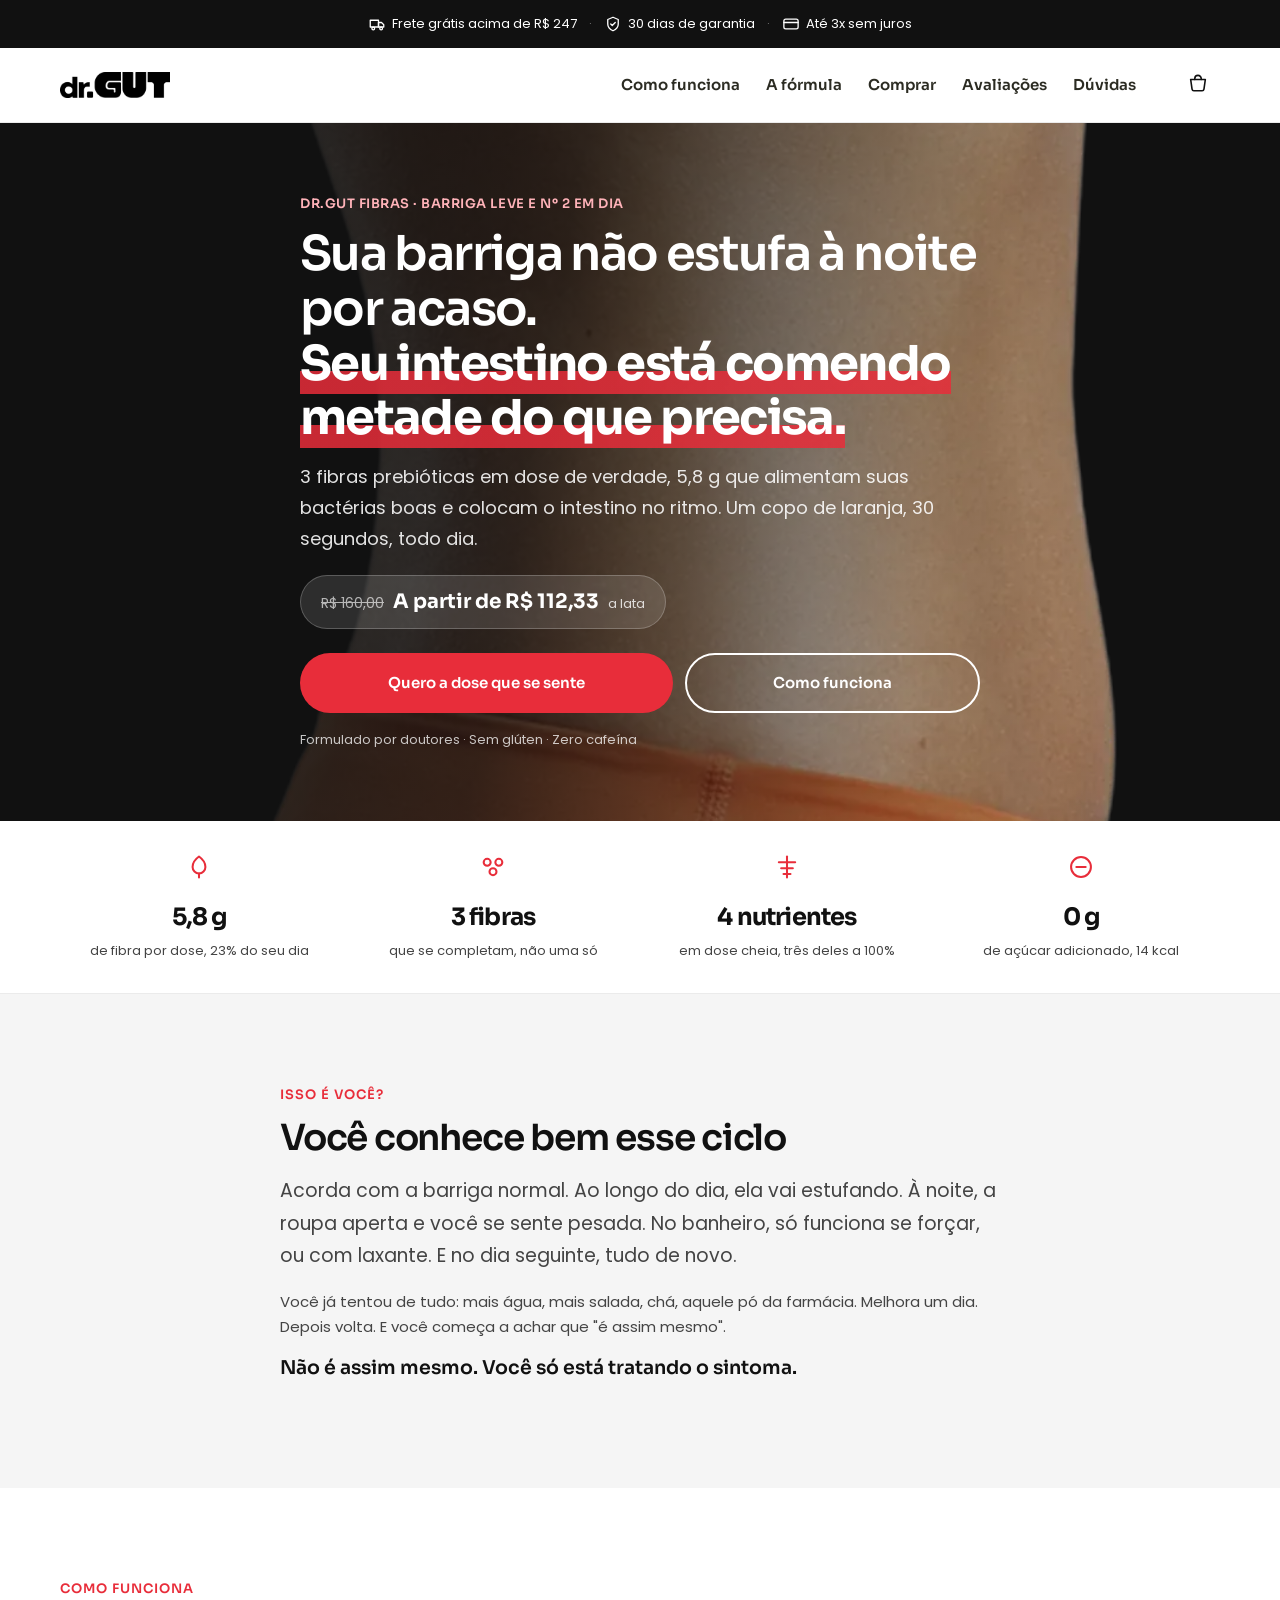
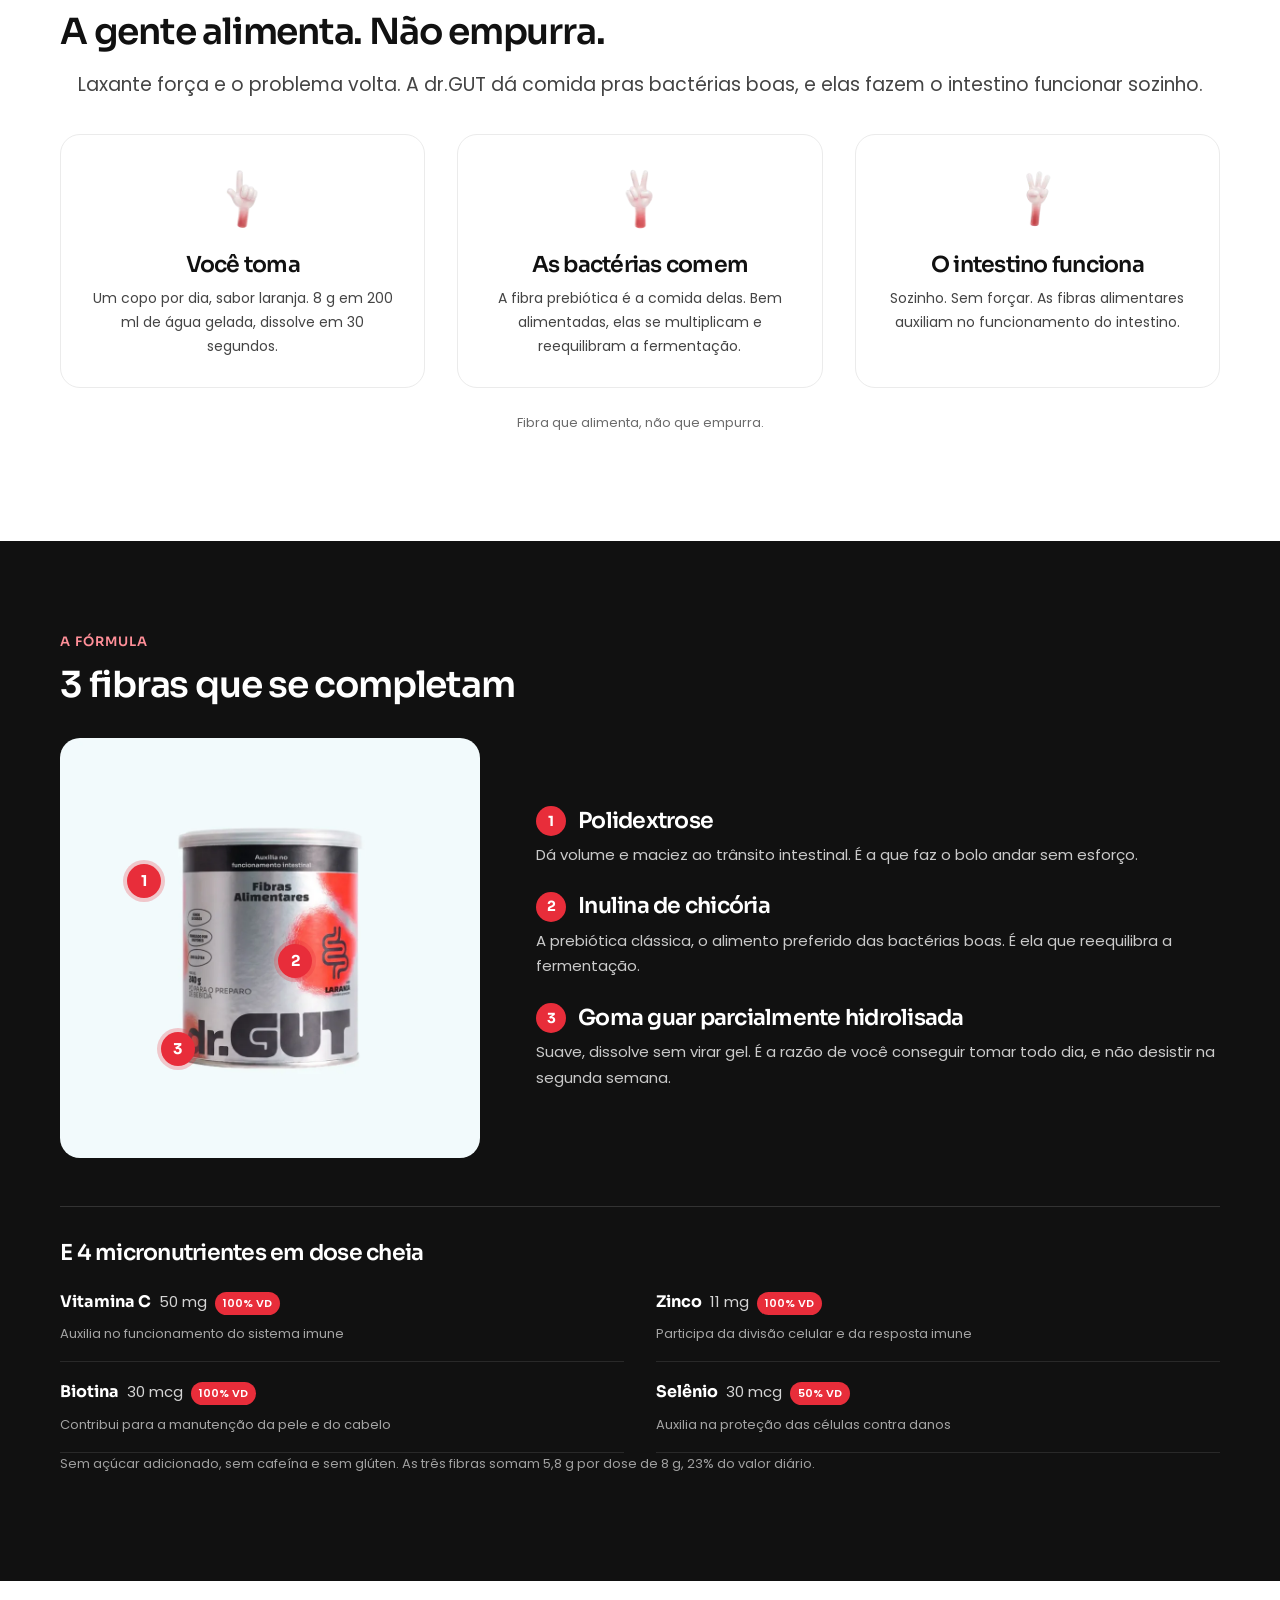
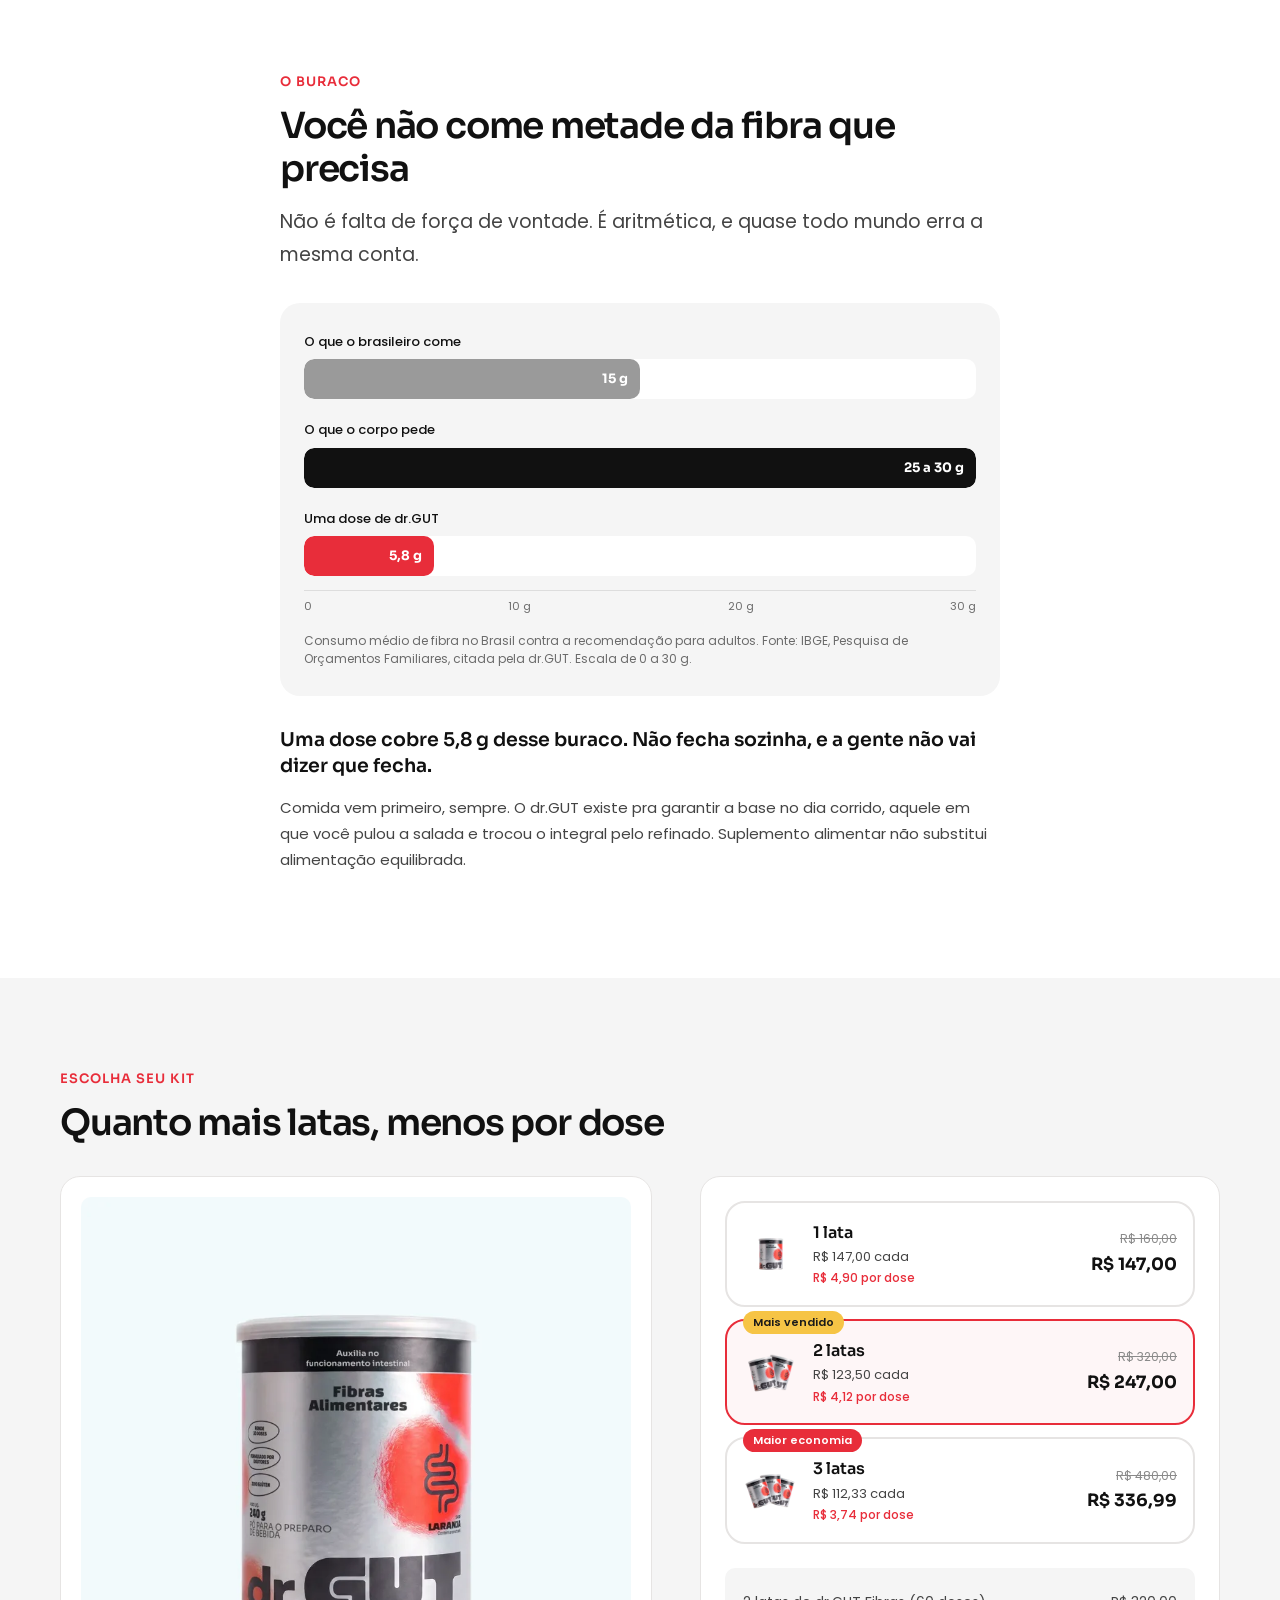
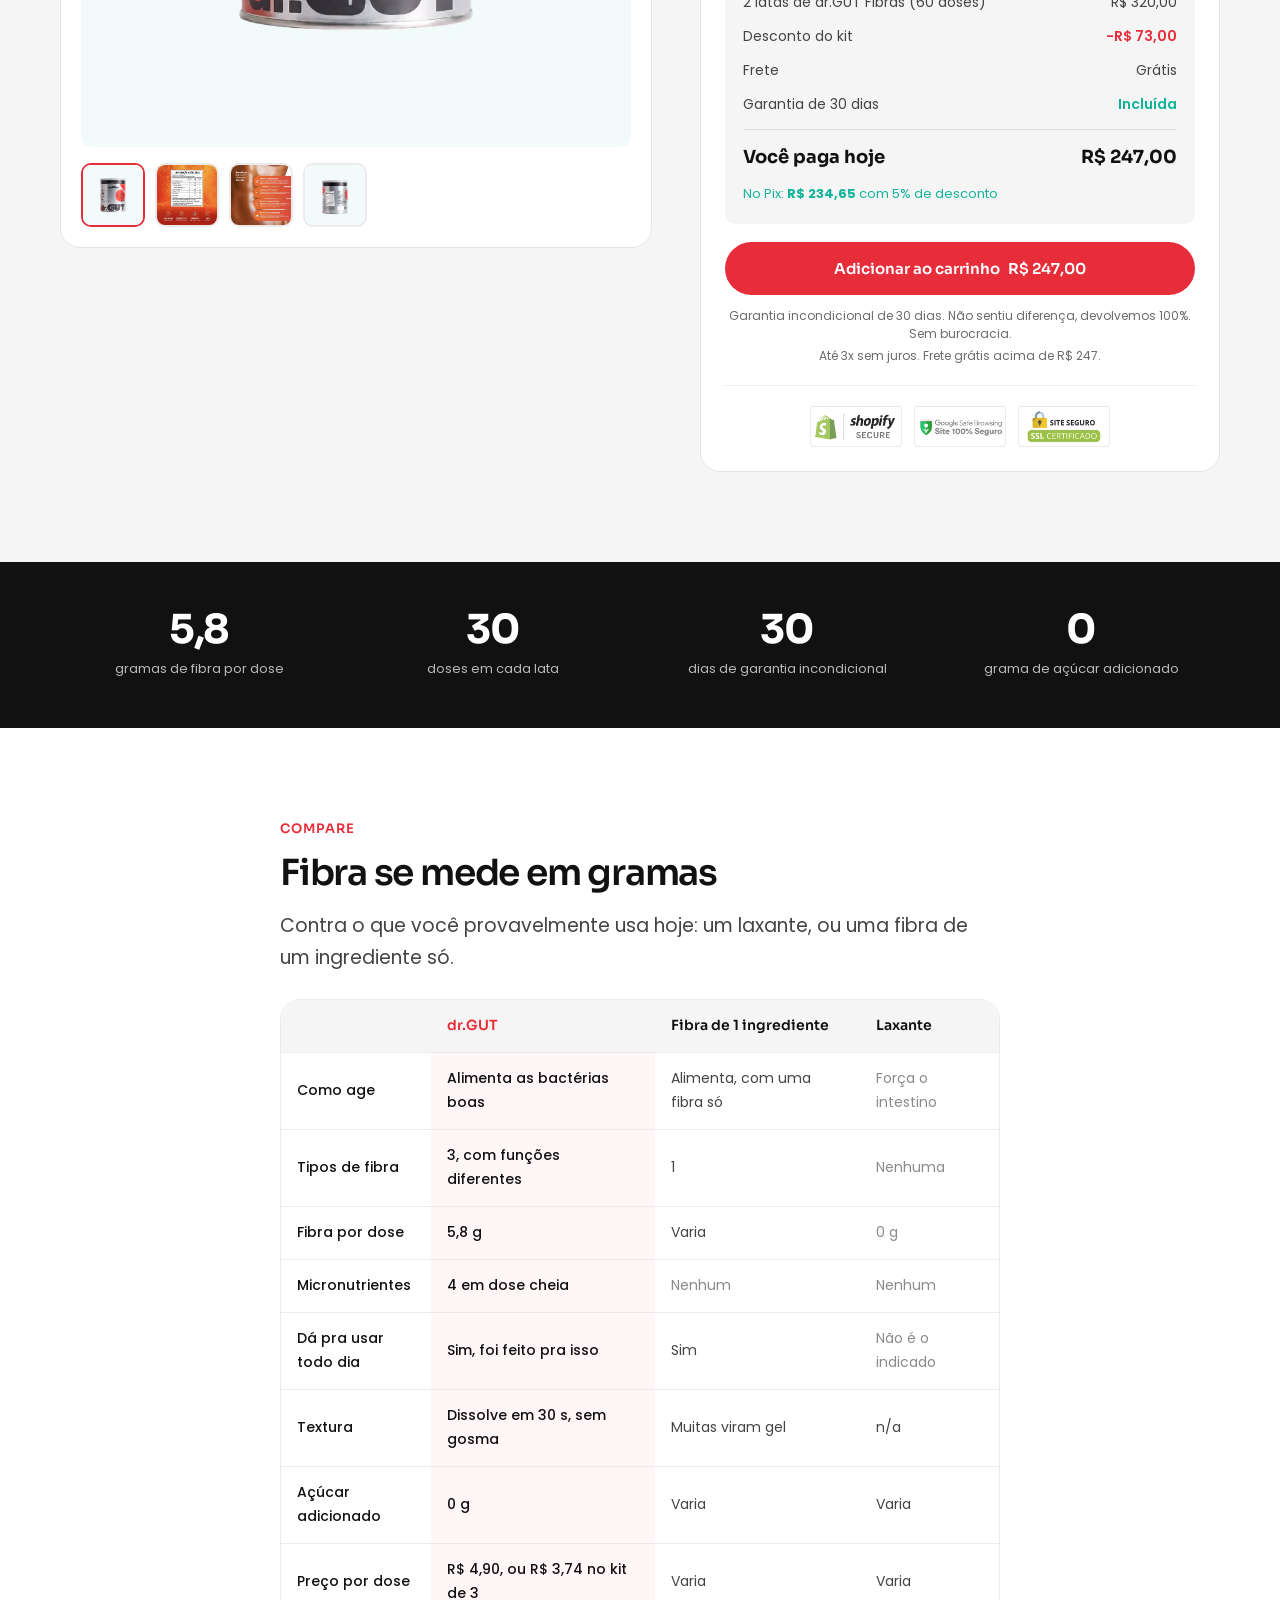
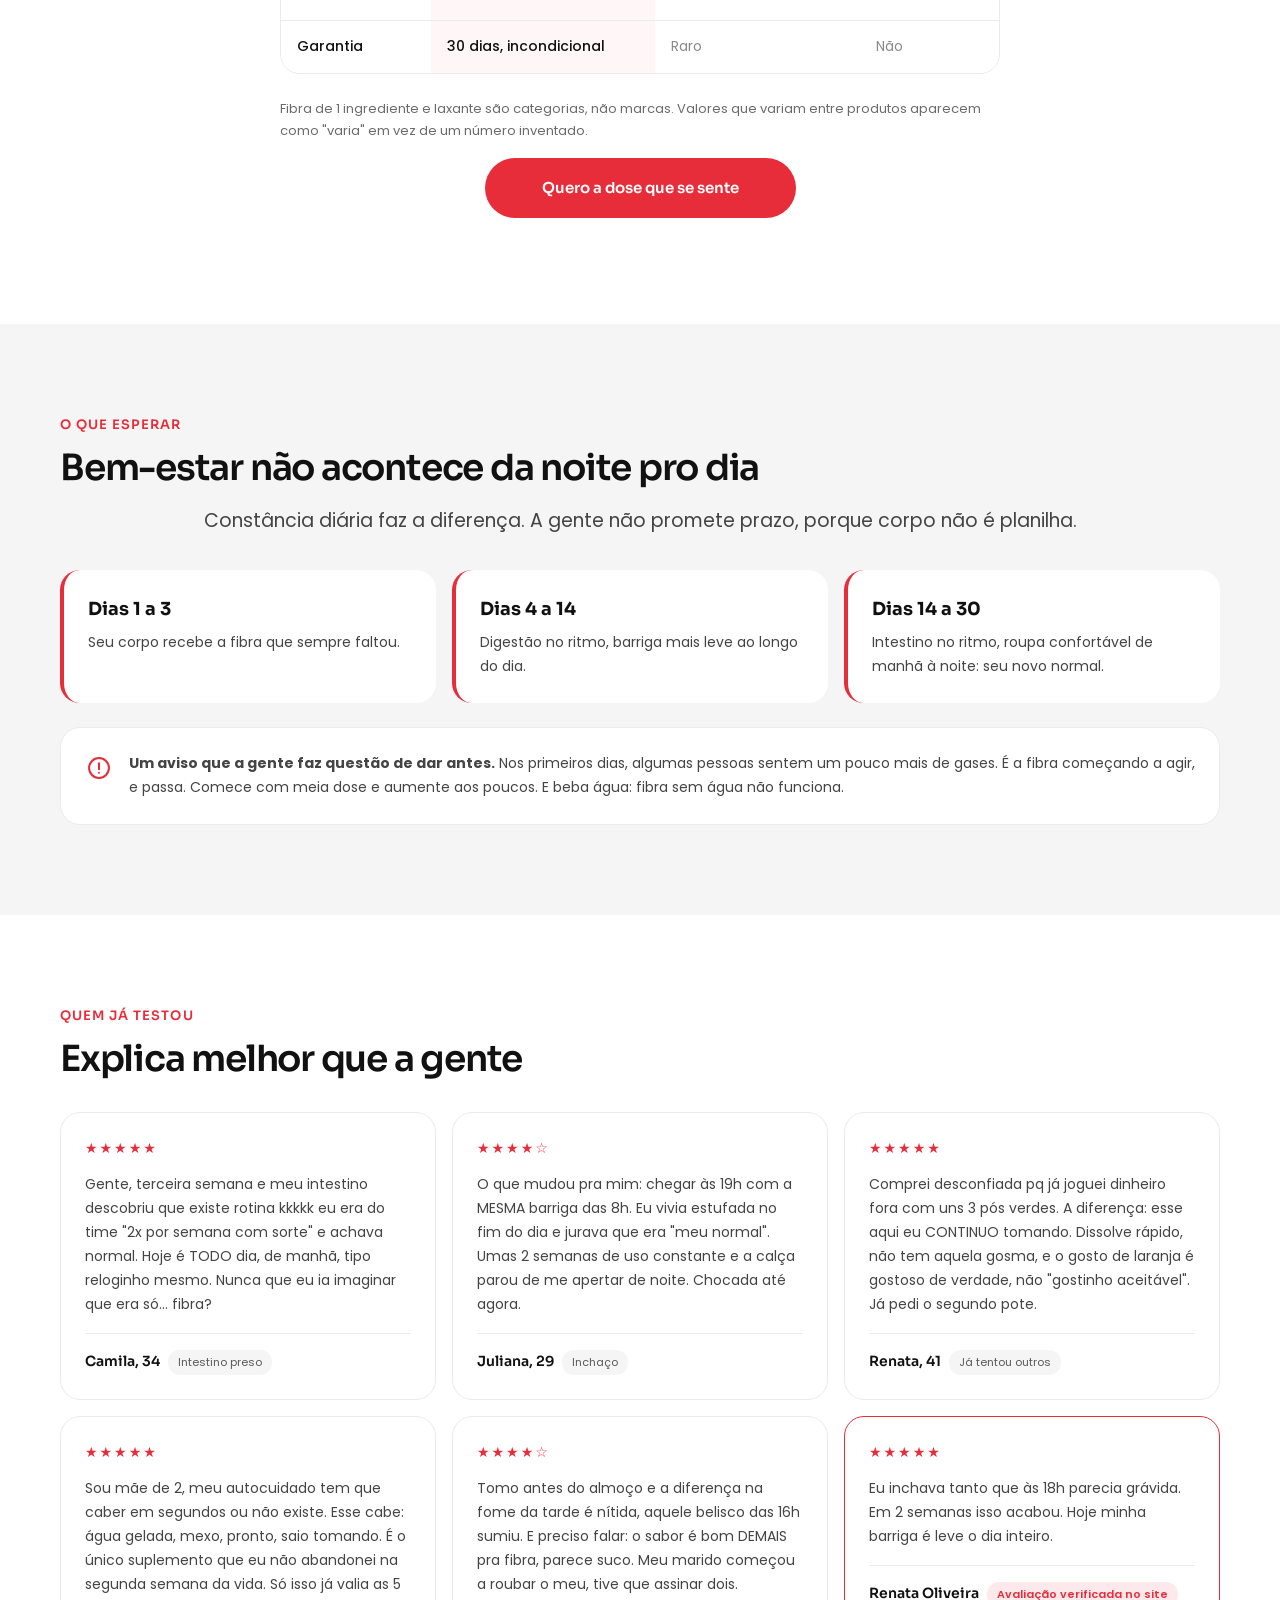
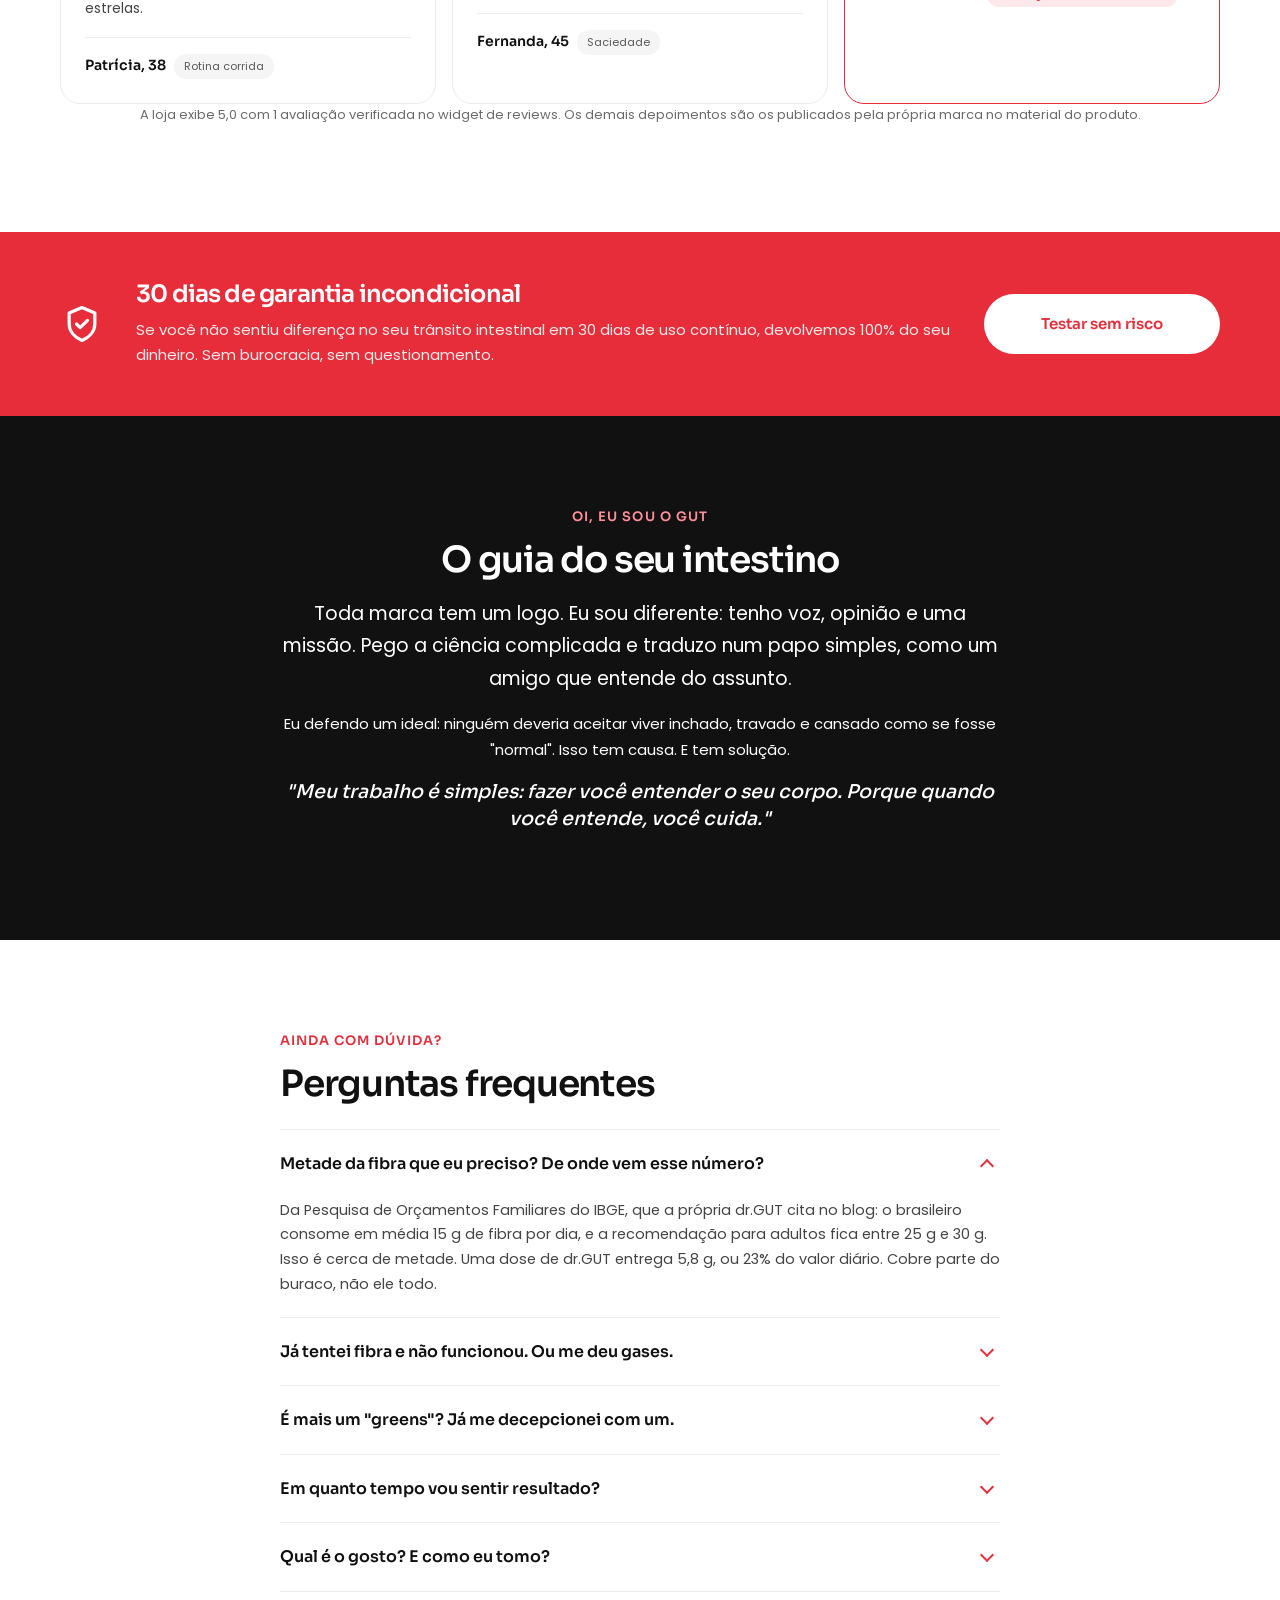
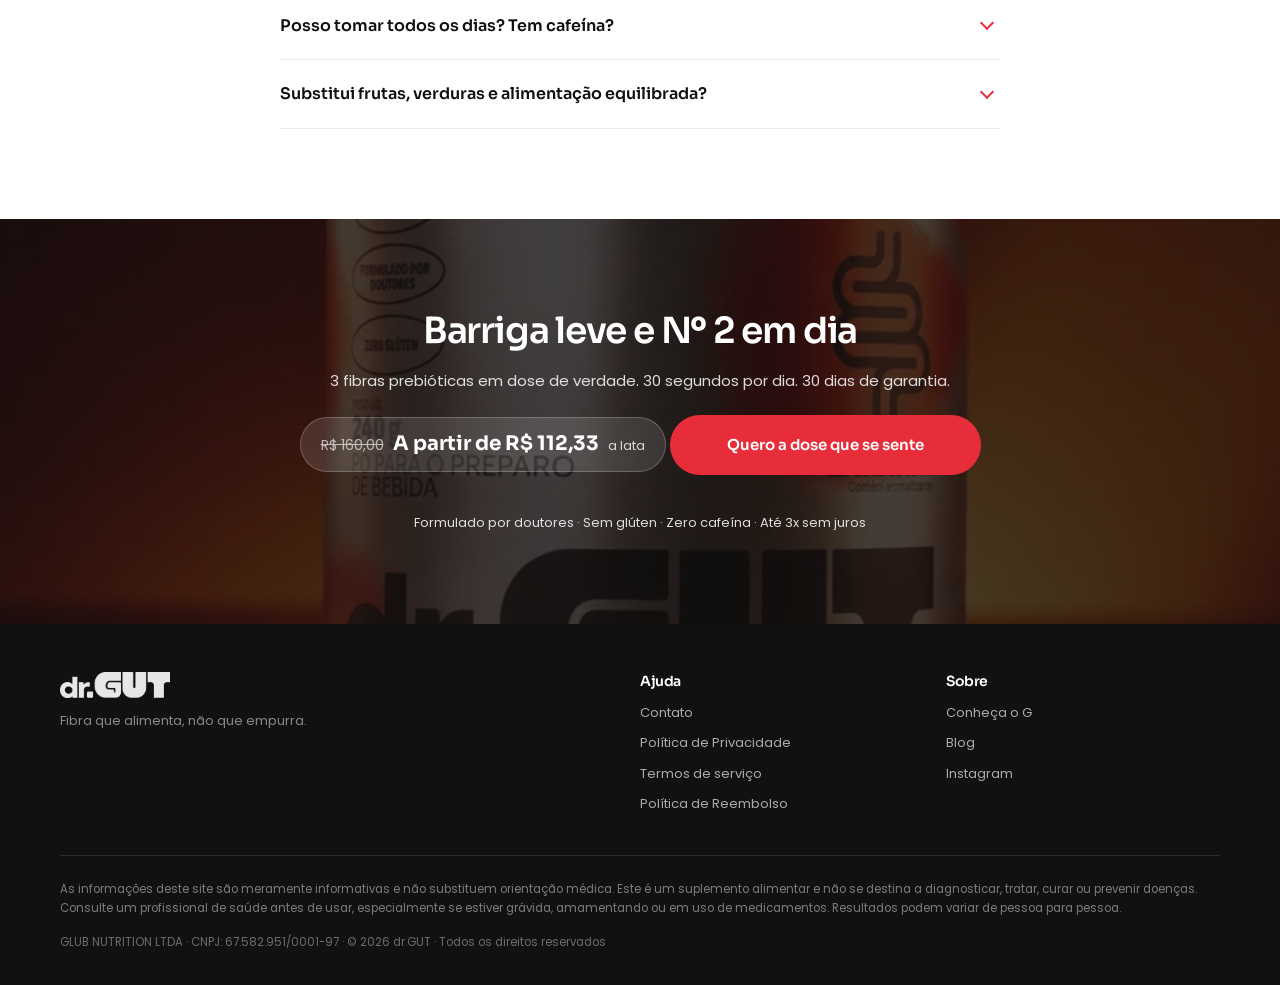
==== index.html @ 93374ade "Liga o carrinho ao checkout Yampi com os kits por quantidade A loja tem um produto com uma variante;" ====
<!doctype html>
<html lang="pt-BR">
<head>
<meta charset="utf-8">
<meta name="viewport" content="width=device-width, initial-scale=1">
<!-- noindex fica ligado até o cliente liberar tráfego (Parte C, regra 15) -->
<meta name="robots" content="noindex, nofollow">
<title>dr.GUT Fibras | Barriga leve e Nº 2 em dia</title>
<meta name="description" content="3 fibras prebióticas em dose de verdade, 5,8 g por dose. Alimenta as bactérias boas em vez de forçar o intestino. Garantia de 30 dias.">
<link rel="preconnect" href="https://fonts.googleapis.com">
<link rel="preconnect" href="https://fonts.gstatic.com" crossorigin>
<link rel="stylesheet" href="https://fonts.googleapis.com/css2?family=Poppins:wght@400;500;600&family=Sora:wght@500;600;700&display=swap">
<link rel="stylesheet" href="assets/styles.css?v=20261027">
<link rel="preload" as="image" href="assets/img/torso.webp" fetchpriority="high">
</head>
<body>

<a class="skip" href="#main">Pular para o conteúdo</a>

<!-- ============ BARRA PROMO ============ -->
<div class="promo" role="region" aria-label="Avisos da loja">
  <div class="wrap promo__in">
    <span><svg class="ic" aria-hidden="true" viewBox="0 0 24 24"><path d="M3 7h11v9H3z"/><path d="M14 10h4l3 3v3h-7z"/><circle cx="7" cy="18" r="1.8"/><circle cx="17.5" cy="18" r="1.8"/></svg> Frete grátis acima de R$ 247</span>
    <span class="promo__sep" aria-hidden="true">·</span>
    <span><svg class="ic" aria-hidden="true" viewBox="0 0 24 24"><path d="M12 3l7 3v6c0 4-3 7.3-7 9-4-1.7-7-5-7-9V6z"/><path d="M9 12l2 2 4-4"/></svg> 30 dias de garantia</span>
    <span class="promo__sep" aria-hidden="true">·</span>
    <span><svg class="ic" aria-hidden="true" viewBox="0 0 24 24"><rect x="2.5" y="5.5" width="19" height="13" rx="2.5"/><path d="M2.5 10h19"/></svg> Até 3x sem juros</span>
  </div>
</div>

<!-- ============ HEADER ============ -->
<header class="hdr" id="hdr">
  <div class="wrap hdr__in">
    <a class="hdr__logo" href="#top" aria-label="dr.GUT, início">
      <img src="assets/img/logo.png" alt="dr.GUT" width="600" height="141" decoding="async">
    </a>
    <nav class="hdr__nav" aria-label="Seções da página">
      <a href="#como-funciona">Como funciona</a>
      <a href="#formula">A fórmula</a>
      <a href="#comprar">Comprar</a>
      <a href="#avaliacoes">Avaliações</a>
      <a href="#faq">Dúvidas</a>
    </nav>
    <button class="hdr__cart" type="button" data-cart-open aria-label="Abrir carrinho">
      <svg class="ic" aria-hidden="true" viewBox="0 0 24 24"><path d="M4 6h16l-1.5 10.5a2 2 0 0 1-2 1.7H7.5a2 2 0 0 1-2-1.7z"/><path d="M8.5 6V5a3.5 3.5 0 0 1 7 0v1"/></svg>
      <span class="hdr__count" data-cart-count hidden>0</span>
    </button>
  </div>
</header>

<main id="main">
<span id="top"></span>

<!-- ============ HERO ============ -->
<section class="hero">
  <img class="hero__bg" src="assets/img/torso.webp" alt="" width="1080" height="1350" fetchpriority="high" decoding="async">
  <div class="hero__scrim" aria-hidden="true"></div>
  <div class="wrap hero__in">
    <p class="hero__eyebrow">dr.GUT Fibras · Barriga leve e Nº 2 em dia</p>
    <h1 class="hero__h1">
      Sua barriga não estufa à noite por acaso.
      <br class="brk"><strong>Seu intestino está comendo metade do que precisa.</strong>
    </h1>
    <p class="hero__lede">3 fibras prebióticas em dose de verdade, 5,8 g que alimentam suas bactérias boas e colocam o intestino no ritmo. Um copo de laranja, 30 segundos, todo dia.</p>

    <p class="chip">
      <span class="chip__was"><span class="sr">Preço original:</span> R$ 160,00</span>
      <span class="chip__now">A partir de R$ 112,33</span>
      <span class="chip__frame">a lata</span>
    </p>

    <div class="hero__cta">
      <a class="btn btn--primary" href="#comprar">Quero a dose que se sente</a>
      <a class="btn btn--ghost" href="#como-funciona">Como funciona</a>
    </div>

    <p class="hero__trust">Formulado por doutores · Sem glúten · Zero cafeína</p>
  </div>
</section>

<!-- ============ FAIXA DE 4 FATOS ============ -->
<section class="facts" aria-label="Fatos do produto">
  <div class="wrap facts__grid">
    <div class="fact">
      <svg class="ic ic--lg" aria-hidden="true" viewBox="0 0 24 24"><path d="M12 3c3.5 2.5 5.5 5.5 5.5 9A5.5 5.5 0 0 1 12 17.5 5.5 5.5 0 0 1 6.5 12c0-3.5 2-6.5 5.5-9z"/><path d="M12 21v-3.5"/></svg>
      <p class="fact__n">5,8 g</p>
      <p class="fact__l">de fibra por dose, 23% do seu dia</p>
    </div>
    <div class="fact">
      <svg class="ic ic--lg" aria-hidden="true" viewBox="0 0 24 24"><circle cx="7" cy="8" r="3"/><circle cx="17" cy="8" r="3"/><circle cx="12" cy="16" r="3"/></svg>
      <p class="fact__n">3 fibras</p>
      <p class="fact__l">que se completam, não uma só</p>
    </div>
    <div class="fact">
      <svg class="ic ic--lg" aria-hidden="true" viewBox="0 0 24 24"><path d="M12 3v18"/><path d="M5 8h14"/><path d="M7 13h10"/><path d="M9 18h6"/></svg>
      <p class="fact__n">4 nutrientes</p>
      <p class="fact__l">em dose cheia, três deles a 100%</p>
    </div>
    <div class="fact">
      <svg class="ic ic--lg" aria-hidden="true" viewBox="0 0 24 24"><circle cx="12" cy="12" r="8.5"/><path d="M8 12h8"/></svg>
      <p class="fact__n">0 g</p>
      <p class="fact__l">de açúcar adicionado, 14 kcal</p>
    </div>
  </div>
</section>

<!-- ============ ISSO É VOCÊ ============ -->
<section class="sec sec--tint" id="isso-e-voce">
  <div class="wrap narrow">
    <p class="kicker">Isso é você?</p>
    <h2>Você conhece bem esse ciclo</h2>
    <p class="lead">Acorda com a barriga normal. Ao longo do dia, ela vai estufando. À noite, a roupa aperta e você se sente pesada. No banheiro, só funciona se forçar, ou com laxante. E no dia seguinte, tudo de novo.</p>
    <p>Você já tentou de tudo: mais água, mais salada, chá, aquele pó da farmácia. Melhora um dia. Depois volta. E você começa a achar que "é assim mesmo".</p>
    <p class="punch">Não é assim mesmo. Você só está tratando o sintoma.</p>
  </div>
</section>

<!-- ============ COMO FUNCIONA ============ -->
<section class="sec" id="como-funciona">
  <div class="wrap">
    <p class="kicker">Como funciona</p>
    <h2>A gente alimenta. Não empurra.</h2>
    <p class="lead center">Laxante força e o problema volta. A dr.GUT dá comida pras bactérias boas, e elas fazem o intestino funcionar sozinho.</p>
    <ol class="steps">
      <li class="step">
        <img src="assets/img/step1.webp" alt="" width="160" height="160" loading="lazy" decoding="async">
        <h3>Você toma</h3>
        <p>Um copo por dia, sabor laranja. 8 g em 200 ml de água gelada, dissolve em 30 segundos.</p>
      </li>
      <li class="step">
        <img src="assets/img/step2.webp" alt="" width="160" height="160" loading="lazy" decoding="async">
        <h3>As bactérias comem</h3>
        <p>A fibra prebiótica é a comida delas. Bem alimentadas, elas se multiplicam e reequilibram a fermentação.</p>
      </li>
      <li class="step">
        <img src="assets/img/step3.webp" alt="" width="160" height="160" loading="lazy" decoding="async">
        <h3>O intestino funciona</h3>
        <p>Sozinho. Sem forçar. As fibras alimentares auxiliam no funcionamento do intestino.</p>
      </li>
    </ol>
    <p class="note center">Fibra que alimenta, não que empurra.</p>
  </div>
</section>

<!-- ============ FAIXA ASSINATURA: A FÓRMULA ============ -->
<section class="sec sec--dark" id="formula">
  <div class="wrap">
    <p class="kicker kicker--on-dark">A fórmula</p>
    <h2 class="on-dark">3 fibras que se completam</h2>
    <div class="sig">
      <figure class="sig__fig">
        <img src="assets/img/pack.webp" alt="Lata de dr.GUT Fibras Alimentares, 240 g, sabor laranja" width="900" height="900" loading="lazy" decoding="async">
        <span class="hot hot--1" aria-hidden="true">1</span>
        <span class="hot hot--2" aria-hidden="true">2</span>
        <span class="hot hot--3" aria-hidden="true">3</span>
      </figure>
      <ol class="sig__list">
        <li>
          <h3><span class="sig__n">1</span> Polidextrose</h3>
          <p>Dá volume e maciez ao trânsito intestinal. É a que faz o bolo andar sem esforço.</p>
        </li>
        <li>
          <h3><span class="sig__n">2</span> Inulina de chicória</h3>
          <p>A prebiótica clássica, o alimento preferido das bactérias boas. É ela que reequilibra a fermentação.</p>
        </li>
        <li>
          <h3><span class="sig__n">3</span> Goma guar parcialmente hidrolisada</h3>
          <p>Suave, dissolve sem virar gel. É a razão de você conseguir tomar todo dia, e não desistir na segunda semana.</p>
        </li>
      </ol>
    </div>
    <div class="micros">
      <h3 class="micros__h">E 4 micronutrientes em dose cheia</h3>
      <ul class="micros__list">
        <li><strong>Vitamina C</strong> 50 mg <span>100% VD</span><em>Auxilia no funcionamento do sistema imune</em></li>
        <li><strong>Zinco</strong> 11 mg <span>100% VD</span><em>Participa da divisão celular e da resposta imune</em></li>
        <li><strong>Biotina</strong> 30 mcg <span>100% VD</span><em>Contribui para a manutenção da pele e do cabelo</em></li>
        <li><strong>Selênio</strong> 30 mcg <span>50% VD</span><em>Auxilia na proteção das células contra danos</em></li>
      </ul>
      <p class="note note--on-dark">Sem açúcar adicionado, sem cafeína e sem glúten. As três fibras somam 5,8 g por dose de 8 g, 23% do valor diário.</p>
    </div>
  </div>
</section>

<!-- ============ O GRÁFICO ============ -->
<section class="sec" id="grafico">
  <div class="wrap narrow">
    <p class="kicker">O buraco</p>
    <h2>Você não come metade da fibra que precisa</h2>
    <p class="lead">Não é falta de força de vontade. É aritmética, e quase todo mundo erra a mesma conta.</p>

    <figure class="chart">
      <div class="chart__row">
        <p class="chart__lab">O que o brasileiro come</p>
        <div class="chart__track"><div class="chart__bar chart__bar--low" style="width:50%"><span>15 g</span></div></div>
      </div>
      <div class="chart__row">
        <p class="chart__lab">O que o corpo pede</p>
        <div class="chart__track"><div class="chart__bar chart__bar--goal" style="width:100%"><span>25 a 30 g</span></div></div>
      </div>
      <div class="chart__row">
        <p class="chart__lab">Uma dose de dr.GUT</p>
        <div class="chart__track"><div class="chart__bar chart__bar--us" style="width:19.3%"><span>5,8 g</span></div></div>
      </div>
      <div class="chart__axis" aria-hidden="true"><span>0</span><span>10 g</span><span>20 g</span><span>30 g</span></div>
      <figcaption>Consumo médio de fibra no Brasil contra a recomendação para adultos. Fonte: IBGE, Pesquisa de Orçamentos Familiares, citada pela dr.GUT. Escala de 0 a 30 g.</figcaption>
    </figure>

    <p class="punch">Uma dose cobre 5,8 g desse buraco. Não fecha sozinha, e a gente não vai dizer que fecha.</p>
    <p>Comida vem primeiro, sempre. O dr.GUT existe pra garantir a base no dia corrido, aquele em que você pulou a salada e trocou o integral pelo refinado. Suplemento alimentar não substitui alimentação equilibrada.</p>
  </div>
</section>

<!-- ============ BUY BLOCK ============ -->
<section class="sec sec--tint" id="comprar">
  <div class="wrap">
    <p class="kicker">Escolha seu kit</p>
    <h2>Quanto mais latas, menos por dose</h2>

    <div class="buy">
      <div class="buy__gal">
        <img id="galMain" src="assets/img/pack.webp" alt="Lata de dr.GUT Fibras Alimentares, 240 g" width="900" height="900" loading="lazy" decoding="async">
        <div class="buy__thumbs" role="group" aria-label="Fotos do produto">
          <button type="button" class="thumb is-on" data-src="assets/img/pack.webp" aria-label="Ver a lata"><img src="assets/img/pack.webp" alt="" width="900" height="900" loading="lazy" decoding="async"></button>
          <button type="button" class="thumb" data-src="assets/img/nutrition.webp" aria-label="Ver a tabela nutricional"><img src="assets/img/nutrition.webp" alt="" width="900" height="900" loading="lazy" decoding="async"></button>
          <button type="button" class="thumb" data-src="assets/img/benefits.webp" aria-label="Ver os benefícios"><img src="assets/img/benefits.webp" alt="" width="900" height="900" loading="lazy" decoding="async"></button>
          <button type="button" class="thumb" data-src="assets/img/pack-label.webp" aria-label="Ver o rótulo"><img src="assets/img/pack-label.webp" alt="" width="900" height="900" loading="lazy" decoding="async"></button>
        </div>
      </div>

      <div class="buy__panel">
        <!-- Um produto, uma variante: os kits são a mesma lata em quantidade 1, 2 ou 3.
             Preços e descontos por quantidade conferidos no checkout Yampi (ver assets/app.js). -->
        <div class="plans" role="radiogroup" aria-label="Escolha a quantidade" id="plans">
          <div class="plan" role="radio" aria-checked="false" tabindex="-1"
               data-qty="1"                data-total="147.00" data-compare="160.00" data-save="13.00" data-perdose="4.90" data-ship="0">
            <img src="assets/img/kit1.webp" alt="" width="320" height="320" loading="lazy" decoding="async">
            <div class="plan__txt">
              <p class="plan__name">1 lata</p>
              <p class="plan__unit">R$ 147,00 cada</p>
              <p class="plan__dose">R$ 4,90 por dose</p>
            </div>
            <div class="plan__price"><span class="plan__was"><span class="sr">Preço original:</span> R$ 160,00</span><span class="plan__now">R$ 147,00</span></div>
          </div>

          <div class="plan" role="radio" aria-checked="true" tabindex="0"
               data-qty="2"                data-total="247.00" data-compare="320.00" data-save="73.00" data-perdose="4.12" data-ship="0">
            <span class="plan__tag">Mais vendido</span>
            <img src="assets/img/kit2.webp" alt="" width="320" height="320" loading="lazy" decoding="async">
            <div class="plan__txt">
              <p class="plan__name">2 latas</p>
              <p class="plan__unit">R$ 123,50 cada</p>
              <p class="plan__dose">R$ 4,12 por dose</p>
            </div>
            <div class="plan__price"><span class="plan__was"><span class="sr">Preço original:</span> R$ 320,00</span><span class="plan__now">R$ 247,00</span></div>
          </div>

          <div class="plan" role="radio" aria-checked="false" tabindex="-1"
               data-qty="3"                data-total="336.99" data-compare="480.00" data-save="143.01" data-perdose="3.74" data-ship="1">
            <span class="plan__tag plan__tag--alt">Maior economia</span>
            <img src="assets/img/kit3.webp" alt="" width="320" height="320" loading="lazy" decoding="async">
            <div class="plan__txt">
              <p class="plan__name">3 latas</p>
              <p class="plan__unit">R$ 112,33 cada</p>
              <p class="plan__dose">R$ 3,74 por dose</p>
            </div>
            <div class="plan__price"><span class="plan__was"><span class="sr">Preço original:</span> R$ 480,00</span><span class="plan__now">R$ 336,99</span></div>
          </div>
        </div>

        <div class="receipt" aria-live="polite">
          <div class="receipt__line"><span data-r-label>2 latas de dr.GUT Fibras (60 doses)</span><span data-r-compare>R$ 320,00</span></div>
          <div class="receipt__line"><span>Desconto do kit</span><span class="neg" data-r-save>-R$ 73,00</span></div>
          <div class="receipt__line"><span>Frete</span><span data-r-ship>Calculado no checkout</span></div>
          <div class="receipt__line"><span>Garantia de 30 dias</span><span class="inc">Incluída</span></div>
          <div class="receipt__total"><span>Você paga hoje</span><span data-r-total>R$ 247,00</span></div>
          <p class="receipt__pix">No Pix: <strong data-r-pix>R$ 234,65</strong> com 5% de desconto</p>
        </div>

        <button class="btn btn--primary btn--full" type="button" data-add>
          Adicionar ao carrinho <span data-add-price>R$ 247,00</span>
        </button>
        <p class="micro">Garantia incondicional de 30 dias. Não sentiu diferença, devolvemos 100%. Sem burocracia.</p>
        <p class="micro micro--alt">Até 3x sem juros. Frete grátis acima de R$ 247.</p>

        <div class="selos">
          <img src="assets/img/selo-shopify.png" alt="Shopify Secure" width="345" height="155" loading="lazy" decoding="async">
          <img src="assets/img/selo2.png" alt="" width="345" height="155" loading="lazy" decoding="async">
          <img src="assets/img/selo3.png" alt="" width="345" height="155" loading="lazy" decoding="async">
        </div>
      </div>
    </div>
  </div>
</section>

<!-- ============ CONSTANTES ============ -->
<section class="stats" aria-label="Números do produto">
  <div class="wrap stats__grid">
    <div class="stat"><p class="stat__n" data-count="5.8" data-dec="1">5,8</p><p class="stat__l">gramas de fibra por dose</p></div>
    <div class="stat"><p class="stat__n" data-count="30">30</p><p class="stat__l">doses em cada lata</p></div>
    <div class="stat"><p class="stat__n" data-count="30">30</p><p class="stat__l">dias de garantia incondicional</p></div>
    <div class="stat"><p class="stat__n">0</p><p class="stat__l">grama de açúcar adicionado</p></div>
  </div>
</section>

<!-- ============ COMPARATIVO ============ -->
<section class="sec" id="compare">
  <div class="wrap narrow">
    <p class="kicker">Compare</p>
    <h2>Fibra se mede em gramas</h2>
    <p class="lead">Contra o que você provavelmente usa hoje: um laxante, ou uma fibra de um ingrediente só.</p>
    <div class="tbl-scroll">
      <table class="tbl">
        <caption class="sr">Comparativo entre dr.GUT, fibra de ingrediente único e laxante</caption>
        <thead>
          <tr><th scope="col">&nbsp;</th><th scope="col">dr.GUT</th><th scope="col">Fibra de 1 ingrediente</th><th scope="col">Laxante</th></tr>
        </thead>
        <tbody>
          <tr><th scope="row">Como age</th><td class="yes">Alimenta as bactérias boas</td><td>Alimenta, com uma fibra só</td><td class="no">Força o intestino</td></tr>
          <tr><th scope="row">Tipos de fibra</th><td class="yes">3, com funções diferentes</td><td>1</td><td class="no">Nenhuma</td></tr>
          <tr><th scope="row">Fibra por dose</th><td class="yes">5,8 g</td><td>Varia</td><td class="no">0 g</td></tr>
          <tr><th scope="row">Micronutrientes</th><td class="yes">4 em dose cheia</td><td class="no">Nenhum</td><td class="no">Nenhum</td></tr>
          <tr><th scope="row">Dá pra usar todo dia</th><td class="yes">Sim, foi feito pra isso</td><td>Sim</td><td class="no">Não é o indicado</td></tr>
          <tr><th scope="row">Textura</th><td class="yes">Dissolve em 30 s, sem gosma</td><td>Muitas viram gel</td><td>n/a</td></tr>
          <tr><th scope="row">Açúcar adicionado</th><td class="yes">0 g</td><td>Varia</td><td>Varia</td></tr>
          <tr><th scope="row">Preço por dose</th><td class="yes">R$ 4,90, ou R$ 3,74 no kit de 3</td><td>Varia</td><td>Varia</td></tr>
          <tr><th scope="row">Garantia</th><td class="yes">30 dias, incondicional</td><td class="no">Raro</td><td class="no">Não</td></tr>
        </tbody>
      </table>
    </div>
    <p class="note">Fibra de 1 ingrediente e laxante são categorias, não marcas. Valores que variam entre produtos aparecem como "varia" em vez de um número inventado.</p>
    <p class="center"><a class="btn btn--primary" href="#comprar">Quero a dose que se sente</a></p>
  </div>
</section>

<!-- ============ SEMANA A SEMANA ============ -->
<section class="sec sec--tint" id="esperar">
  <div class="wrap">
    <p class="kicker">O que esperar</p>
    <h2>Bem-estar não acontece da noite pro dia</h2>
    <p class="lead center">Constância diária faz a diferença. A gente não promete prazo, porque corpo não é planilha.</p>
    <ol class="tl">
      <li><p class="tl__k">Dias 1 a 3</p><p>Seu corpo recebe a fibra que sempre faltou.</p></li>
      <li><p class="tl__k">Dias 4 a 14</p><p>Digestão no ritmo, barriga mais leve ao longo do dia.</p></li>
      <li><p class="tl__k">Dias 14 a 30</p><p>Intestino no ritmo, roupa confortável de manhã à noite: seu novo normal.</p></li>
    </ol>
    <div class="warn">
      <svg class="ic ic--lg" aria-hidden="true" viewBox="0 0 24 24"><circle cx="12" cy="12" r="8.5"/><path d="M12 8v5"/><path d="M12 16h.01"/></svg>
      <p><strong>Um aviso que a gente faz questão de dar antes.</strong> Nos primeiros dias, algumas pessoas sentem um pouco mais de gases. É a fibra começando a agir, e passa. Comece com meia dose e aumente aos poucos. E beba água: fibra sem água não funciona.</p>
    </div>
  </div>
</section>

<!-- ============ AVALIAÇÕES ============ -->
<section class="sec" id="avaliacoes">
  <div class="wrap">
    <p class="kicker">Quem já testou</p>
    <h2>Explica melhor que a gente</h2>
    <div class="revs">
      <blockquote class="rev">
        <p class="rev__stars" aria-label="5 de 5 estrelas"><span aria-hidden="true">★★★★★</span></p>
        <p>Gente, terceira semana e meu intestino descobriu que existe rotina kkkkk eu era do time "2x por semana com sorte" e achava normal. Hoje é TODO dia, de manhã, tipo reloginho mesmo. Nunca que eu ia imaginar que era só... fibra?</p>
        <footer><cite>Camila, 34</cite> <span class="rev__tag">Intestino preso</span></footer>
      </blockquote>
      <blockquote class="rev">
        <p class="rev__stars" aria-label="4 de 5 estrelas"><span aria-hidden="true">★★★★☆</span></p>
        <p>O que mudou pra mim: chegar às 19h com a MESMA barriga das 8h. Eu vivia estufada no fim do dia e jurava que era "meu normal". Umas 2 semanas de uso constante e a calça parou de me apertar de noite. Chocada até agora.</p>
        <footer><cite>Juliana, 29</cite> <span class="rev__tag">Inchaço</span></footer>
      </blockquote>
      <blockquote class="rev">
        <p class="rev__stars" aria-label="5 de 5 estrelas"><span aria-hidden="true">★★★★★</span></p>
        <p>Comprei desconfiada pq já joguei dinheiro fora com uns 3 pós verdes. A diferença: esse aqui eu CONTINUO tomando. Dissolve rápido, não tem aquela gosma, e o gosto de laranja é gostoso de verdade, não "gostinho aceitável". Já pedi o segundo pote.</p>
        <footer><cite>Renata, 41</cite> <span class="rev__tag">Já tentou outros</span></footer>
      </blockquote>
      <blockquote class="rev">
        <p class="rev__stars" aria-label="5 de 5 estrelas"><span aria-hidden="true">★★★★★</span></p>
        <p>Sou mãe de 2, meu autocuidado tem que caber em segundos ou não existe. Esse cabe: água gelada, mexo, pronto, saio tomando. É o único suplemento que eu não abandonei na segunda semana da vida. Só isso já valia as 5 estrelas.</p>
        <footer><cite>Patrícia, 38</cite> <span class="rev__tag">Rotina corrida</span></footer>
      </blockquote>
      <blockquote class="rev">
        <p class="rev__stars" aria-label="4 de 5 estrelas"><span aria-hidden="true">★★★★☆</span></p>
        <p>Tomo antes do almoço e a diferença na fome da tarde é nítida, aquele belisco das 16h sumiu. E preciso falar: o sabor é bom DEMAIS pra fibra, parece suco. Meu marido começou a roubar o meu, tive que assinar dois.</p>
        <footer><cite>Fernanda, 45</cite> <span class="rev__tag">Saciedade</span></footer>
      </blockquote>
      <blockquote class="rev rev--verified">
        <p class="rev__stars" aria-label="5 de 5 estrelas"><span aria-hidden="true">★★★★★</span></p>
        <p>Eu inchava tanto que às 18h parecia grávida. Em 2 semanas isso acabou. Hoje minha barriga é leve o dia inteiro.</p>
        <footer><cite>Renata Oliveira</cite> <span class="rev__tag rev__tag--v">Avaliação verificada no site</span></footer>
      </blockquote>
    </div>
    <p class="note center">A loja exibe 5,0 com 1 avaliação verificada no widget de reviews. Os demais depoimentos são os publicados pela própria marca no material do produto.</p>
  </div>
</section>

<!-- ============ GARANTIA ============ -->
<section class="guar">
  <div class="wrap guar__in">
    <svg class="ic ic--xl" aria-hidden="true" viewBox="0 0 24 24"><path d="M12 3l7 3v6c0 4-3 7.3-7 9-4-1.7-7-5-7-9V6z"/><path d="M9 12l2 2 4-4"/></svg>
    <div>
      <h2>30 dias de garantia incondicional</h2>
      <p>Se você não sentiu diferença no seu trânsito intestinal em 30 dias de uso contínuo, devolvemos 100% do seu dinheiro. Sem burocracia, sem questionamento.</p>
    </div>
    <a class="btn btn--primary" href="#comprar">Testar sem risco</a>
  </div>
</section>

<!-- ============ O GUT ============ -->
<section class="sec sec--dark" id="gut">
  <div class="wrap narrow center">
    <p class="kicker kicker--on-dark">Oi, eu sou o GUT</p>
    <h2 class="on-dark">O guia do seu intestino</h2>
    <p class="lead on-dark">Toda marca tem um logo. Eu sou diferente: tenho voz, opinião e uma missão. Pego a ciência complicada e traduzo num papo simples, como um amigo que entende do assunto.</p>
    <p class="on-dark">Eu defendo um ideal: ninguém deveria aceitar viver inchado, travado e cansado como se fosse "normal". Isso tem causa. E tem solução.</p>
    <p class="quote on-dark">"Meu trabalho é simples: fazer você entender o seu corpo. Porque quando você entende, você cuida."</p>
  </div>
</section>

<!-- ============ FAQ ============ -->
<section class="sec" id="faq">
  <div class="wrap narrow">
    <p class="kicker">Ainda com dúvida?</p>
    <h2>Perguntas frequentes</h2>
    <div class="faq">
      <details open>
        <summary>Metade da fibra que eu preciso? De onde vem esse número?</summary>
        <div class="faq__a"><p>Da Pesquisa de Orçamentos Familiares do IBGE, que a própria dr.GUT cita no blog: o brasileiro consome em média 15 g de fibra por dia, e a recomendação para adultos fica entre 25 g e 30 g. Isso é cerca de metade. Uma dose de dr.GUT entrega 5,8 g, ou 23% do valor diário. Cobre parte do buraco, não ele todo.</p></div>
      </details>
      <details>
        <summary>Já tentei fibra e não funcionou. Ou me deu gases.</summary>
        <div class="faq__a"><p>As duas coisas acontecem, e a gente prefere avisar antes. Nos primeiros dias a fibra pode dar um pouco mais de gases: é sinal de que as bactérias boas voltaram a comer. Comece com meia dose, aumente aos poucos e beba água ao longo do dia. Sobre não funcionar: muita fibra do mercado vira gel e a pessoa desiste na segunda semana. A goma guar parcialmente hidrolisada foi escolhida justamente por dissolver sem engrossar.</p></div>
      </details>
      <details>
        <summary>É mais um "greens"? Já me decepcionei com um.</summary>
        <div class="faq__a"><p>Não, e a diferença é número, não discurso: em vez de dezenas de ingredientes em pitadas, concentramos 3 fibras em 5,8 g reais e 4 nutrientes em dose cheia. Menos nomes no rótulo, mais gramas no que você sente.</p></div>
      </details>
      <details>
        <summary>Em quanto tempo vou sentir resultado?</summary>
        <div class="faq__a"><p>A resposta que ninguém do mercado te dá: não prometemos prazo, porque corpo não é planilha. O que sabemos é que intestino responde a constância. Por isso o pote tem 30 doses e a garantia tem 30 dias. Teste um mês inteiro no seu corpo; não sentiu o intestino no ritmo, devolvemos tudo.</p></div>
      </details>
      <details>
        <summary>Qual é o gosto? E como eu tomo?</summary>
        <div class="faq__a"><p>Sabor laranja de verdade, sem gosto de remédio. 1 scoop e meio (8 g) em 200 ml de água bem gelada, mexeu, pronto, dissolve em 30 segundos sem engrossar. Pode ser a qualquer hora. A maioria prefere de manhã; se o foco é saciedade, 20 a 30 minutos antes do almoço ou jantar.</p></div>
      </details>
      <details>
        <summary>Posso tomar todos os dias? Tem cafeína?</summary>
        <div class="faq__a"><p>Todos os dias. O produto foi desenhado pra uso diário, e cada pote rende exatamente 30 doses. Zero cafeína: pode tomar inclusive à noite.</p></div>
      </details>
      <details>
        <summary>Substitui frutas, verduras e alimentação equilibrada?</summary>
        <div class="faq__a"><p>Não. E desconfie de quem disser que sim. Comida vem primeiro, sempre. O dr.GUT cobre o buraco de quem faz a conta e não fecha no prato. Suplemento alimentar não substitui alimentação equilibrada.</p></div>
      </details>
    </div>
  </div>
</section>

<!-- ============ CTA FINAL ============ -->
<section class="final">
  <img class="final__bg" src="assets/img/product-card.webp" alt="" width="900" height="900" loading="lazy" decoding="async">
  <div class="final__scrim" aria-hidden="true"></div>
  <div class="wrap final__in">
    <h2>Barriga leve e Nº 2 em dia</h2>
    <p>3 fibras prebióticas em dose de verdade. 30 segundos por dia. 30 dias de garantia.</p>
    <p class="chip">
      <span class="chip__was"><span class="sr">Preço original:</span> R$ 160,00</span>
      <span class="chip__now">A partir de R$ 112,33</span>
      <span class="chip__frame">a lata</span>
    </p>
    <a class="btn btn--primary" href="#comprar">Quero a dose que se sente</a>
    <p class="final__trust">Formulado por doutores · Sem glúten · Zero cafeína · Até 3x sem juros</p>
  </div>
</section>

</main>

<!-- ============ RODAPÉ ============ -->
<footer class="ft">
  <div class="wrap">
    <div class="ft__grid">
      <div>
        <img src="assets/img/logo.png" alt="dr.GUT" width="600" height="141" loading="lazy" decoding="async" class="ft__logo">
        <p class="ft__note">Fibra que alimenta, não que empurra.</p>
      </div>
      <div>
        <h3>Ajuda</h3>
        <ul>
          <li><a href="https://www.drgut.com.br/pages/contact">Contato</a></li>
          <li><a href="https://www.drgut.com.br/pages/politica-de-privacidade">Política de Privacidade</a></li>
          <li><a href="https://www.drgut.com.br/pages/termos-de-servico">Termos de serviço</a></li>
          <li><a href="https://www.drgut.com.br/pages/politica-de-reembolso">Política de Reembolso</a></li>
        </ul>
      </div>
      <div>
        <h3>Sobre</h3>
        <ul>
          <li><a href="https://www.drgut.com.br/pages/conheca-o-g">Conheça o G</a></li>
          <li><a href="https://www.drgut.com.br/blogs/news">Blog</a></li>
          <li><a href="https://www.instagram.com/drgut.com.br/">Instagram</a></li>
        </ul>
      </div>
    </div>
    <p class="ft__disc">As informações deste site são meramente informativas e não substituem orientação médica. Este é um suplemento alimentar e não se destina a diagnosticar, tratar, curar ou prevenir doenças. Consulte um profissional de saúde antes de usar, especialmente se estiver grávida, amamentando ou em uso de medicamentos. Resultados podem variar de pessoa para pessoa.</p>
    <p class="ft__cnpj">GLUB NUTRITION LTDA · CNPJ: 67.582.951/0001-97 · © 2026 dr.GUT · Todos os direitos reservados</p>
  </div>
</footer>

<!-- ============ CTA FIXO MOBILE ============ -->
<div class="sticky" id="sticky" hidden>
  <div class="sticky__txt">
    <p class="sticky__name">dr.GUT Fibras</p>
    <p class="sticky__price" data-sticky-price>R$ 247,00</p>
  </div>
  <button class="btn btn--primary" type="button" data-add>Adicionar</button>
</div>

<!-- ============ CART DRAWER ============ -->
<div class="ovl" data-cart-ovl hidden></div>
<aside class="cart" id="cart" role="dialog" aria-modal="true" aria-labelledby="cartTitle" hidden>
  <div class="cart__hd">
    <h2 id="cartTitle">Seu carrinho</h2>
    <button class="cart__x" type="button" data-cart-close aria-label="Fechar carrinho">
      <svg class="ic" aria-hidden="true" viewBox="0 0 24 24"><path d="M6 6l12 12"/><path d="M18 6L6 18"/></svg>
    </button>
  </div>
  <p class="cart__ship" data-cart-ship hidden>Você ganhou frete grátis</p>
  <div class="cart__body" data-cart-lines></div>
  <p class="cart__empty" data-cart-empty>Seu carrinho está vazio.</p>
  <div class="cart__ft">
    <div class="cart__row"><span>Subtotal</span><strong data-cart-total>R$ 0,00</strong></div>
    <p class="cart__pix">No Pix: <strong data-cart-pix>R$ 0,00</strong> com 5% de desconto</p>
    <a class="btn btn--primary btn--full" href="#" data-checkout>Finalizar a compra</a>
    <p class="micro center">Compra segura · Garantia 30 dias · 3x sem juros</p>
  </div>
</aside>

<script src="assets/app.js?v=20261027" defer></script>
</body>
</html>
---- assets/styles.css ----
/* dr.GUT Fibras LP
   Tokens extraídos do CSS ao vivo de drgut.com.br (client-assets/theme-tokens.css).
   Nenhuma cor, fonte ou raio aqui foi inventado. */

:root{
  --body-font:Poppins,system-ui,-apple-system,"Segoe UI",sans-serif;
  --heading-font:Sora,system-ui,-apple-system,"Segoe UI",sans-serif;

  --primary:#e82d3a;
  --primary-hover:#fe7900;
  --text:#444;
  --heading:#111;
  --border:#ebebeb;
  --grey:#f5f5f5;
  --dark:#111;
  --pix:#12b39a;
  --badge-bg:#f6c445;
  --badge-fg:#1a1a1a;

  --btn-radius:30px;
  --card-radius:20px;
  --radius:10px;
  --shadow:5px 0 30px 0 rgba(0,0,0,.08);
  --shadow-up:0 -4px 24px rgba(0,0,0,.12);
  --page:1200px;
  --gap:50px;
  --transition:.2s cubic-bezier(.4,0,.2,1);
  --hdr-h:74px;
}
@media(min-width:768px){:root{--gap:90px}}

*,*::before,*::after{box-sizing:border-box}
html{font-size:62.5%;scroll-behavior:smooth;scroll-padding-top:calc(var(--hdr-h) + 16px)}
body{
  margin:0;font-family:var(--body-font);font-size:1.5rem;line-height:1.714;
  color:var(--text);background:#fff;-webkit-font-smoothing:antialiased;
}
img{max-width:100%;height:auto;display:block}
h1,h2,h3{font-family:var(--heading-font);color:var(--heading);letter-spacing:-.034em;font-weight:600;margin:0 0 1.6rem}
h1{font-size:3.2rem;line-height:1.14}
h2{font-size:2.8rem;line-height:1.2}
h3{font-size:1.9rem;line-height:1.3}
@media(min-width:768px){h1{font-size:4.8rem}h2{font-size:3.6rem}h3{font-size:2.2rem}}
p{margin:0 0 1.6rem}
a{color:inherit}
ul,ol{margin:0;padding:0;list-style:none}

.wrap{width:100%;max-width:var(--page);margin:0 auto;padding:0 2rem}
.narrow{max-width:760px}
.center{text-align:center}
.sr{position:absolute;width:1px;height:1px;padding:0;margin:-1px;overflow:hidden;clip:rect(0,0,0,0);white-space:nowrap;border:0}
.skip{position:absolute;left:-9999px;top:0;background:var(--primary);color:#fff;padding:1.2rem 2rem;z-index:200}
.skip:focus{left:0}
:focus-visible{outline:3px solid var(--primary);outline-offset:3px;border-radius:4px}

/* ---- ícones: uma família só, viewBox 24, stroke 1.75, pontas redondas ---- */
.ic{width:18px;height:18px;flex:none;fill:none;stroke:currentColor;stroke-width:1.75;stroke-linecap:round;stroke-linejoin:round}
.ic--lg{width:28px;height:28px}
.ic--xl{width:44px;height:44px}

/* ---- botões ---- */
.btn{
  display:inline-flex;align-items:center;justify-content:center;gap:.8rem;
  font-family:var(--heading-font);font-size:1.5rem;font-weight:600;
  min-height:52px;padding:1.4rem 3rem;border-radius:var(--btn-radius);
  border:2px solid transparent;cursor:pointer;text-decoration:none;
  transition:background var(--transition),color var(--transition),border-color var(--transition);
}
@media(min-width:768px){.btn{padding:1.5rem 5.5rem}}
.btn--primary{background:var(--primary);color:#fff}
.btn--primary:hover{background:var(--primary-hover)}
.btn--ghost{background:transparent;color:#fff;border-color:#fff}
.btn--ghost:hover{background:#fff;color:var(--heading)}
.btn--full{width:100%}

/* ---- barra promo ---- */
.promo{background:var(--dark);color:#fff;font-size:1.3rem;min-height:48px;display:flex;align-items:center}
.promo__in{display:flex;align-items:center;justify-content:center;gap:1.2rem;flex-wrap:wrap;padding-top:.8rem;padding-bottom:.8rem}
.promo__in span{display:inline-flex;align-items:center;gap:.6rem}
.promo__sep{opacity:.45}
@media(max-width:559px){.promo__in>span:nth-child(n+3){display:none}}

/* ---- header ---- */
.hdr{position:sticky;top:0;z-index:90;background:#fff;border-bottom:1px solid var(--border)}
.hdr__in{display:flex;align-items:center;gap:2rem;height:var(--hdr-h)}
.hdr__logo img{width:85px;height:auto}
@media(min-width:768px){.hdr__logo img{width:110px}}
.hdr__nav{display:none;gap:26px;margin-left:auto;font-family:var(--heading-font);font-size:1.5rem;font-weight:600}
.hdr__nav a{color:#2b2b22;text-decoration:none}
.hdr__nav a:hover{color:var(--primary)}
@media(min-width:1000px){.hdr__nav{display:flex}}
.hdr__cart{
  margin-left:auto;position:relative;width:44px;height:44px;display:grid;place-items:center;
  background:none;border:0;cursor:pointer;color:var(--heading);border-radius:50%;
}
@media(min-width:1000px){.hdr__cart{margin-left:2rem}}
.hdr__cart:hover{background:var(--grey)}
.hdr__cart .ic{width:22px;height:22px}
.hdr__count{
  position:absolute;top:2px;right:2px;min-width:18px;height:18px;padding:0 4px;
  background:var(--primary);color:#fff;border-radius:9px;font-size:1.1rem;line-height:18px;font-weight:600;
}

/* ---- hero ---- */
.hero{position:relative;min-height:560px;display:flex;align-items:center;overflow:hidden;background:var(--dark)}
.hero__bg{position:absolute;inset:0;width:100%;height:100%;object-fit:cover;object-position:62% center}
.hero__scrim{position:absolute;inset:0;background:linear-gradient(100deg,rgba(17,17,17,.93) 0%,rgba(17,17,17,.82) 42%,rgba(17,17,17,.35) 72%,rgba(17,17,17,.15) 100%)}
.hero__in{position:relative;z-index:2;padding-top:4rem;padding-bottom:4rem;max-width:720px}
.hero__eyebrow{font-family:var(--heading-font);font-size:1.3rem;font-weight:600;letter-spacing:.04em;text-transform:uppercase;color:#ffb3b9;margin-bottom:1.2rem}
.hero__h1{color:#fff;margin-bottom:1.6rem}
.hero__h1 strong{display:inline;font-weight:700;color:#fff;background:linear-gradient(transparent 62%,rgba(232,45,58,.85) 62%)}
.hero__lede{color:rgba(255,255,255,.88);font-size:1.6rem;margin-bottom:2rem}
.hero__cta{display:flex;flex-wrap:wrap;gap:1.2rem;margin-bottom:1.6rem}
.hero__cta .btn{flex:1 1 auto;min-width:200px}
.hero__trust{font-size:1.3rem;color:rgba(255,255,255,.75);margin:0}
@media(min-width:768px){.hero{min-height:660px}.hero__in{padding-top:7rem;padding-bottom:7rem}.hero__lede{font-size:1.8rem}}

/* price chip */
.chip{display:inline-flex;align-items:baseline;flex-wrap:wrap;gap:.9rem;background:rgba(255,255,255,.12);border:1px solid rgba(255,255,255,.22);border-radius:var(--btn-radius);padding:.9rem 2rem;margin-bottom:2.4rem}
.chip__was{text-decoration:line-through;opacity:.65;color:#fff;font-size:1.4rem}
.chip__now{font-family:var(--heading-font);font-weight:700;font-size:2rem;color:#fff}
.chip__frame{font-size:1.3rem;color:rgba(255,255,255,.8)}

/* ---- seções base ---- */
.sec{padding:var(--gap) 0}
.sec--tint{background:var(--grey)}
.sec--dark{background:var(--dark);color:rgba(255,255,255,.82)}
.on-dark{color:#fff}
.kicker{font-family:var(--heading-font);font-size:1.3rem;font-weight:600;letter-spacing:.08em;text-transform:uppercase;color:var(--primary);margin-bottom:1rem}
.kicker--on-dark{color:#ff8f98}
.lead{font-size:1.7rem}
@media(min-width:768px){.lead{font-size:1.9rem}}
.punch{font-family:var(--heading-font);font-size:1.9rem;font-weight:600;color:var(--heading);line-height:1.35}
.sec--dark .punch,.punch.on-dark{color:#fff}
.note{font-size:1.3rem;color:#6b6b6b}
.note--on-dark{color:rgba(255,255,255,.6)}
.quote{font-family:var(--heading-font);font-size:1.9rem;font-weight:500;font-style:italic;line-height:1.45}

/* ---- faixa de fatos ---- */
.facts{background:#fff;border-bottom:1px solid var(--border);padding:3.2rem 0}
.facts__grid{display:grid;grid-template-columns:repeat(2,1fr);gap:2.4rem 1.6rem}
@media(min-width:860px){.facts__grid{grid-template-columns:repeat(4,1fr)}}
.fact{text-align:center;color:var(--primary)}
.fact .ic{margin:0 auto .8rem}
.fact__n{font-family:var(--heading-font);font-size:2.4rem;font-weight:700;color:var(--heading);margin:0 0 .4rem;letter-spacing:-.034em}
.fact__l{font-size:1.3rem;color:var(--text);margin:0;line-height:1.45}

/* ---- passos ---- */
.steps{display:grid;gap:2.4rem;margin:3.2rem 0 2.4rem}
@media(min-width:768px){.steps{grid-template-columns:repeat(3,1fr);gap:3.2rem}}
.step{background:#fff;border:1px solid var(--border);border-radius:var(--card-radius);padding:2.8rem 2.4rem;text-align:center}
.step img{width:72px;height:72px;margin:0 auto 1.6rem}
.step h3{margin-bottom:.8rem}
.step p{margin:0;font-size:1.4rem}

/* ---- faixa assinatura ---- */
.sig{display:grid;gap:3.2rem;align-items:center;margin-top:3.2rem}
@media(min-width:900px){.sig{grid-template-columns:minmax(0,420px) 1fr;gap:5.6rem}}
.sig__fig{position:relative;margin:0;background:#fff;border-radius:var(--card-radius);overflow:hidden}
.sig__fig img{width:100%;height:auto}
.hot{
  position:absolute;width:34px;height:34px;border-radius:50%;background:var(--primary);color:#fff;
  font-family:var(--heading-font);font-weight:700;font-size:1.5rem;display:grid;place-items:center;
  box-shadow:0 0 0 4px rgba(232,45,58,.25);
}
.hot--1{top:30%;left:16%}
.hot--2{top:49%;left:52%}
.hot--3{top:70%;left:24%}
.sig__list{display:grid;gap:2.4rem}
.sig__list h3{display:flex;align-items:center;gap:1.2rem;color:#fff;margin-bottom:.6rem}
.sig__n{width:30px;height:30px;flex:none;border-radius:50%;background:var(--primary);color:#fff;display:grid;place-items:center;font-size:1.4rem;font-weight:700}
.sig__list p{margin:0;font-size:1.5rem;color:rgba(255,255,255,.78)}

.micros{margin-top:4.8rem;border-top:1px solid rgba(255,255,255,.14);padding-top:3.2rem}
.micros__h{color:#fff;margin-bottom:2rem}
.micros__list{display:grid;gap:1.6rem}
@media(min-width:768px){.micros__list{grid-template-columns:repeat(2,1fr);gap:1.6rem 3.2rem}}
.micros__list li{display:flex;flex-wrap:wrap;align-items:baseline;gap:.8rem;padding-bottom:1.6rem;border-bottom:1px solid rgba(255,255,255,.1)}
.micros__list strong{font-family:var(--heading-font);color:#fff;font-size:1.6rem}
.micros__list span{background:var(--primary);color:#fff;font-size:1.1rem;font-weight:600;padding:.2rem .8rem;border-radius:12px}
.micros__list em{flex:1 1 100%;font-style:normal;font-size:1.3rem;color:rgba(255,255,255,.62)}

/* ---- gráfico ---- */
.chart{margin:3.2rem 0;padding:2.8rem 2.4rem;background:var(--grey);border-radius:var(--card-radius)}
.chart__row{margin-bottom:2rem}
.chart__lab{font-size:1.3rem;font-weight:500;color:var(--heading);margin:0 0 .6rem}
.chart__track{position:relative;height:40px;background:#fff;border-radius:var(--radius);overflow:hidden}
.chart__bar{height:100%;display:flex;align-items:center;justify-content:flex-end;padding-right:1.2rem;border-radius:var(--radius);min-width:62px}
.chart__bar span{font-family:var(--heading-font);font-size:1.3rem;font-weight:700;color:#fff;white-space:nowrap}
.chart__bar--low{background:#9a9a9a}
.chart__bar--goal{background:var(--heading)}
.chart__bar--us{background:var(--primary)}
.chart__axis{display:flex;justify-content:space-between;font-size:1.1rem;color:#6b6b6b;border-top:1px solid #ddd;padding-top:.6rem;margin-top:-.6rem}
.chart figcaption{font-size:1.2rem;color:#6b6b6b;margin-top:1.6rem;line-height:1.5}

/* ---- buy block ---- */
.buy{display:grid;gap:3.2rem;margin-top:3.2rem}
@media(min-width:960px){.buy{grid-template-columns:minmax(0,1fr) minmax(0,520px);gap:4.8rem;align-items:start}}
.buy__gal{background:#fff;border-radius:var(--card-radius);padding:2rem;border:1px solid var(--dg-card-border,#e6e4e3)}
@media(min-width:960px){.buy__gal{position:sticky;top:calc(var(--hdr-h) + 20px)}}
.buy__gal>img{width:100%;border-radius:var(--radius)}
.buy__thumbs{display:flex;gap:1rem;margin-top:1.6rem}
.thumb{width:64px;height:64px;padding:0;border:2px solid var(--border);border-radius:var(--radius);background:#fff;cursor:pointer;overflow:hidden}
.thumb img{width:100%;height:100%;object-fit:cover}
.thumb.is-on{border-color:var(--primary)}

.buy__panel{background:#fff;border-radius:var(--card-radius);padding:2.4rem;border:1px solid #e6e4e3}
.plans{display:grid;gap:1.2rem;margin-bottom:2.4rem}
.plan{
  position:relative;display:flex;align-items:center;gap:1.4rem;
  padding:1.6rem;border:2px solid #e6e4e3;border-radius:var(--card-radius);
  cursor:pointer;transition:border-color var(--transition),background var(--transition);min-height:44px;
}
.plan:hover{border-color:#dcd9d8}
.plan[aria-checked="true"]{border-color:var(--primary);background:rgba(232,45,58,.04)}
.plan img{width:56px;height:56px;flex:none;object-fit:contain}
.plan__txt{flex:1;min-width:0}
.plan__name{font-family:var(--heading-font);font-weight:600;font-size:1.6rem;color:var(--heading);margin:0}
.plan__unit{font-size:1.3rem;margin:0}
.plan__dose{font-size:1.2rem;color:var(--primary);font-weight:500;margin:0}
.plan__price{text-align:right;flex:none}
.plan__was{display:block;font-size:1.2rem;text-decoration:line-through;color:#8a8a8a}
.plan__now{font-family:var(--heading-font);font-weight:700;font-size:1.7rem;color:var(--heading)}
.plan__tag{
  position:absolute;top:-10px;left:16px;background:var(--badge-bg);color:var(--badge-fg);
  font-size:1.1rem;font-weight:600;padding:.2rem 1rem;border-radius:15px;
}
.plan__tag--alt{background:var(--primary);color:#fff}

.receipt{background:var(--grey);border-radius:var(--radius);padding:1.8rem;margin-bottom:1.8rem;font-size:1.4rem}
.receipt__line{display:flex;justify-content:space-between;gap:1.6rem;padding:.5rem 0}
.receipt__line .neg{color:var(--primary);font-weight:600}
.receipt__line .inc{color:var(--pix);font-weight:600}
.receipt__total{display:flex;justify-content:space-between;gap:1.6rem;border-top:1px solid #ddd;margin-top:.8rem;padding-top:1.2rem;font-family:var(--heading-font);font-weight:700;font-size:1.8rem;color:var(--heading)}
.receipt__pix{margin:1rem 0 0;font-size:1.3rem;color:var(--pix)}
.receipt__pix strong{font-weight:700}

.micro{font-size:1.2rem;color:#6b6b6b;margin:1.2rem 0 0;text-align:center;line-height:1.5}
.micro--alt{margin-top:.4rem}
.selos{display:flex;flex-wrap:wrap;justify-content:center;gap:1.2rem;margin-top:2rem;padding-top:2rem;border-top:1px solid var(--border)}
.selos img{width:92px;height:auto;opacity:.85}

/* ---- stats ---- */
.stats{background:var(--dark);padding:4.8rem 0}
.stats__grid{display:grid;grid-template-columns:repeat(2,1fr);gap:3.2rem 1.6rem;text-align:center}
@media(min-width:860px){.stats__grid{grid-template-columns:repeat(4,1fr)}}
.stat__n{font-family:var(--heading-font);font-size:4rem;font-weight:700;color:#fff;margin:0;letter-spacing:-.034em;line-height:1}
.stat__l{font-size:1.3rem;color:rgba(255,255,255,.7);margin:.8rem 0 0}

/* ---- tabela ---- */
.tbl-scroll{overflow-x:auto;margin:2.4rem 0;border-radius:var(--card-radius);border:1px solid var(--border)}
.tbl{width:100%;border-collapse:collapse;font-size:1.4rem;min-width:620px;background:#fff}
.tbl th,.tbl td{padding:1.4rem 1.6rem;text-align:left;border-bottom:1px solid var(--border)}
.tbl thead th{font-family:var(--heading-font);font-size:1.4rem;font-weight:600;color:var(--heading);background:var(--grey)}
.tbl thead th:nth-child(2){color:var(--primary)}
.tbl tbody th{font-weight:500;color:var(--heading);width:150px}
.tbl td.yes{color:var(--heading);font-weight:500;background:rgba(232,45,58,.04)}
.tbl td.no{color:#8a8a8a}
.tbl tbody tr:last-child th,.tbl tbody tr:last-child td{border-bottom:0}

/* ---- timeline ---- */
.tl{display:grid;gap:1.6rem;margin:3.2rem 0 2.4rem}
@media(min-width:768px){.tl{grid-template-columns:repeat(3,1fr)}}
.tl li{background:#fff;border-radius:var(--card-radius);padding:2.4rem;border-left:4px solid var(--primary)}
.tl__k{font-family:var(--heading-font);font-weight:700;font-size:1.8rem;color:var(--heading);margin:0 0 .6rem}
.tl li p:last-child{margin:0;font-size:1.4rem}
.warn{display:flex;gap:1.6rem;align-items:flex-start;background:#fff;border:1px solid var(--border);border-radius:var(--card-radius);padding:2.4rem}
.warn .ic{color:var(--primary);margin-top:2px}
.warn p{margin:0;font-size:1.4rem}

/* ---- reviews ---- */
.revs{display:grid;gap:1.6rem;margin-top:3.2rem}
@media(min-width:720px){.revs{grid-template-columns:repeat(2,1fr)}}
@media(min-width:1040px){.revs{grid-template-columns:repeat(3,1fr)}}
.rev{margin:0;background:#fff;border:1px solid var(--border);border-radius:var(--card-radius);padding:2.4rem}
.rev--verified{border-color:var(--primary)}
.rev__stars{color:var(--primary);font-size:1.6rem;letter-spacing:2px;margin:0 0 1.2rem}
.rev p{font-size:1.4rem}
.rev footer{display:flex;flex-wrap:wrap;align-items:center;gap:.8rem;margin-top:1.6rem;padding-top:1.6rem;border-top:1px solid var(--border)}
.rev cite{font-family:var(--heading-font);font-style:normal;font-weight:600;font-size:1.4rem;color:var(--heading)}
.rev__tag{font-size:1.1rem;background:var(--grey);color:#5a5a5a;padding:.3rem 1rem;border-radius:12px}
.rev__tag--v{background:rgba(232,45,58,.1);color:var(--primary);font-weight:600}

/* ---- garantia ---- */
.guar{background:var(--primary);color:#fff;padding:4.8rem 0}
.guar__in{display:flex;flex-direction:column;align-items:center;text-align:center;gap:2rem}
@media(min-width:900px){.guar__in{flex-direction:row;text-align:left;gap:3.2rem}}
.guar h2{color:#fff;margin-bottom:.8rem;font-size:2.4rem}
.guar p{margin:0;color:rgba(255,255,255,.9);font-size:1.5rem}
.guar .btn--primary{background:#fff;color:var(--primary);flex:none}
.guar .btn--primary:hover{background:var(--dark);color:#fff}

/* ---- faq ---- */
.faq{margin-top:2.4rem;border-top:1px solid var(--border)}
.faq details{border-bottom:1px solid var(--border)}
.faq summary{
  font-family:var(--heading-font);font-weight:600;font-size:1.6rem;color:var(--heading);
  padding:2rem 4rem 2rem 0;cursor:pointer;position:relative;list-style:none;min-height:44px;
}
.faq summary::-webkit-details-marker{display:none}
.faq summary::after{
  content:"";position:absolute;right:8px;top:50%;width:10px;height:10px;margin-top:-7px;
  border-right:2px solid var(--primary);border-bottom:2px solid var(--primary);
  transform:rotate(45deg);transition:transform var(--transition);
}
.faq details[open] summary::after{transform:rotate(-135deg);margin-top:-3px}
.faq__a{padding:0 0 2rem}
.faq__a p{margin:0;font-size:1.45rem}

/* ---- cta final ---- */
.final{position:relative;overflow:hidden;background:var(--dark);text-align:center}
.final__bg{position:absolute;inset:0;width:100%;height:100%;object-fit:cover}
.final__scrim{position:absolute;inset:0;background:rgba(17,17,17,.78)}
.final__in{position:relative;z-index:2;padding:var(--gap) 2rem}
.final h2{color:#fff}
.final>.wrap>p{color:rgba(255,255,255,.85)}
.final .chip{margin-top:.8rem}
.final__trust{font-size:1.3rem;color:rgba(255,255,255,.7);margin:1.6rem 0 0}

/* ---- rodapé ---- */
.ft{background:var(--dark);color:rgba(255,255,255,.6);padding:4.8rem 0 3.2rem;font-size:1.3rem}
.ft__grid{display:grid;gap:3.2rem;margin-bottom:3.2rem}
@media(min-width:768px){.ft__grid{grid-template-columns:2fr 1fr 1fr}}
.ft__logo{width:110px;filter:brightness(0) invert(1);opacity:.9;margin-bottom:1.2rem}
.ft__note{margin:0;color:rgba(255,255,255,.5)}
.ft h3{color:#fff;font-size:1.4rem;margin-bottom:1.2rem}
.ft li{margin-bottom:.8rem}
.ft a{color:rgba(255,255,255,.65);text-decoration:none}
.ft a:hover{color:#fff}
.ft__disc{border-top:1px solid rgba(255,255,255,.12);padding-top:2.4rem;font-size:1.15rem;line-height:1.6;color:rgba(255,255,255,.45)}
.ft__cnpj{font-size:1.15rem;color:rgba(255,255,255,.38);margin:0}

/* ---- sticky mobile ---- */
.sticky{
  position:fixed;left:0;right:0;bottom:0;z-index:95;display:flex;align-items:center;gap:1.6rem;
  background:#fff;border-top:1px solid var(--border);box-shadow:var(--shadow-up);padding:1rem 1.6rem;
  padding-bottom:calc(1rem + env(safe-area-inset-bottom));
}
.sticky[hidden]{display:none}
@media(min-width:960px){.sticky{display:none !important}}
.sticky__txt{flex:1;min-width:0}
.sticky__name{font-family:var(--heading-font);font-weight:600;font-size:1.4rem;color:var(--heading);margin:0;white-space:nowrap;overflow:hidden;text-overflow:ellipsis}
.sticky__price{font-size:1.3rem;color:var(--primary);font-weight:600;margin:0}
.sticky .btn{flex:none;padding:1.2rem 2.4rem;min-height:46px}

/* ---- carrinho ---- */
.ovl{position:fixed;inset:0;background:rgba(17,17,17,.5);z-index:100}
.cart{
  position:fixed;top:0;right:0;bottom:0;width:min(420px,100%);z-index:101;background:#fff;
  display:flex;flex-direction:column;box-shadow:var(--shadow);
}
.cart[hidden],.ovl[hidden]{display:none}
.cart__hd{display:flex;align-items:center;justify-content:space-between;padding:2rem;border-bottom:1px solid var(--border)}
.cart__hd h2{margin:0;font-size:1.9rem}
.cart__x{width:44px;height:44px;display:grid;place-items:center;background:none;border:0;cursor:pointer;color:var(--heading);border-radius:50%}
.cart__x:hover{background:var(--grey)}
.cart__ship{margin:0;padding:1.2rem 2rem;background:rgba(18,179,154,.1);color:var(--pix);font-size:1.3rem;font-weight:600;text-align:center}
.cart__body{flex:1;overflow-y:auto;padding:1.6rem 2rem}
.cart__empty{padding:3.2rem 2rem;text-align:center;color:#8a8a8a;font-size:1.4rem}
.line{display:flex;gap:1.4rem;align-items:center;padding:1.6rem 0;border-bottom:1px solid var(--border)}
.line img{width:56px;height:56px;flex:none;object-fit:contain}
.line__t{flex:1;min-width:0}
.line__n{font-family:var(--heading-font);font-weight:600;font-size:1.4rem;color:var(--heading);margin:0}
.line__p{font-size:1.3rem;margin:0}
.line__qty{display:flex;align-items:center;gap:.4rem}
.line__qty button{width:30px;height:30px;border:1px solid var(--border);background:#fff;border-radius:50%;cursor:pointer;font-size:1.6rem;line-height:1;color:var(--heading)}
.line__qty button:hover{border-color:var(--primary);color:var(--primary)}
.line__qty span{min-width:24px;text-align:center;font-size:1.4rem;font-weight:600}
.cart__ft{border-top:1px solid var(--border);padding:2rem}
.cart__row{display:flex;justify-content:space-between;font-family:var(--heading-font);font-size:1.8rem;font-weight:700;color:var(--heading);margin-bottom:.4rem}
.cart__pix{font-size:1.3rem;color:var(--pix);margin:0 0 1.6rem}

/* ---- animação ---- */
.fx{opacity:0;transform:translateY(18px);transition:opacity .6s ease,transform .6s ease}
.fx.is-in{opacity:1;transform:none}
@media(prefers-reduced-motion:reduce){
  html{scroll-behavior:auto}
  *,*::before,*::after{animation-duration:.001ms !important;transition-duration:.001ms !important}
  .fx{opacity:1;transform:none}
}
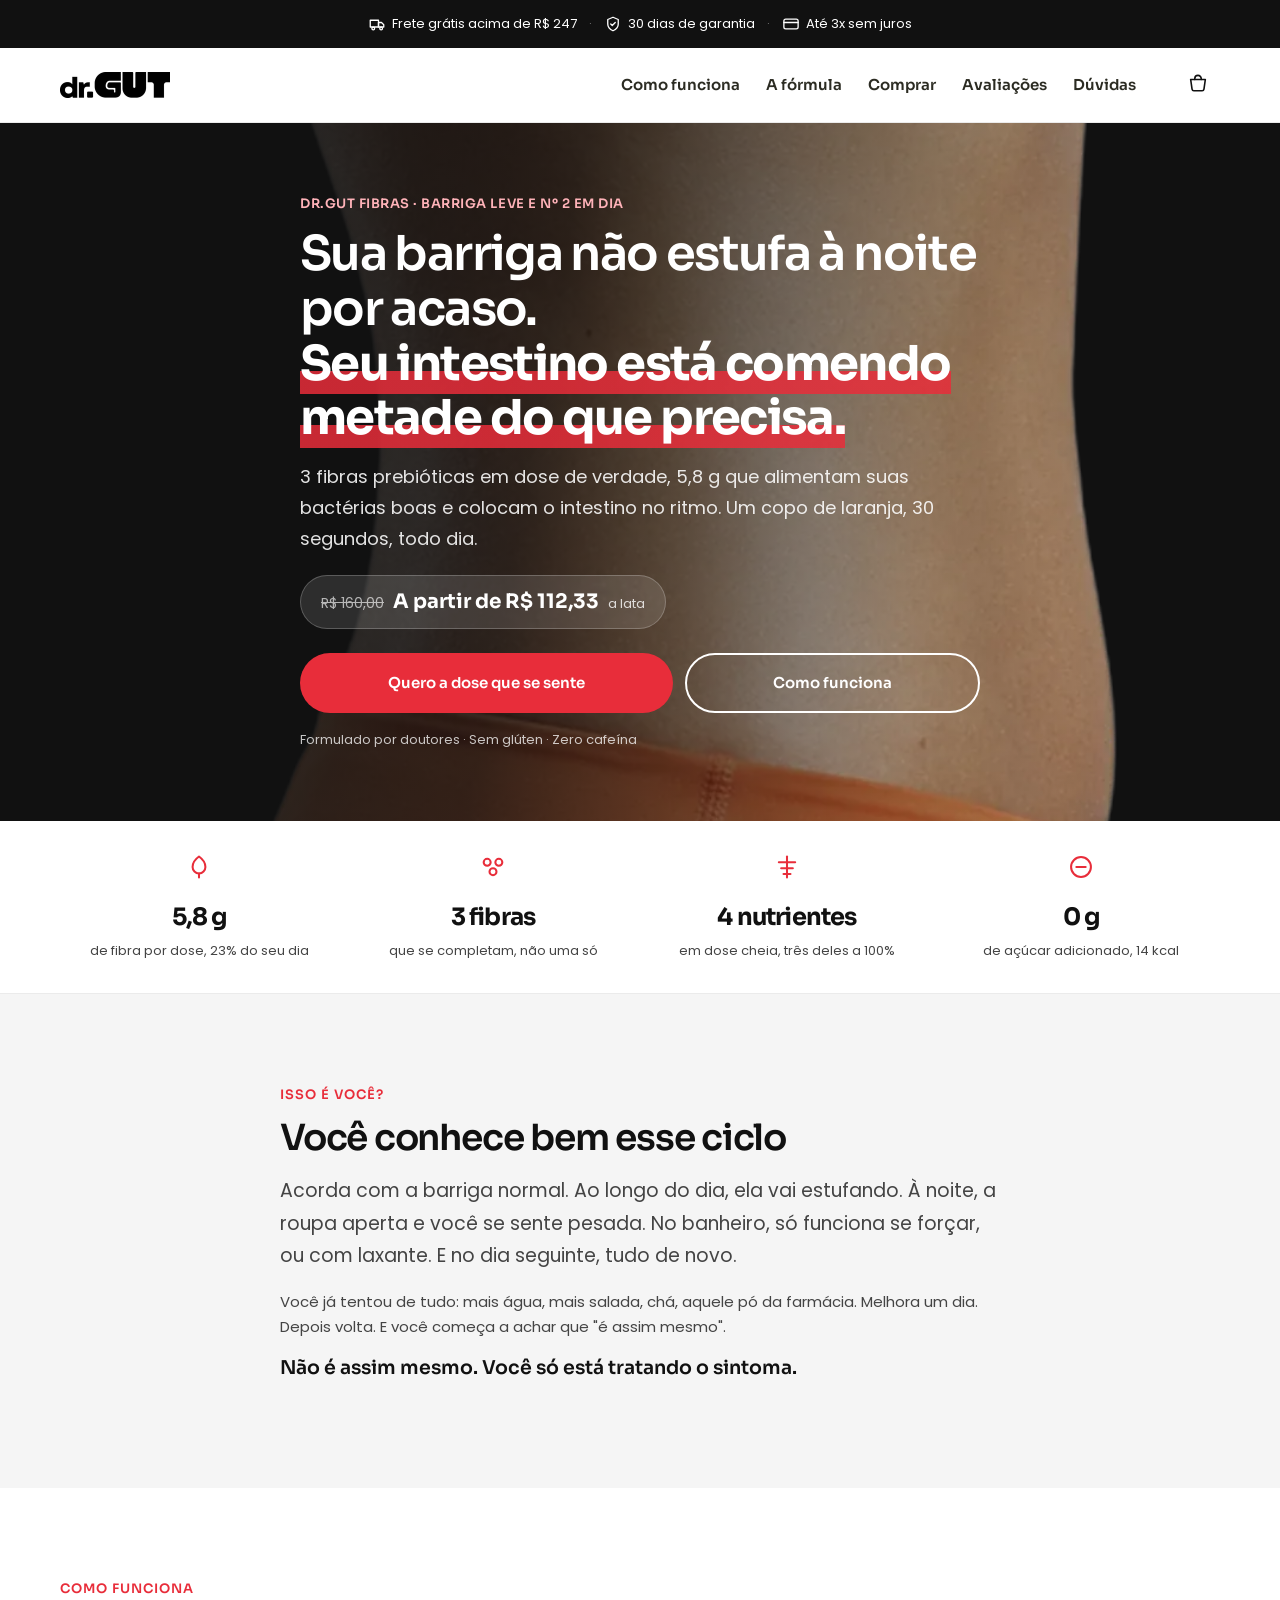
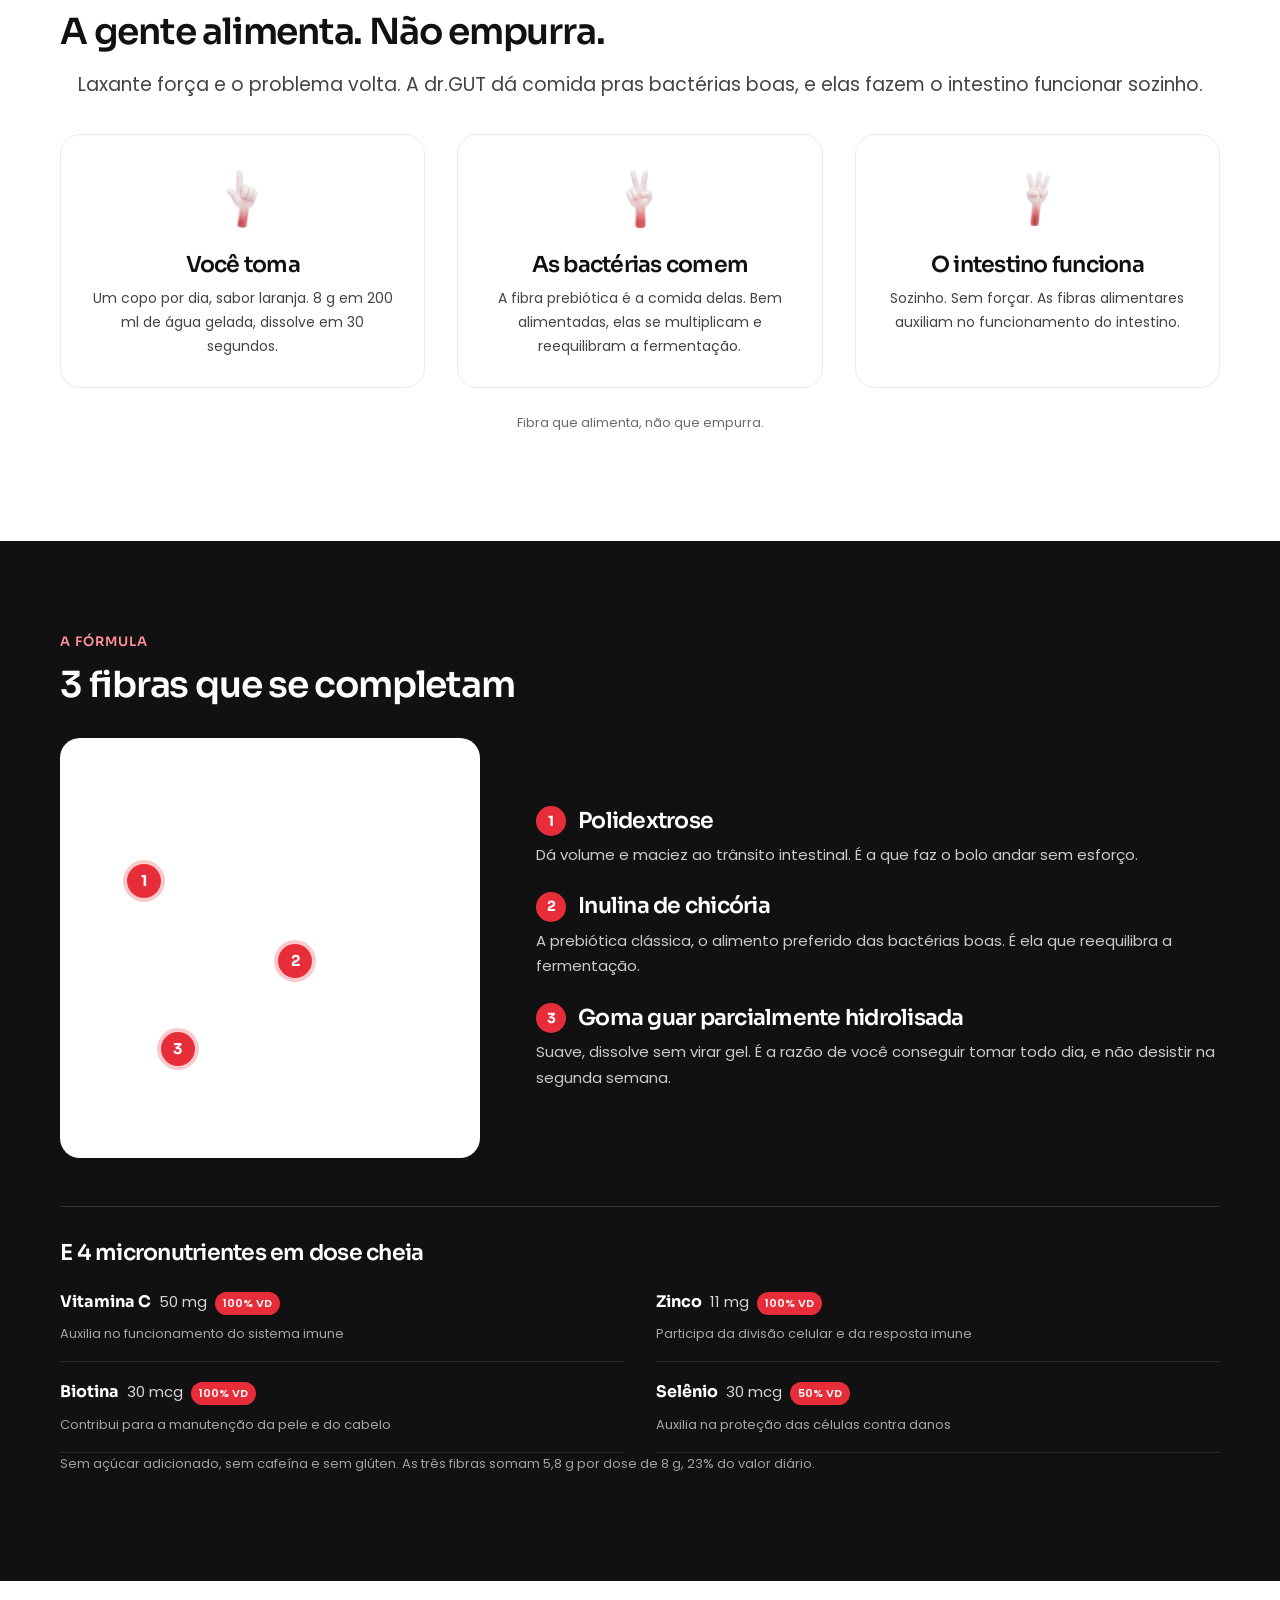
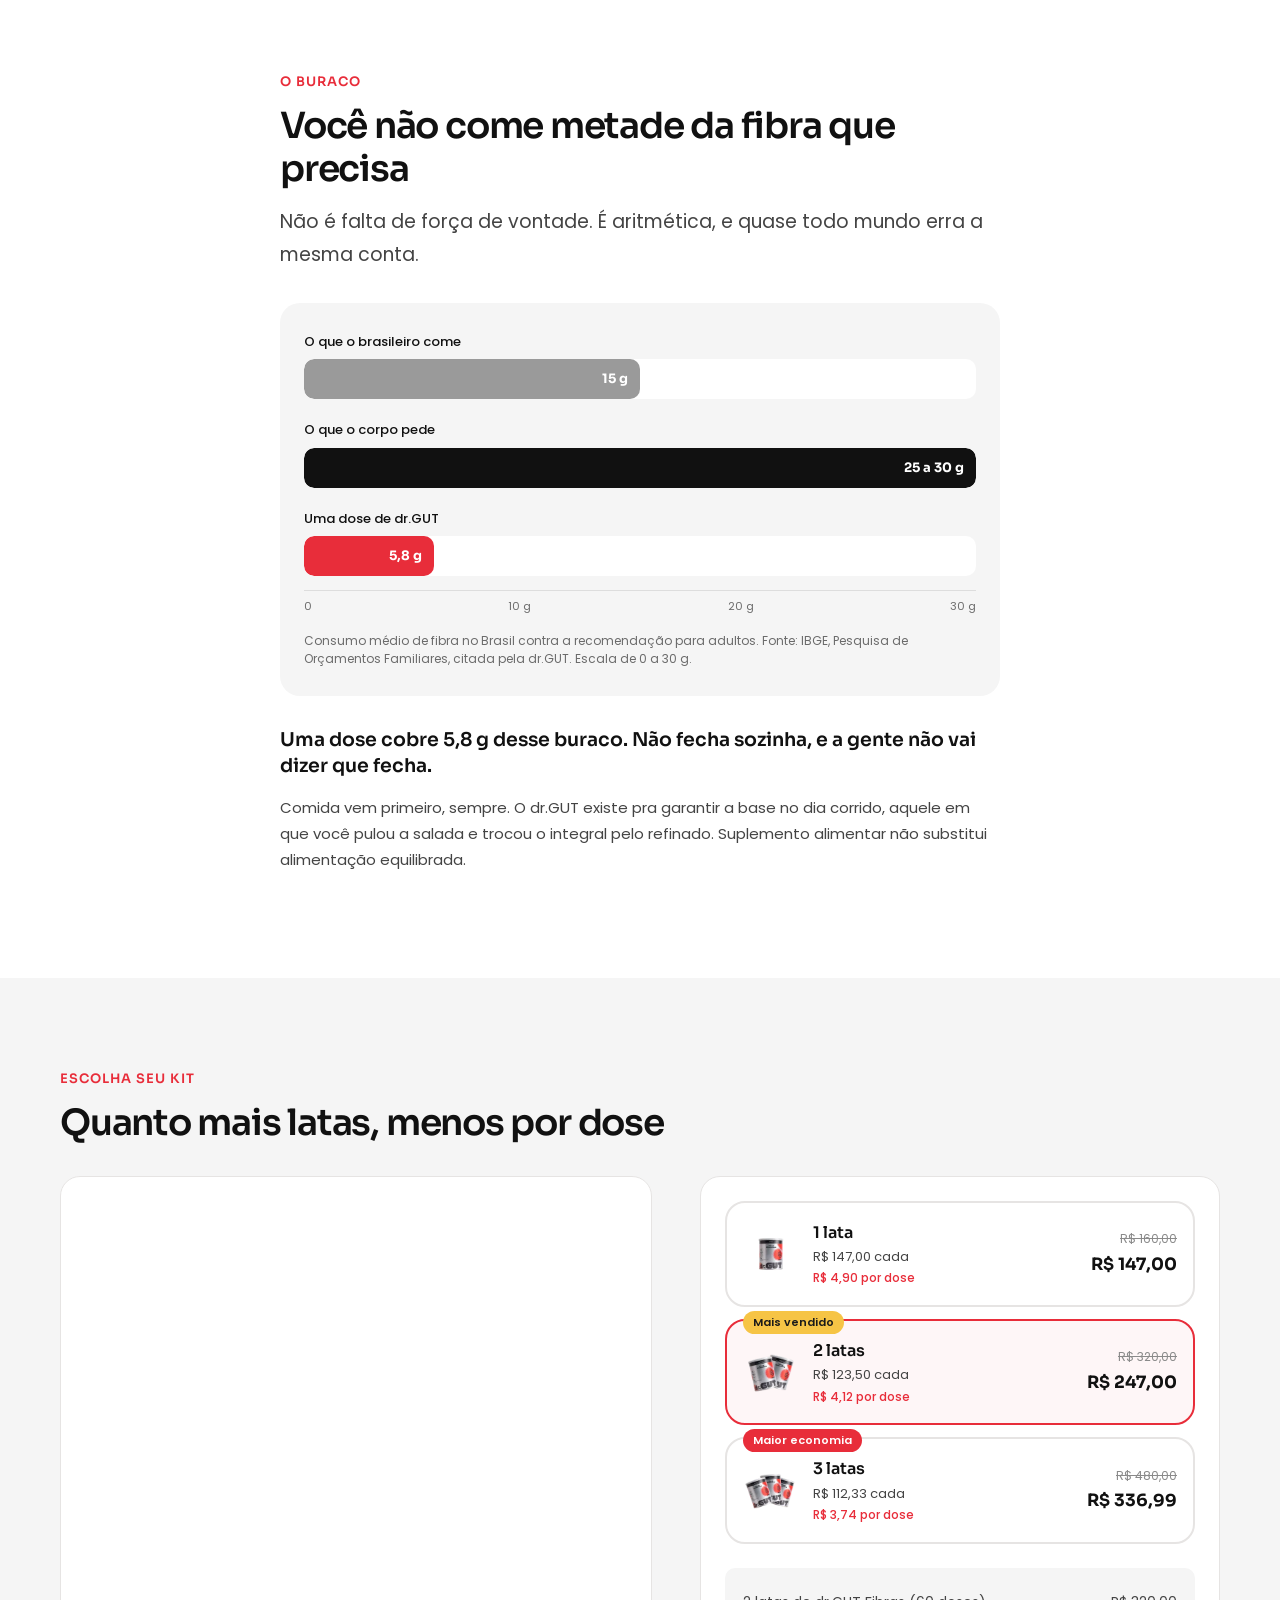
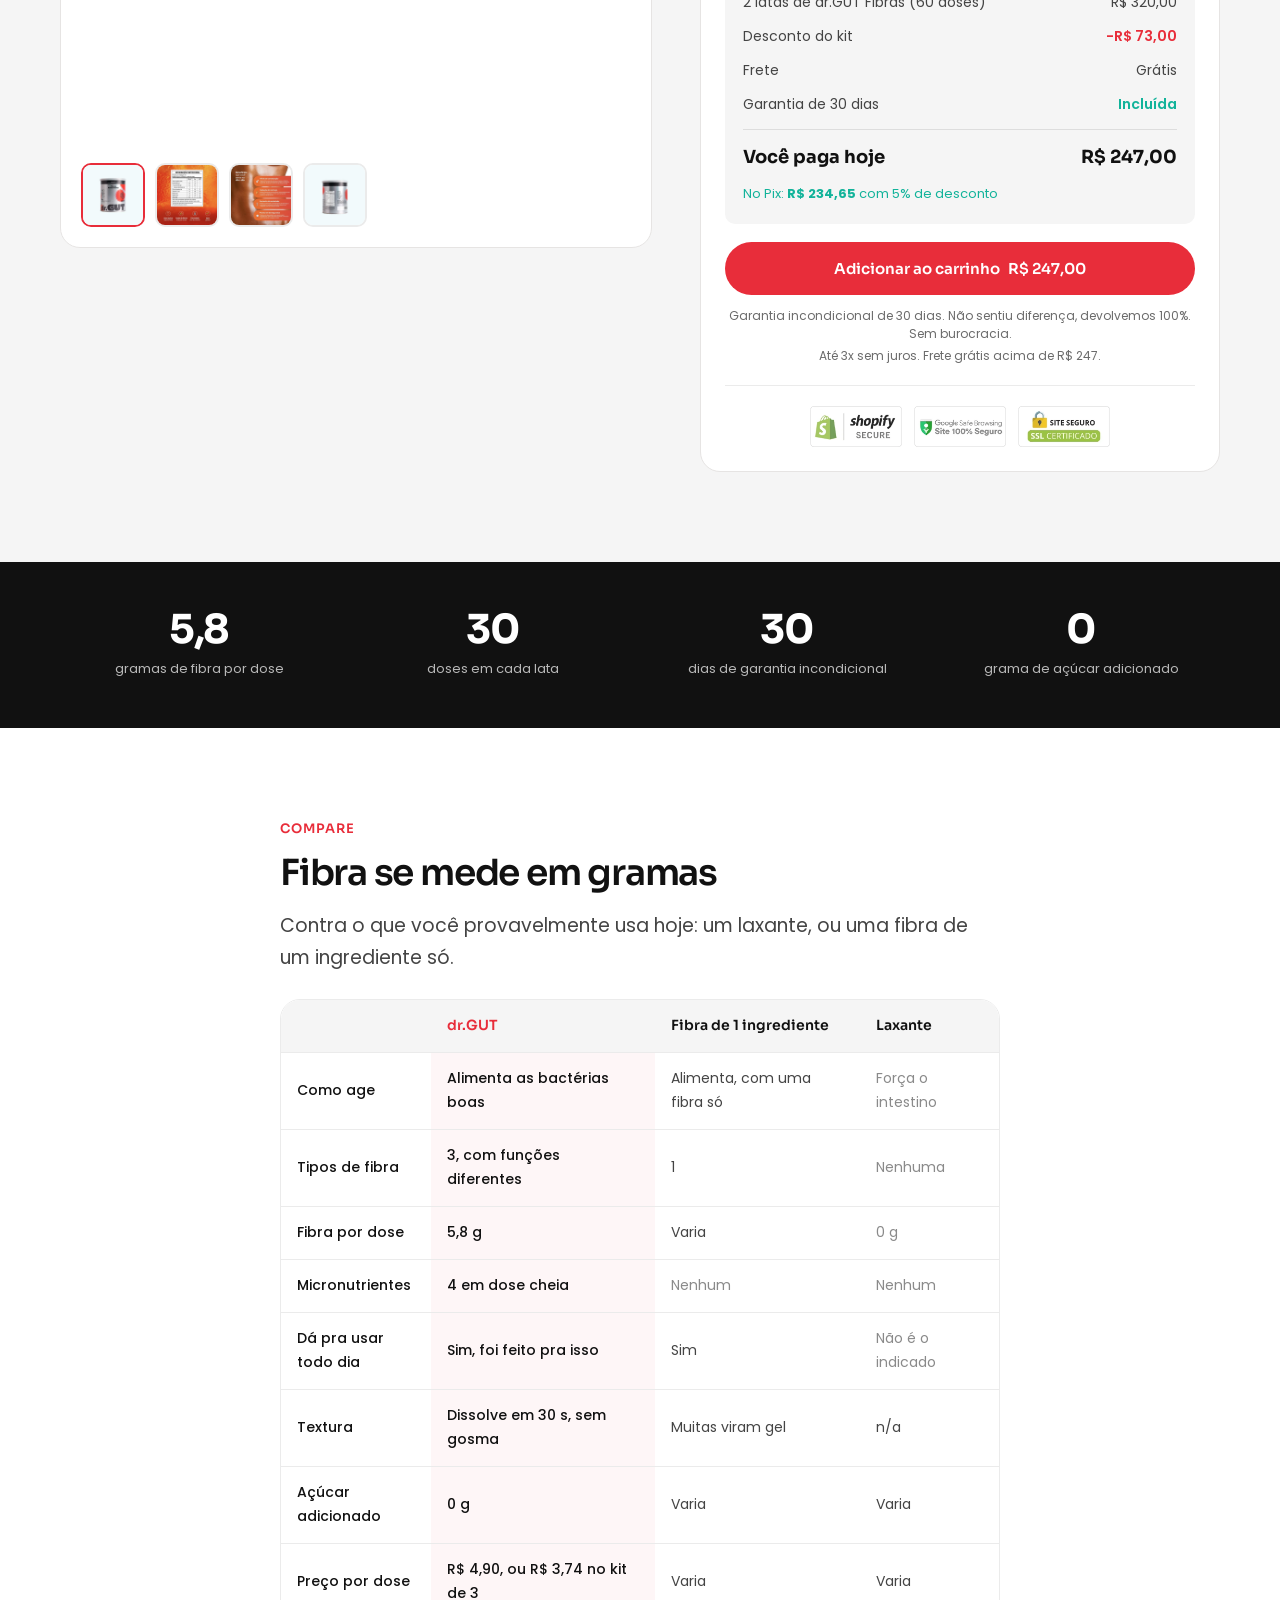
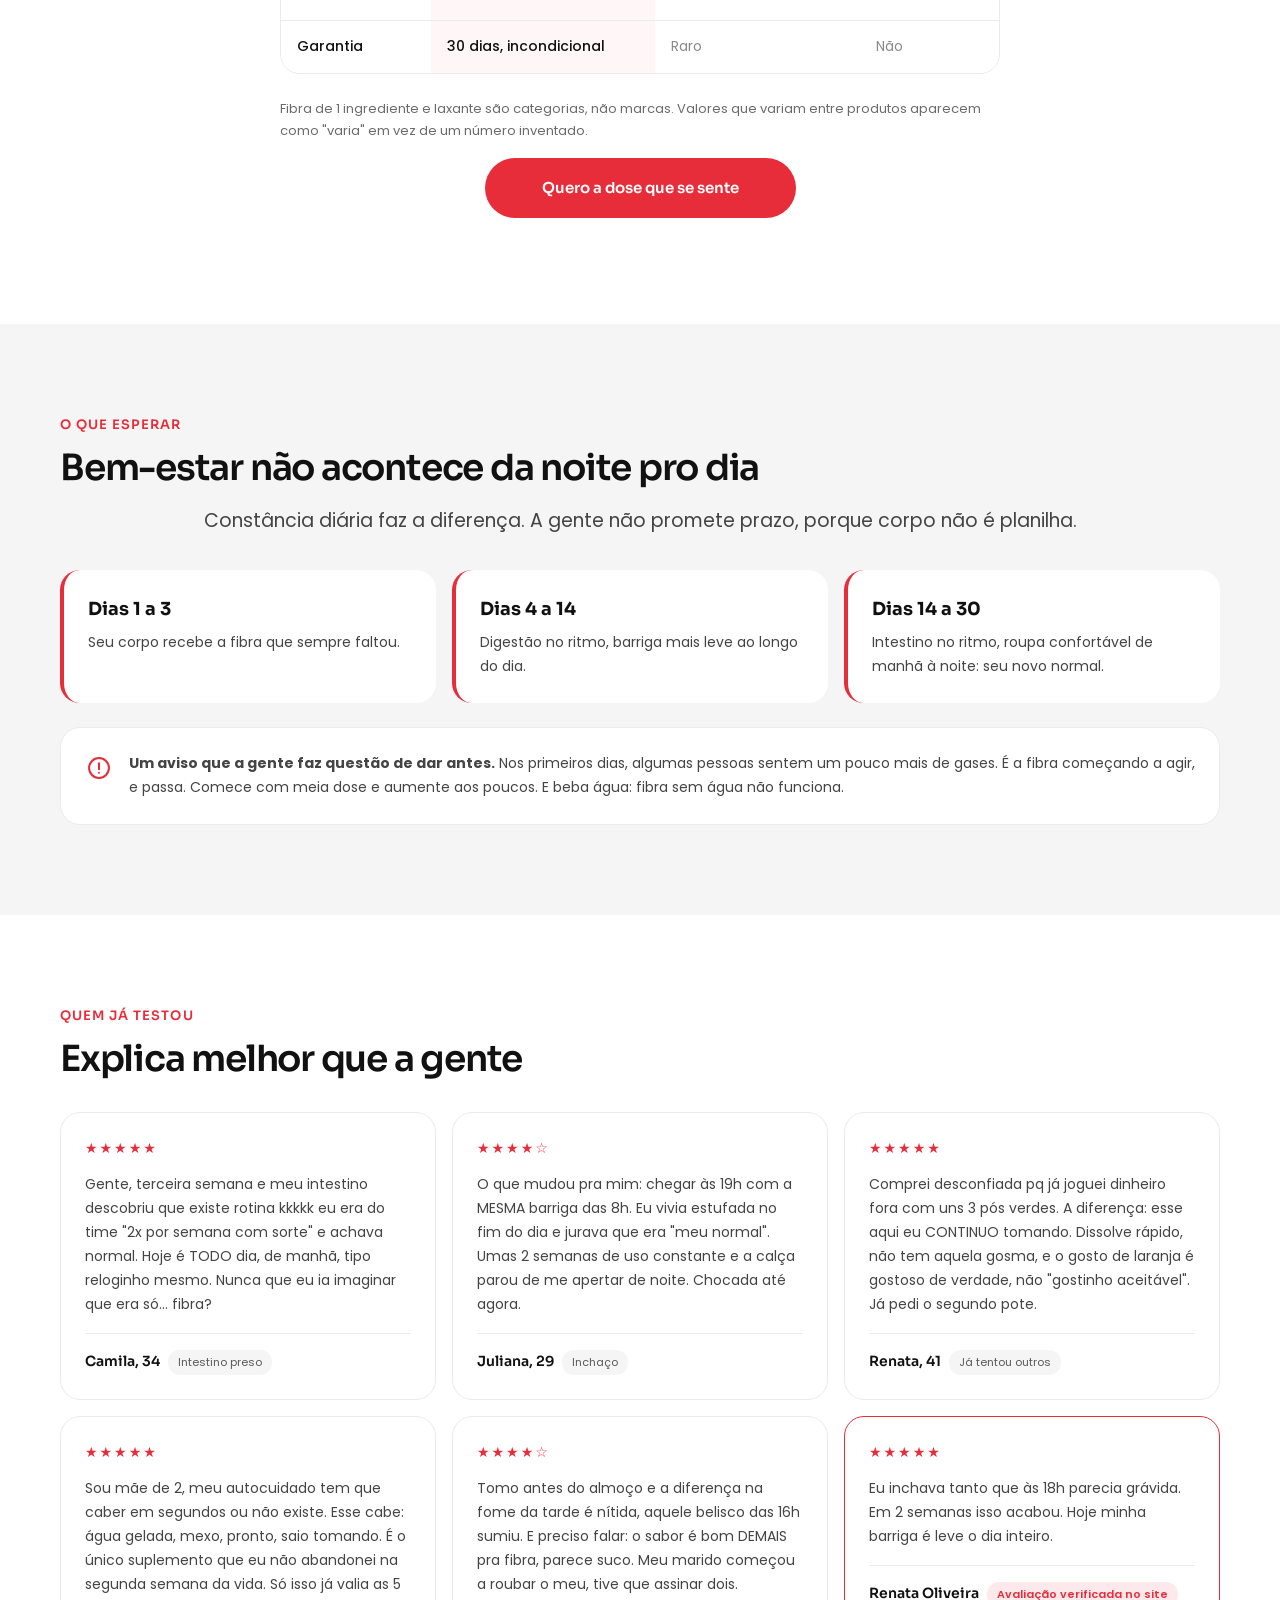
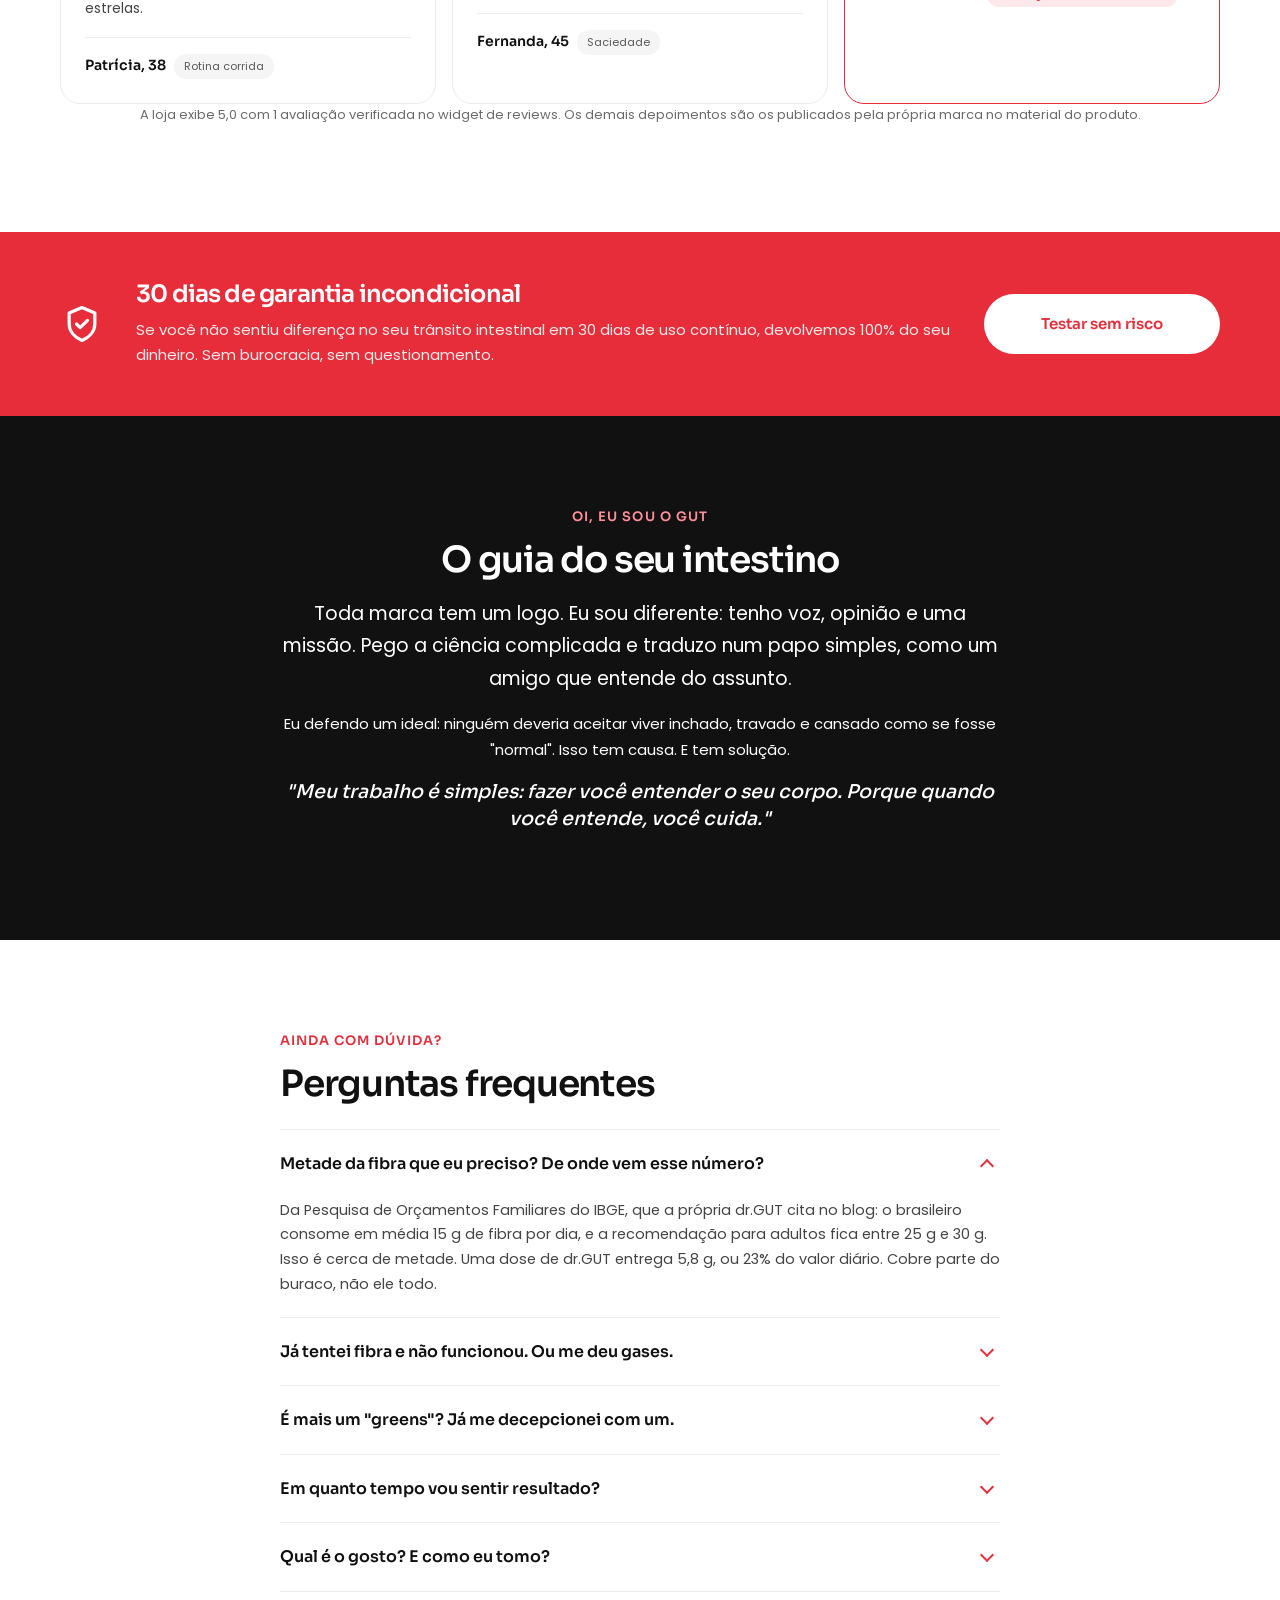
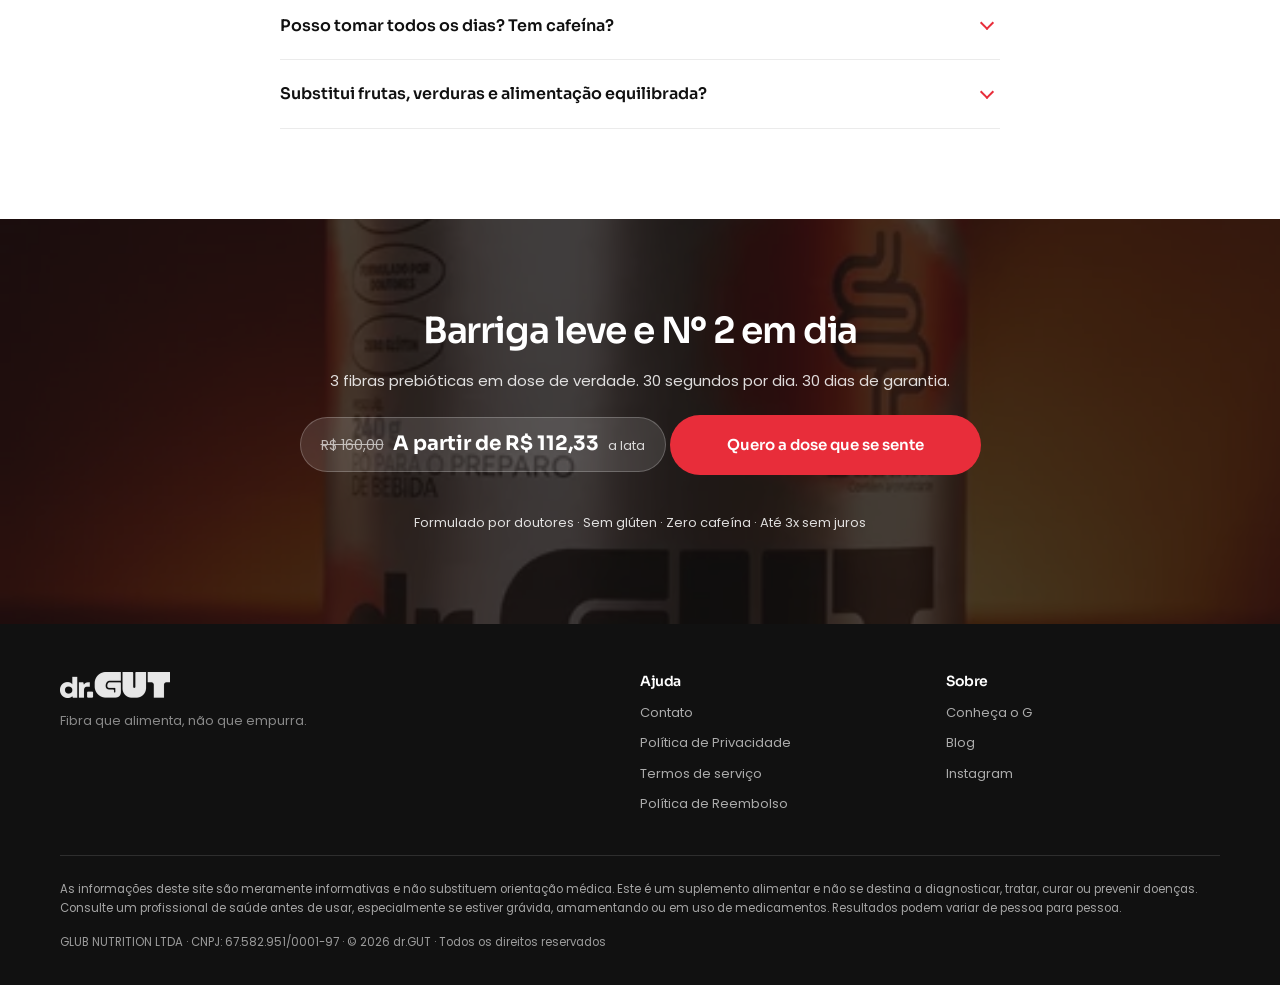
==== commit 9aff3d5c: "Ajustes de desktop, rodapé, imagens responsivas e performance Depoimentos em 3 colunas largas no des" ====
--- a/index.html
+++ b/index.html
@@ -9,9 +9,10 @@
 <meta name="description" content="3 fibras prebióticas em dose de verdade, 5,8 g por dose. Alimenta as bactérias boas em vez de forçar o intestino. Garantia de 30 dias.">
 <link rel="preconnect" href="https://fonts.googleapis.com">
 <link rel="preconnect" href="https://fonts.gstatic.com" crossorigin>
-<link rel="stylesheet" href="https://fonts.googleapis.com/css2?family=Poppins:wght@400;500;600&family=Sora:wght@500;600;700&display=swap">
-<link rel="stylesheet" href="assets/styles.css?v=20261027">
-<link rel="preload" as="image" href="assets/img/torso.webp" fetchpriority="high">
+<link rel="preload" as="style" href="https://fonts.googleapis.com/css2?family=Poppins:wght@400;500;600&family=Sora:wght@500;600;700&display=swap" onload="this.onload=null;this.rel='stylesheet'">
+<noscript><link rel="stylesheet" href="https://fonts.googleapis.com/css2?family=Poppins:wght@400;500;600&family=Sora:wght@500;600;700&display=swap"></noscript>
+<link rel="stylesheet" href="assets/styles.css?v=20261027b">
+<link rel="preload" as="image" href="assets/img/torso.webp" imagesrcset="assets/img/torso-540.webp 540w, assets/img/torso.webp 1080w" imagesizes="100vw" fetchpriority="high">
 </head>
 <body>
 
@@ -32,7 +33,7 @@
 <header class="hdr" id="hdr">
   <div class="wrap hdr__in">
     <a class="hdr__logo" href="#top" aria-label="dr.GUT, início">
-      <img src="assets/img/logo.png" alt="dr.GUT" width="600" height="141" decoding="async">
+      <img src="assets/img/logo-220.png" alt="dr.GUT" width="220" height="52" decoding="async">
     </a>
     <nav class="hdr__nav" aria-label="Seções da página">
       <a href="#como-funciona">Como funciona</a>
@@ -53,7 +54,7 @@
 
 <!-- ============ HERO ============ -->
 <section class="hero">
-  <img class="hero__bg" src="assets/img/torso.webp" alt="" width="1080" height="1350" fetchpriority="high" decoding="async">
+  <img class="hero__bg" src="assets/img/torso.webp" srcset="assets/img/torso-540.webp 540w, assets/img/torso.webp 1080w" sizes="100vw" alt="" width="1080" height="1350" fetchpriority="high" decoding="async">
   <div class="hero__scrim" aria-hidden="true"></div>
   <div class="wrap hero__in">
     <p class="hero__eyebrow">dr.GUT Fibras · Barriga leve e Nº 2 em dia</p>
@@ -149,7 +150,7 @@
     <h2 class="on-dark">3 fibras que se completam</h2>
     <div class="sig">
       <figure class="sig__fig">
-        <img src="assets/img/pack.webp" alt="Lata de dr.GUT Fibras Alimentares, 240 g, sabor laranja" width="900" height="900" loading="lazy" decoding="async">
+        <img src="assets/img/pack-520.webp" srcset="assets/img/pack-520.webp 520w, assets/img/pack.webp 900w" sizes="(min-width: 900px) 420px, calc(100vw - 32px)" alt="Lata de dr.GUT Fibras Alimentares, 240 g, sabor laranja" width="900" height="900" loading="lazy" decoding="async">
         <span class="hot hot--1" aria-hidden="true">1</span>
         <span class="hot hot--2" aria-hidden="true">2</span>
         <span class="hot hot--3" aria-hidden="true">3</span>
@@ -219,12 +220,12 @@
 
     <div class="buy">
       <div class="buy__gal">
-        <img id="galMain" src="assets/img/pack.webp" alt="Lata de dr.GUT Fibras Alimentares, 240 g" width="900" height="900" loading="lazy" decoding="async">
+        <img id="galMain" src="assets/img/pack-520.webp" srcset="assets/img/pack-520.webp 520w, assets/img/pack.webp 900w" sizes="(min-width: 960px) 600px, calc(100vw - 32px)" alt="Lata de dr.GUT Fibras Alimentares, 240 g" width="900" height="900" loading="lazy" decoding="async">
         <div class="buy__thumbs" role="group" aria-label="Fotos do produto">
-          <button type="button" class="thumb is-on" data-src="assets/img/pack.webp" aria-label="Ver a lata"><img src="assets/img/pack.webp" alt="" width="900" height="900" loading="lazy" decoding="async"></button>
-          <button type="button" class="thumb" data-src="assets/img/nutrition.webp" aria-label="Ver a tabela nutricional"><img src="assets/img/nutrition.webp" alt="" width="900" height="900" loading="lazy" decoding="async"></button>
-          <button type="button" class="thumb" data-src="assets/img/benefits.webp" aria-label="Ver os benefícios"><img src="assets/img/benefits.webp" alt="" width="900" height="900" loading="lazy" decoding="async"></button>
-          <button type="button" class="thumb" data-src="assets/img/pack-label.webp" aria-label="Ver o rótulo"><img src="assets/img/pack-label.webp" alt="" width="900" height="900" loading="lazy" decoding="async"></button>
+          <button type="button" class="thumb is-on" data-src="assets/img/pack.webp" data-srcset="assets/img/pack-520.webp 520w, assets/img/pack.webp 900w" aria-label="Ver a lata"><img src="assets/img/pack-520.webp" alt="" width="520" height="520" loading="lazy" decoding="async"></button>
+          <button type="button" class="thumb" data-src="assets/img/nutrition.webp" data-srcset="assets/img/nutrition-520.webp 520w, assets/img/nutrition.webp 900w" aria-label="Ver a tabela nutricional"><img src="assets/img/nutrition-520.webp" alt="" width="520" height="520" loading="lazy" decoding="async"></button>
+          <button type="button" class="thumb" data-src="assets/img/benefits.webp" data-srcset="assets/img/benefits-520.webp 520w, assets/img/benefits.webp 900w" aria-label="Ver os benefícios"><img src="assets/img/benefits-520.webp" alt="" width="520" height="520" loading="lazy" decoding="async"></button>
+          <button type="button" class="thumb" data-src="assets/img/pack-label.webp" data-srcset="assets/img/pack-label-520.webp 520w, assets/img/pack-label.webp 900w" aria-label="Ver o rótulo"><img src="assets/img/pack-label-520.webp" alt="" width="520" height="520" loading="lazy" decoding="async"></button>
         </div>
       </div>
 
@@ -234,7 +235,7 @@
         <div class="plans" role="radiogroup" aria-label="Escolha a quantidade" id="plans">
           <div class="plan" role="radio" aria-checked="false" tabindex="-1"
                data-qty="1"                data-total="147.00" data-compare="160.00" data-save="13.00" data-perdose="4.90" data-ship="0">
-            <img src="assets/img/kit1.webp" alt="" width="320" height="320" loading="lazy" decoding="async">
+            <img src="assets/img/kit1-160.webp" alt="" width="160" height="160" loading="lazy" decoding="async">
             <div class="plan__txt">
               <p class="plan__name">1 lata</p>
               <p class="plan__unit">R$ 147,00 cada</p>
@@ -246,7 +247,7 @@
           <div class="plan" role="radio" aria-checked="true" tabindex="0"
                data-qty="2"                data-total="247.00" data-compare="320.00" data-save="73.00" data-perdose="4.12" data-ship="0">
             <span class="plan__tag">Mais vendido</span>
-            <img src="assets/img/kit2.webp" alt="" width="320" height="320" loading="lazy" decoding="async">
+            <img src="assets/img/kit2-160.webp" alt="" width="160" height="160" loading="lazy" decoding="async">
             <div class="plan__txt">
               <p class="plan__name">2 latas</p>
               <p class="plan__unit">R$ 123,50 cada</p>
@@ -258,7 +259,7 @@
           <div class="plan" role="radio" aria-checked="false" tabindex="-1"
                data-qty="3"                data-total="336.99" data-compare="480.00" data-save="143.01" data-perdose="3.74" data-ship="1">
             <span class="plan__tag plan__tag--alt">Maior economia</span>
-            <img src="assets/img/kit3.webp" alt="" width="320" height="320" loading="lazy" decoding="async">
+            <img src="assets/img/kit3-160.webp" alt="" width="160" height="160" loading="lazy" decoding="async">
             <div class="plan__txt">
               <p class="plan__name">3 latas</p>
               <p class="plan__unit">R$ 112,33 cada</p>
@@ -284,9 +285,9 @@
         <p class="micro micro--alt">Até 3x sem juros. Frete grátis acima de R$ 247.</p>
 
         <div class="selos">
-          <img src="assets/img/selo-shopify.png" alt="Shopify Secure" width="345" height="155" loading="lazy" decoding="async">
-          <img src="assets/img/selo2.png" alt="" width="345" height="155" loading="lazy" decoding="async">
-          <img src="assets/img/selo3.png" alt="" width="345" height="155" loading="lazy" decoding="async">
+          <img src="assets/img/selo-shopify.webp" alt="Shopify Secure" width="345" height="155" loading="lazy" decoding="async">
+          <img src="assets/img/selo2.webp" alt="" width="345" height="155" loading="lazy" decoding="async">
+          <img src="assets/img/selo3.webp" alt="" width="345" height="155" loading="lazy" decoding="async">
         </div>
       </div>
     </div>
@@ -358,32 +359,32 @@
     <h2>Explica melhor que a gente</h2>
     <div class="revs">
       <blockquote class="rev">
-        <p class="rev__stars" aria-label="5 de 5 estrelas"><span aria-hidden="true">★★★★★</span></p>
+        <p class="rev__stars"><span role="img" aria-label="5 de 5 estrelas">★★★★★</span></p>
         <p>Gente, terceira semana e meu intestino descobriu que existe rotina kkkkk eu era do time "2x por semana com sorte" e achava normal. Hoje é TODO dia, de manhã, tipo reloginho mesmo. Nunca que eu ia imaginar que era só... fibra?</p>
         <footer><cite>Camila, 34</cite> <span class="rev__tag">Intestino preso</span></footer>
       </blockquote>
       <blockquote class="rev">
-        <p class="rev__stars" aria-label="4 de 5 estrelas"><span aria-hidden="true">★★★★☆</span></p>
+        <p class="rev__stars"><span role="img" aria-label="4 de 5 estrelas">★★★★☆</span></p>
         <p>O que mudou pra mim: chegar às 19h com a MESMA barriga das 8h. Eu vivia estufada no fim do dia e jurava que era "meu normal". Umas 2 semanas de uso constante e a calça parou de me apertar de noite. Chocada até agora.</p>
         <footer><cite>Juliana, 29</cite> <span class="rev__tag">Inchaço</span></footer>
       </blockquote>
       <blockquote class="rev">
-        <p class="rev__stars" aria-label="5 de 5 estrelas"><span aria-hidden="true">★★★★★</span></p>
+        <p class="rev__stars"><span role="img" aria-label="5 de 5 estrelas">★★★★★</span></p>
         <p>Comprei desconfiada pq já joguei dinheiro fora com uns 3 pós verdes. A diferença: esse aqui eu CONTINUO tomando. Dissolve rápido, não tem aquela gosma, e o gosto de laranja é gostoso de verdade, não "gostinho aceitável". Já pedi o segundo pote.</p>
         <footer><cite>Renata, 41</cite> <span class="rev__tag">Já tentou outros</span></footer>
       </blockquote>
       <blockquote class="rev">
-        <p class="rev__stars" aria-label="5 de 5 estrelas"><span aria-hidden="true">★★★★★</span></p>
+        <p class="rev__stars"><span role="img" aria-label="5 de 5 estrelas">★★★★★</span></p>
         <p>Sou mãe de 2, meu autocuidado tem que caber em segundos ou não existe. Esse cabe: água gelada, mexo, pronto, saio tomando. É o único suplemento que eu não abandonei na segunda semana da vida. Só isso já valia as 5 estrelas.</p>
         <footer><cite>Patrícia, 38</cite> <span class="rev__tag">Rotina corrida</span></footer>
       </blockquote>
       <blockquote class="rev">
-        <p class="rev__stars" aria-label="4 de 5 estrelas"><span aria-hidden="true">★★★★☆</span></p>
+        <p class="rev__stars"><span role="img" aria-label="4 de 5 estrelas">★★★★☆</span></p>
         <p>Tomo antes do almoço e a diferença na fome da tarde é nítida, aquele belisco das 16h sumiu. E preciso falar: o sabor é bom DEMAIS pra fibra, parece suco. Meu marido começou a roubar o meu, tive que assinar dois.</p>
         <footer><cite>Fernanda, 45</cite> <span class="rev__tag">Saciedade</span></footer>
       </blockquote>
       <blockquote class="rev rev--verified">
-        <p class="rev__stars" aria-label="5 de 5 estrelas"><span aria-hidden="true">★★★★★</span></p>
+        <p class="rev__stars"><span role="img" aria-label="5 de 5 estrelas">★★★★★</span></p>
         <p>Eu inchava tanto que às 18h parecia grávida. Em 2 semanas isso acabou. Hoje minha barriga é leve o dia inteiro.</p>
         <footer><cite>Renata Oliveira</cite> <span class="rev__tag rev__tag--v">Avaliação verificada no site</span></footer>
       </blockquote>
@@ -455,7 +456,7 @@
 
 <!-- ============ CTA FINAL ============ -->
 <section class="final">
-  <img class="final__bg" src="assets/img/product-card.webp" alt="" width="900" height="900" loading="lazy" decoding="async">
+  <img class="final__bg" src="assets/img/product-card-520.webp" alt="" width="520" height="520" loading="lazy" decoding="async">
   <div class="final__scrim" aria-hidden="true"></div>
   <div class="wrap final__in">
     <h2>Barriga leve e Nº 2 em dia</h2>
@@ -477,7 +478,7 @@
   <div class="wrap">
     <div class="ft__grid">
       <div>
-        <img src="assets/img/logo.png" alt="dr.GUT" width="600" height="141" loading="lazy" decoding="async" class="ft__logo">
+        <img src="assets/img/logo-220.png" alt="dr.GUT" width="220" height="52" loading="lazy" decoding="async" class="ft__logo">
         <p class="ft__note">Fibra que alimenta, não que empurra.</p>
       </div>
       <div>
@@ -532,6 +533,6 @@
   </div>
 </aside>
 
-<script src="assets/app.js?v=20261027" defer></script>
+<script src="assets/app.js?v=20261027b" defer></script>
 </body>
 </html>
--- a/assets/styles.css
+++ b/assets/styles.css
@@ -327,8 +327,8 @@
 .ft li{margin-bottom:.8rem}
 .ft a{color:rgba(255,255,255,.65);text-decoration:none}
 .ft a:hover{color:#fff}
-.ft__disc{border-top:1px solid rgba(255,255,255,.12);padding-top:2.4rem;font-size:1.15rem;line-height:1.6;color:rgba(255,255,255,.45)}
-.ft__cnpj{font-size:1.15rem;color:rgba(255,255,255,.38);margin:0}
+.ft__disc{border-top:1px solid rgba(255,255,255,.12);padding-top:2.4rem;font-size:1.15rem;line-height:1.6;color:rgba(255,255,255,.62)}
+.ft__cnpj{font-size:1.15rem;color:rgba(255,255,255,.58);margin:0}
 
 /* ---- sticky mobile ---- */
 .sticky{
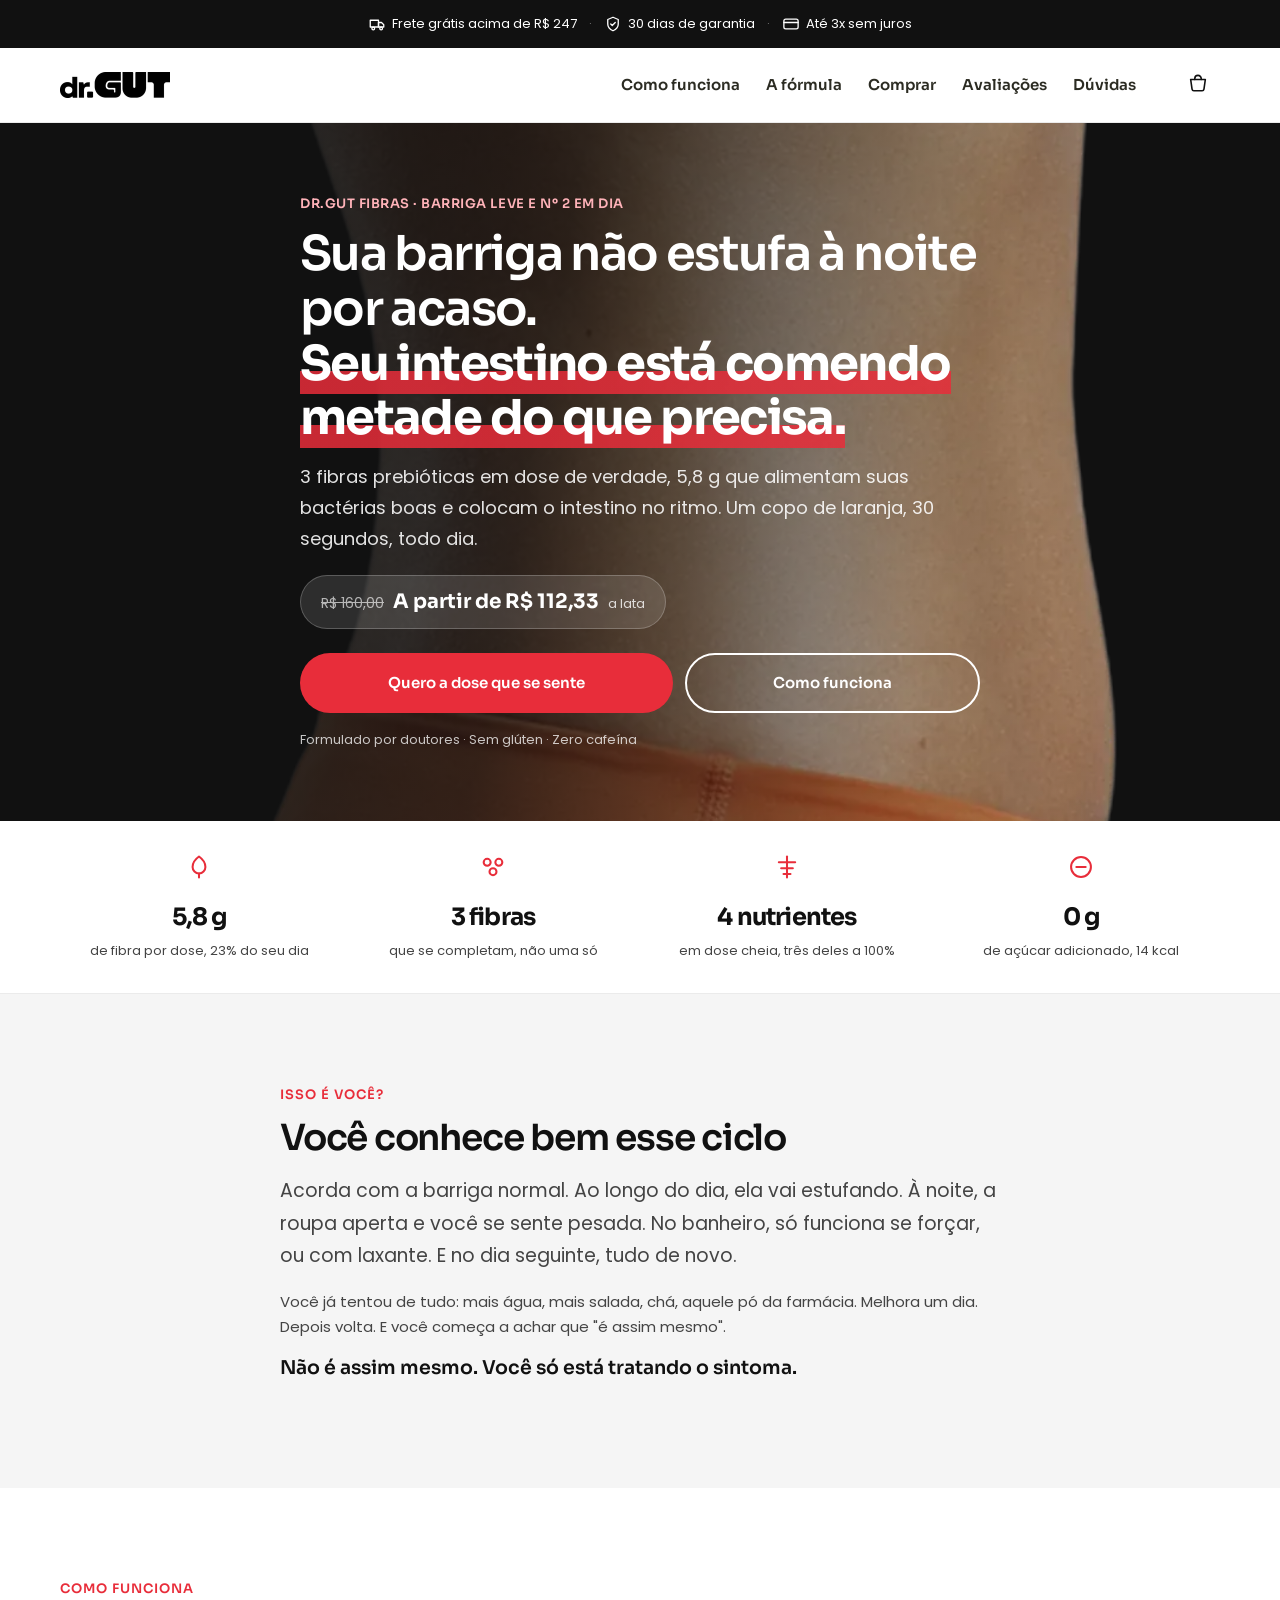
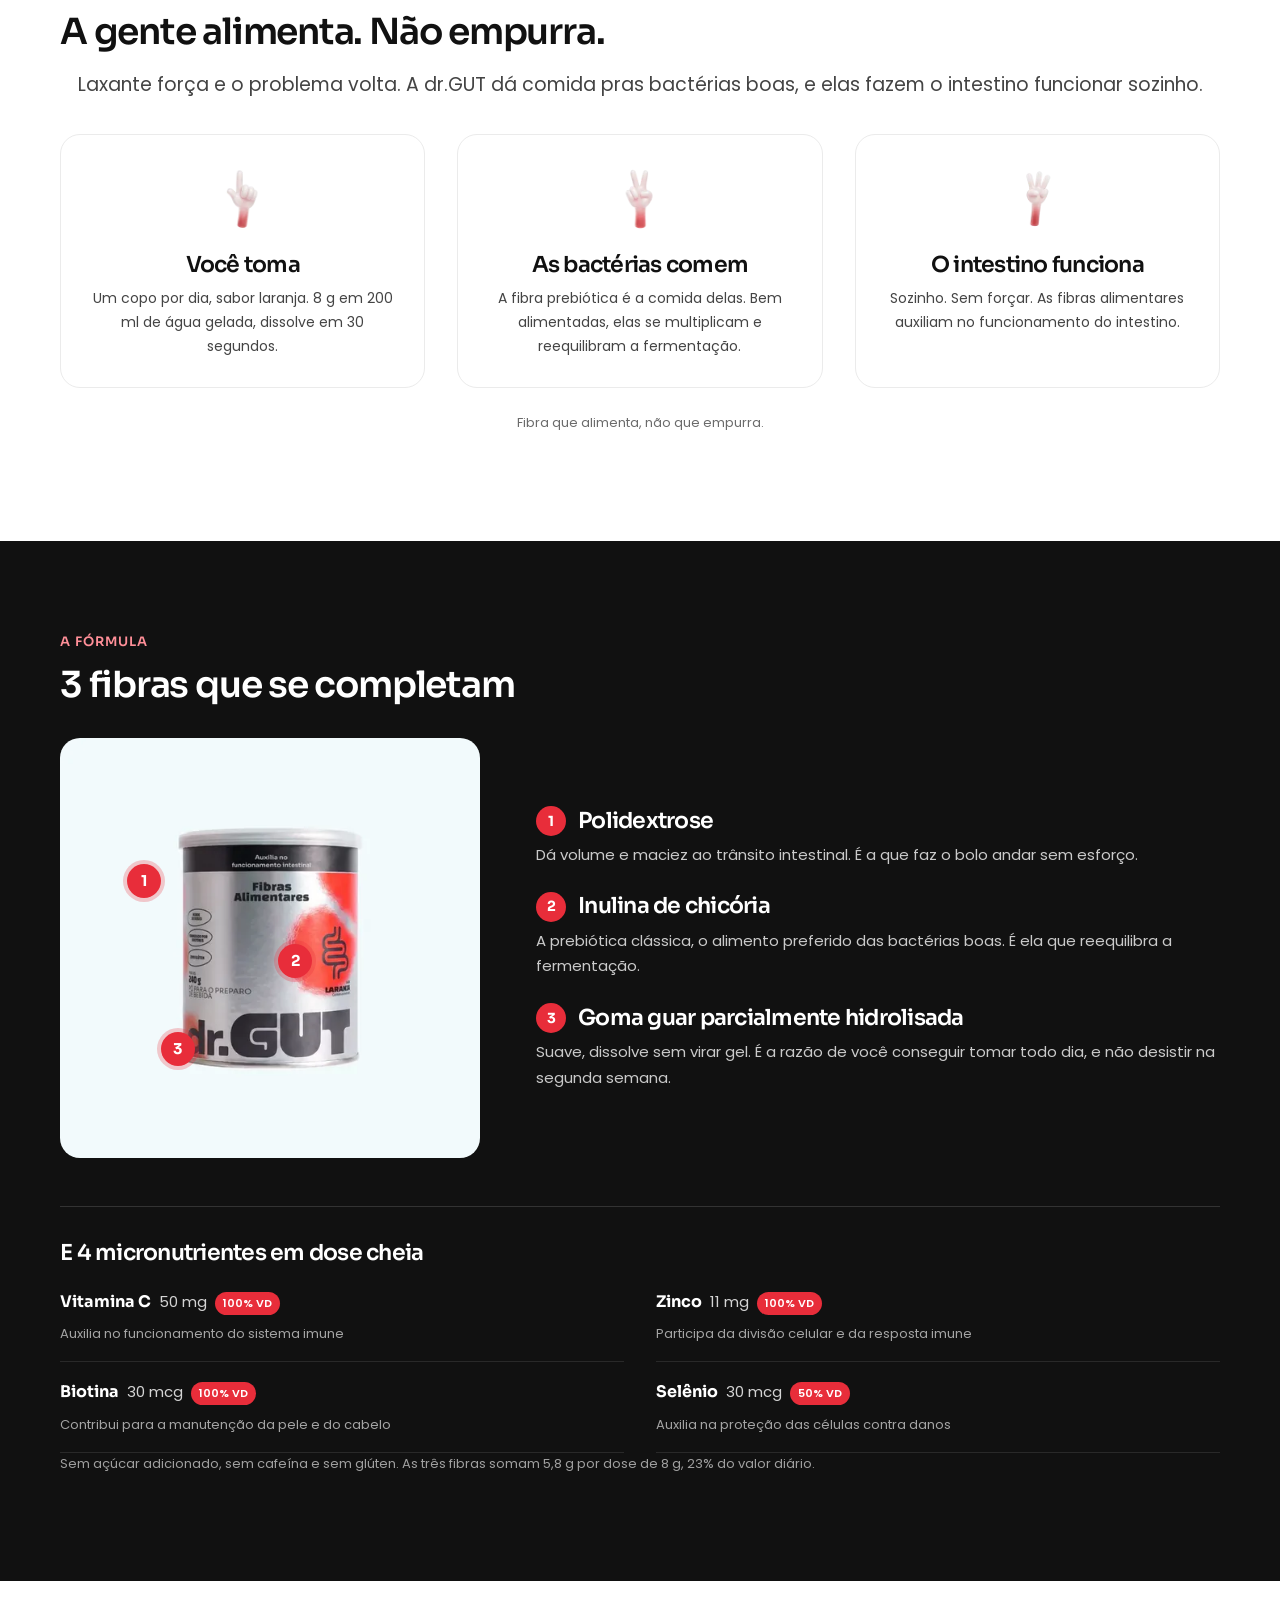
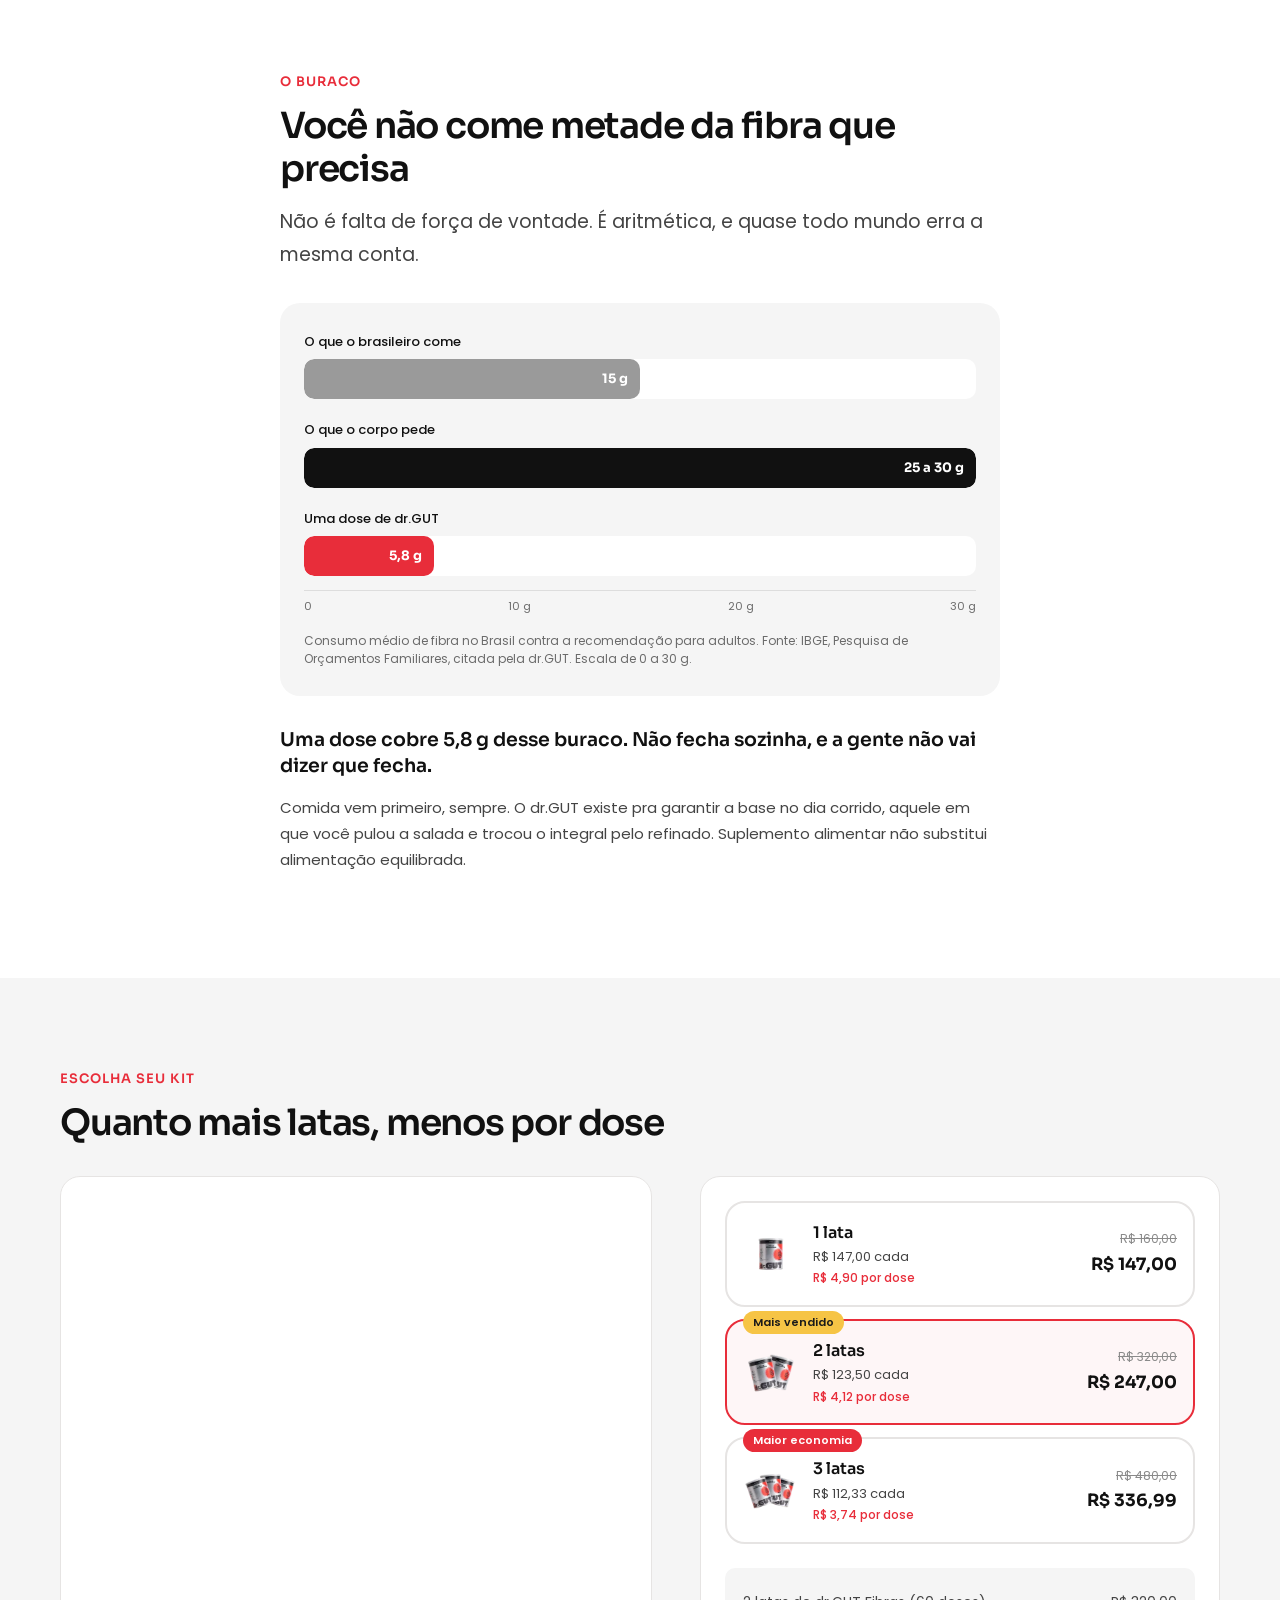
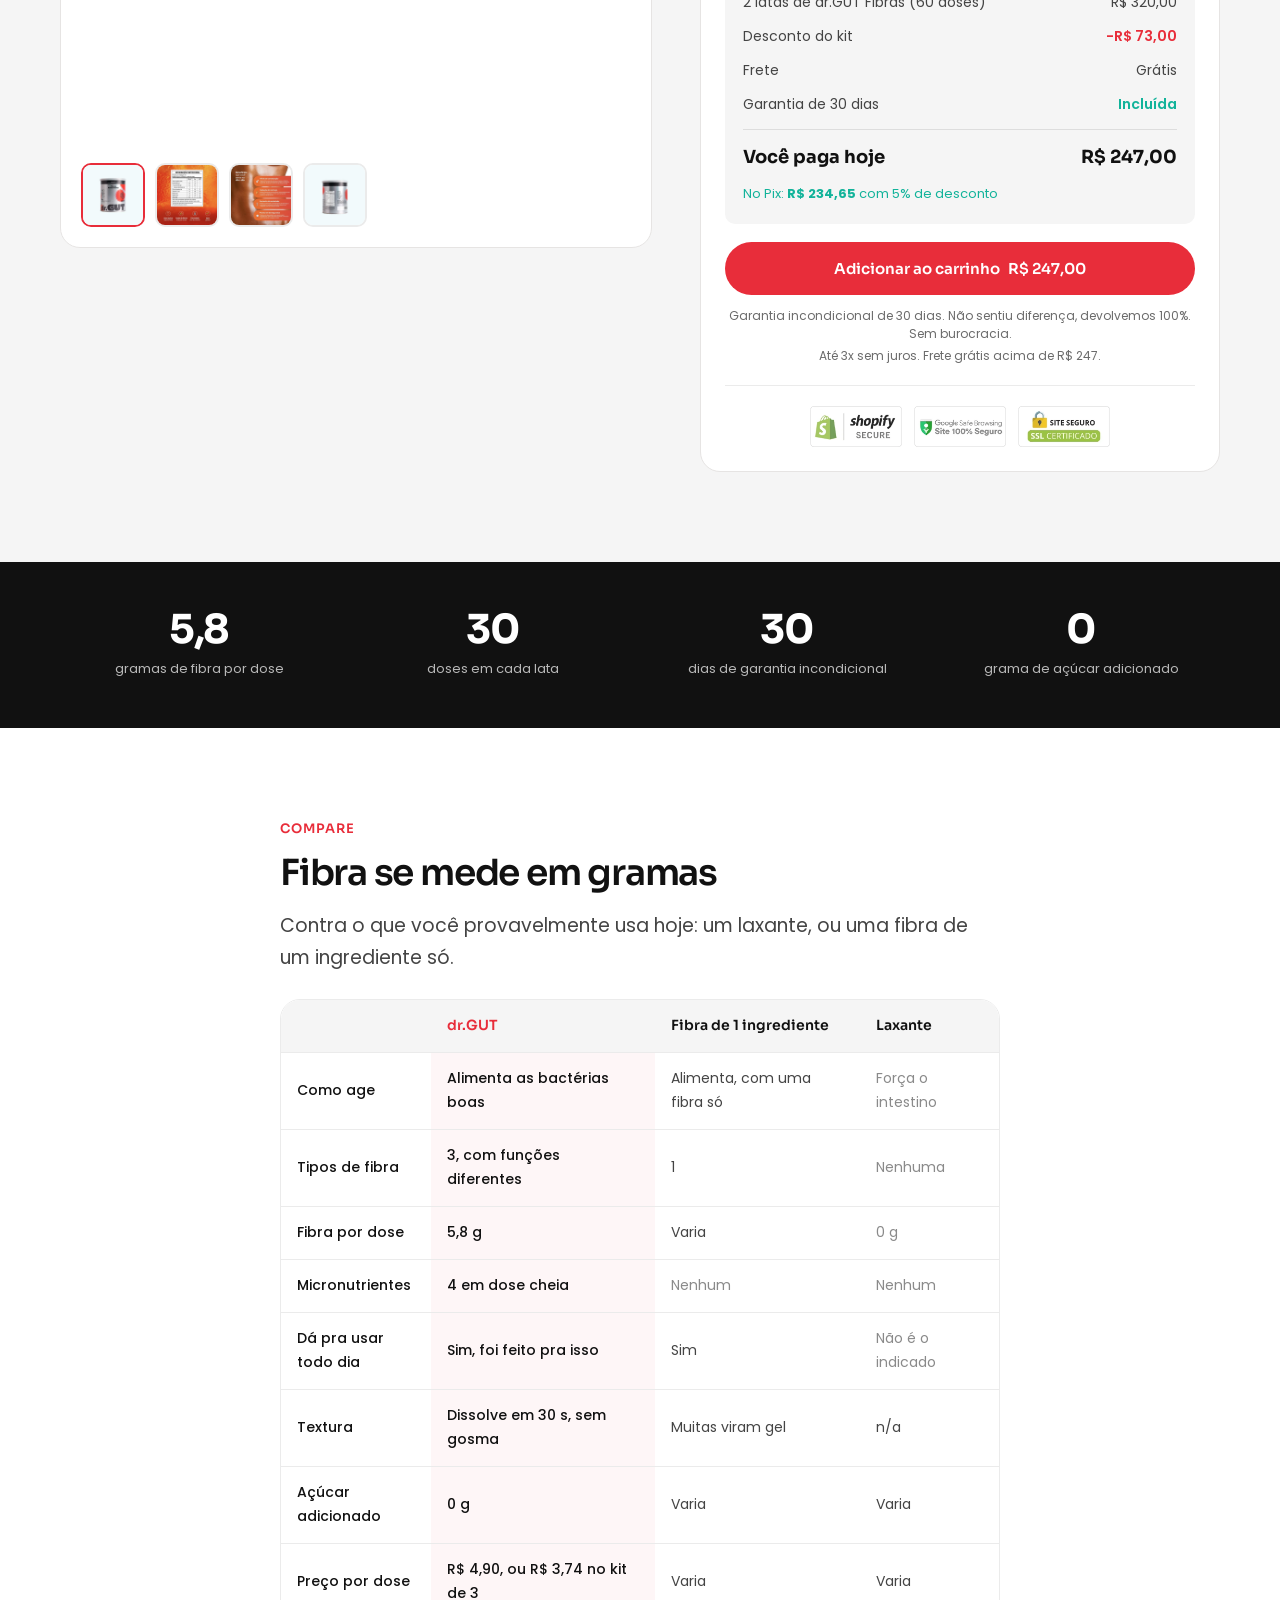
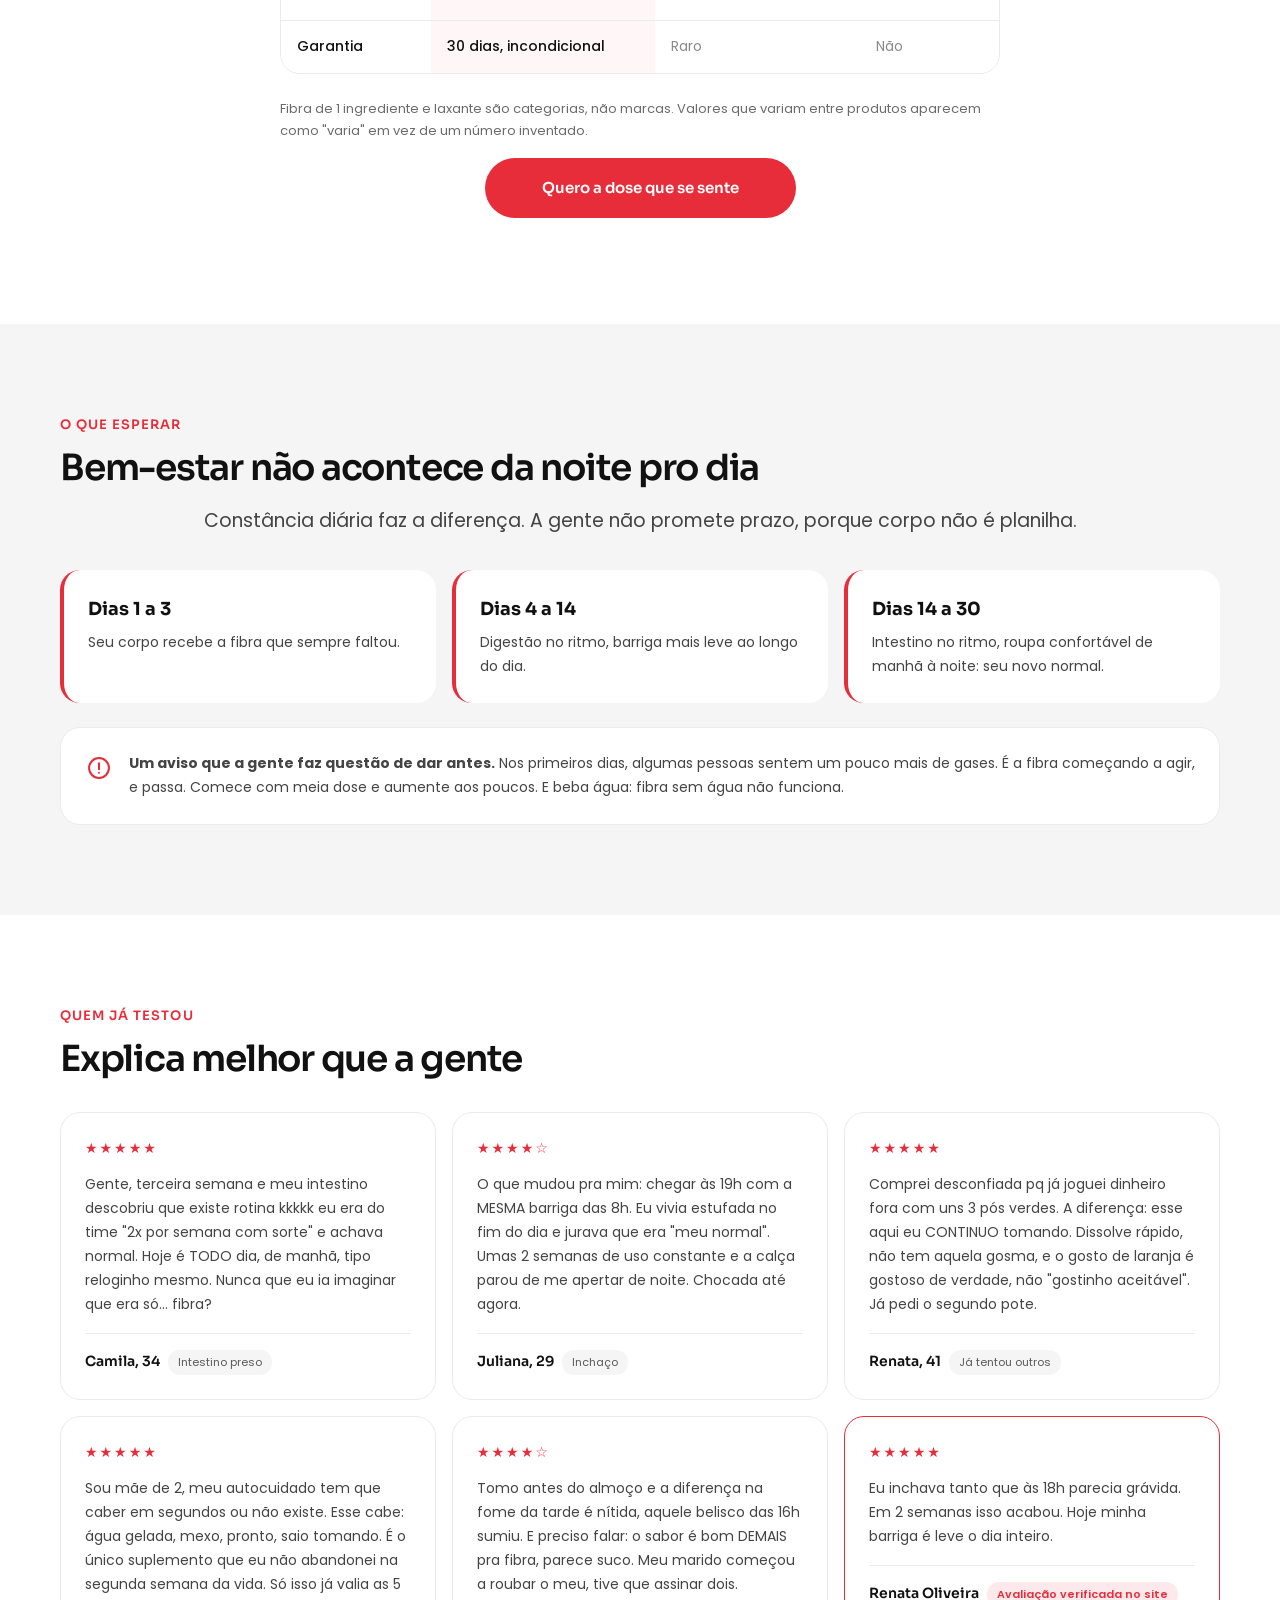
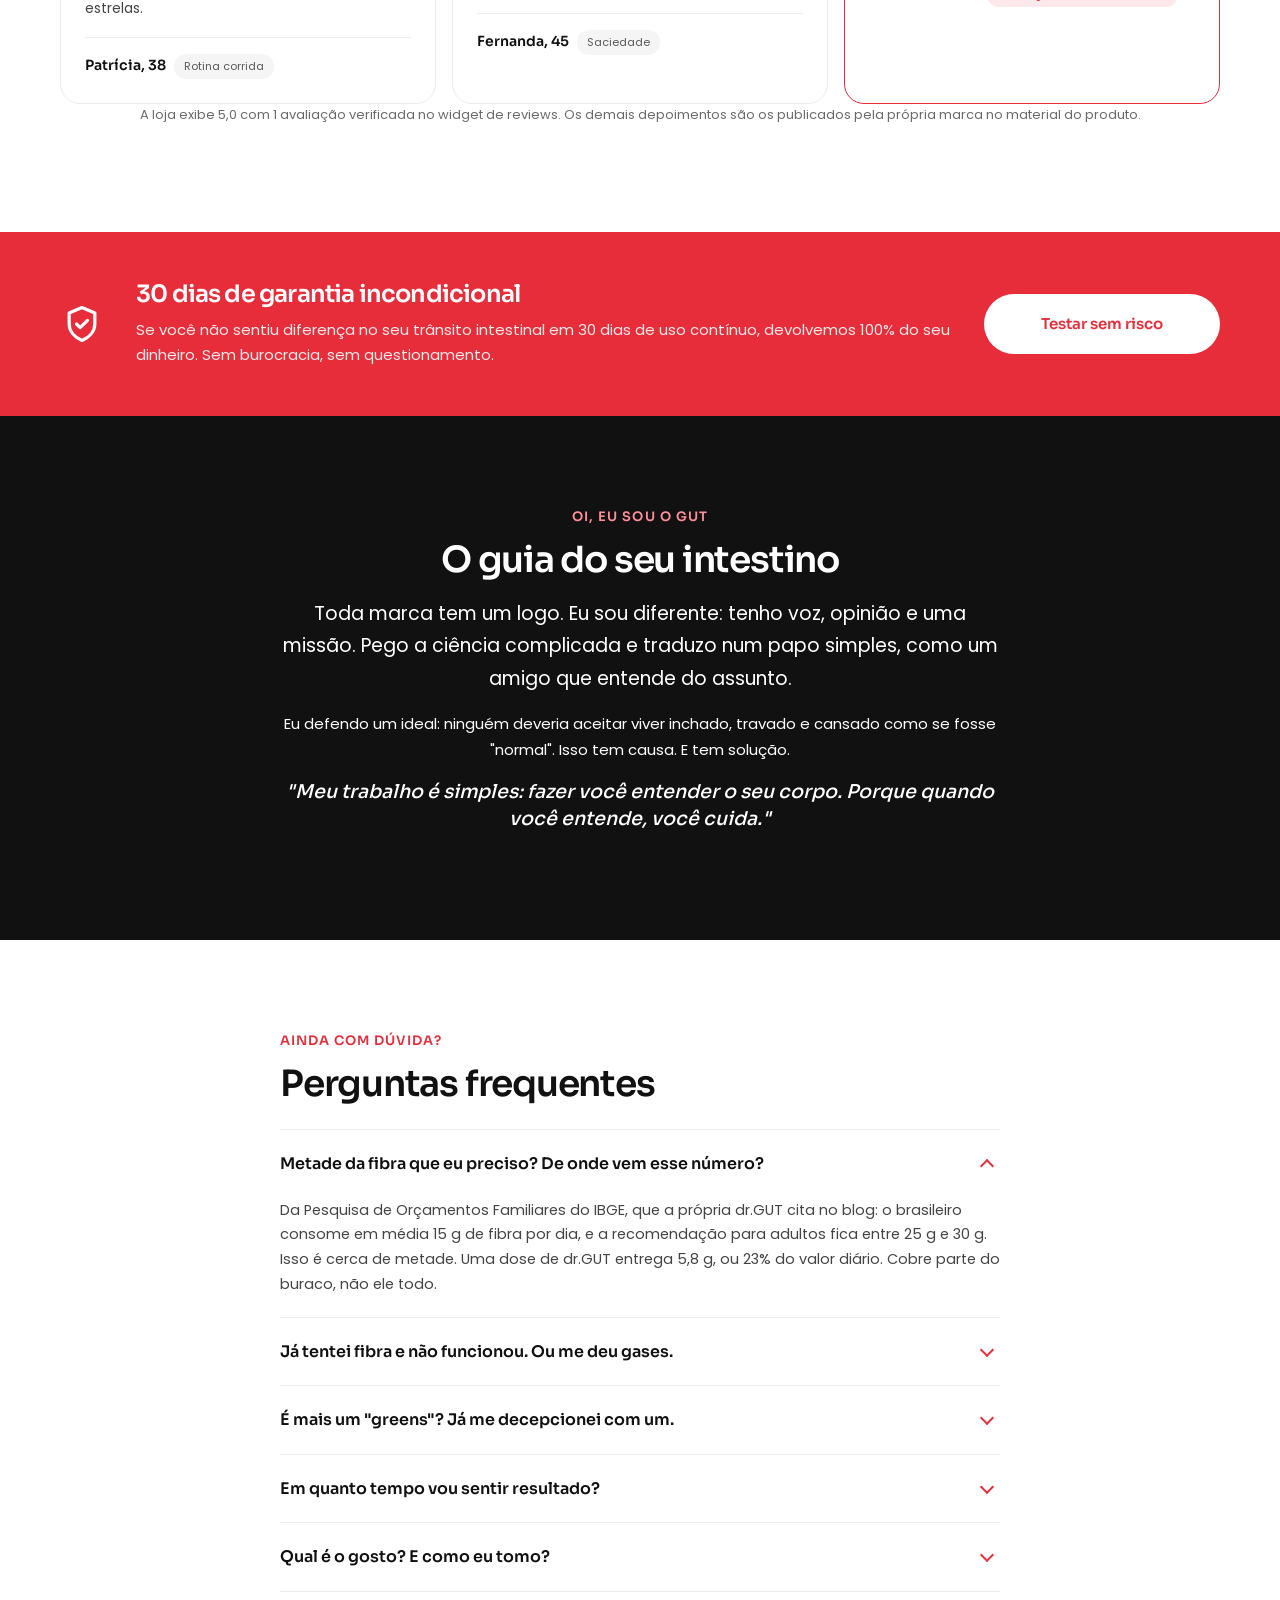
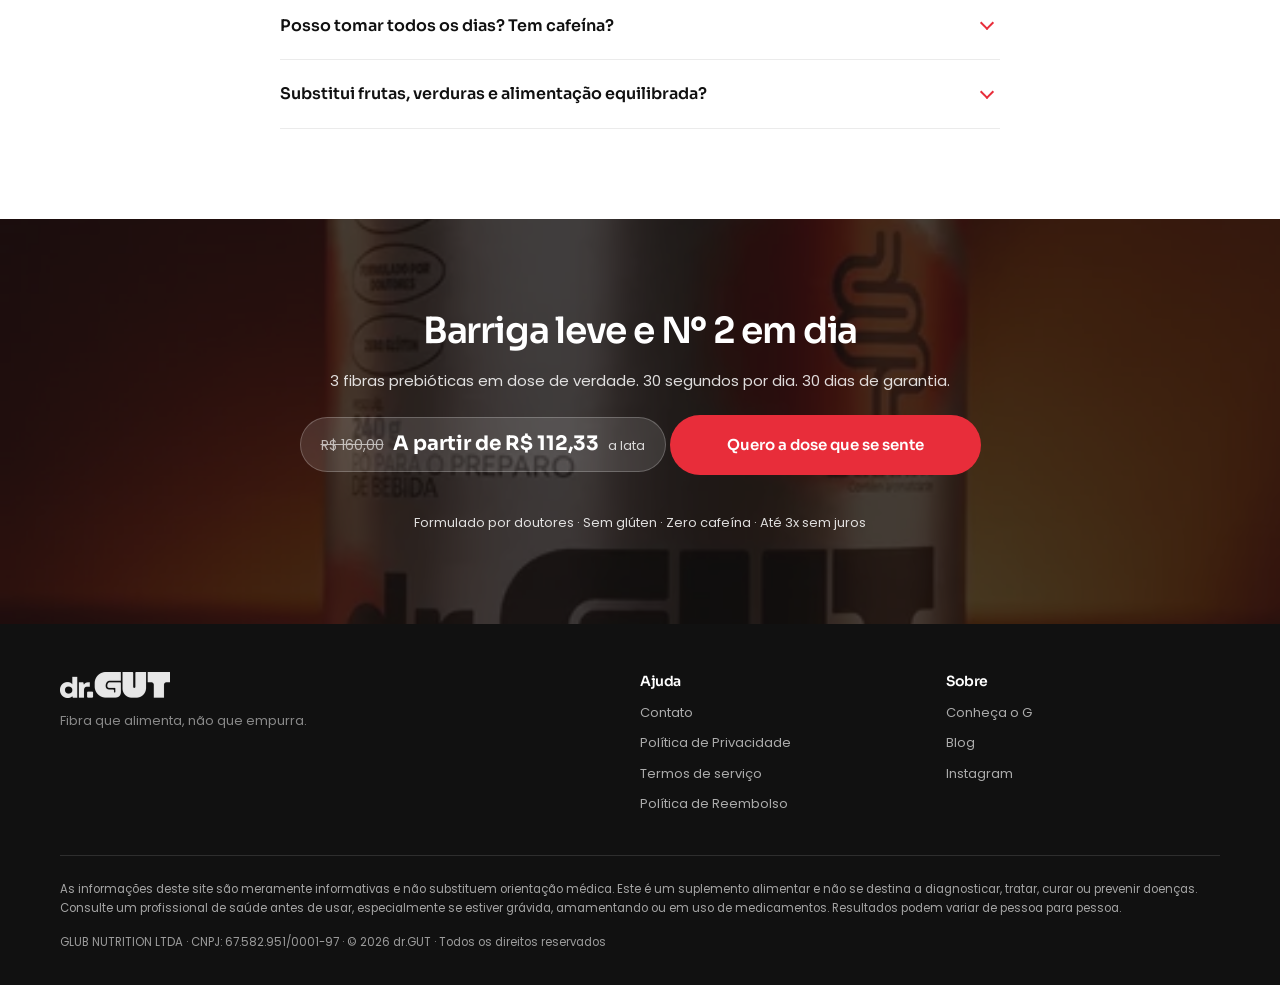
==== commit 98342b51: "Adiciona /canetinha-v1: página de conversão no ângulo GLP-1 Estrutura espelhada da referência indica" ====
--- a/index.html
+++ b/index.html
@@ -533,6 +533,6 @@
   </div>
 </aside>
 
-<script src="assets/app.js?v=20261027b" defer></script>
+<script src="assets/app.js?v=20261027c" defer></script>
 </body>
 </html>
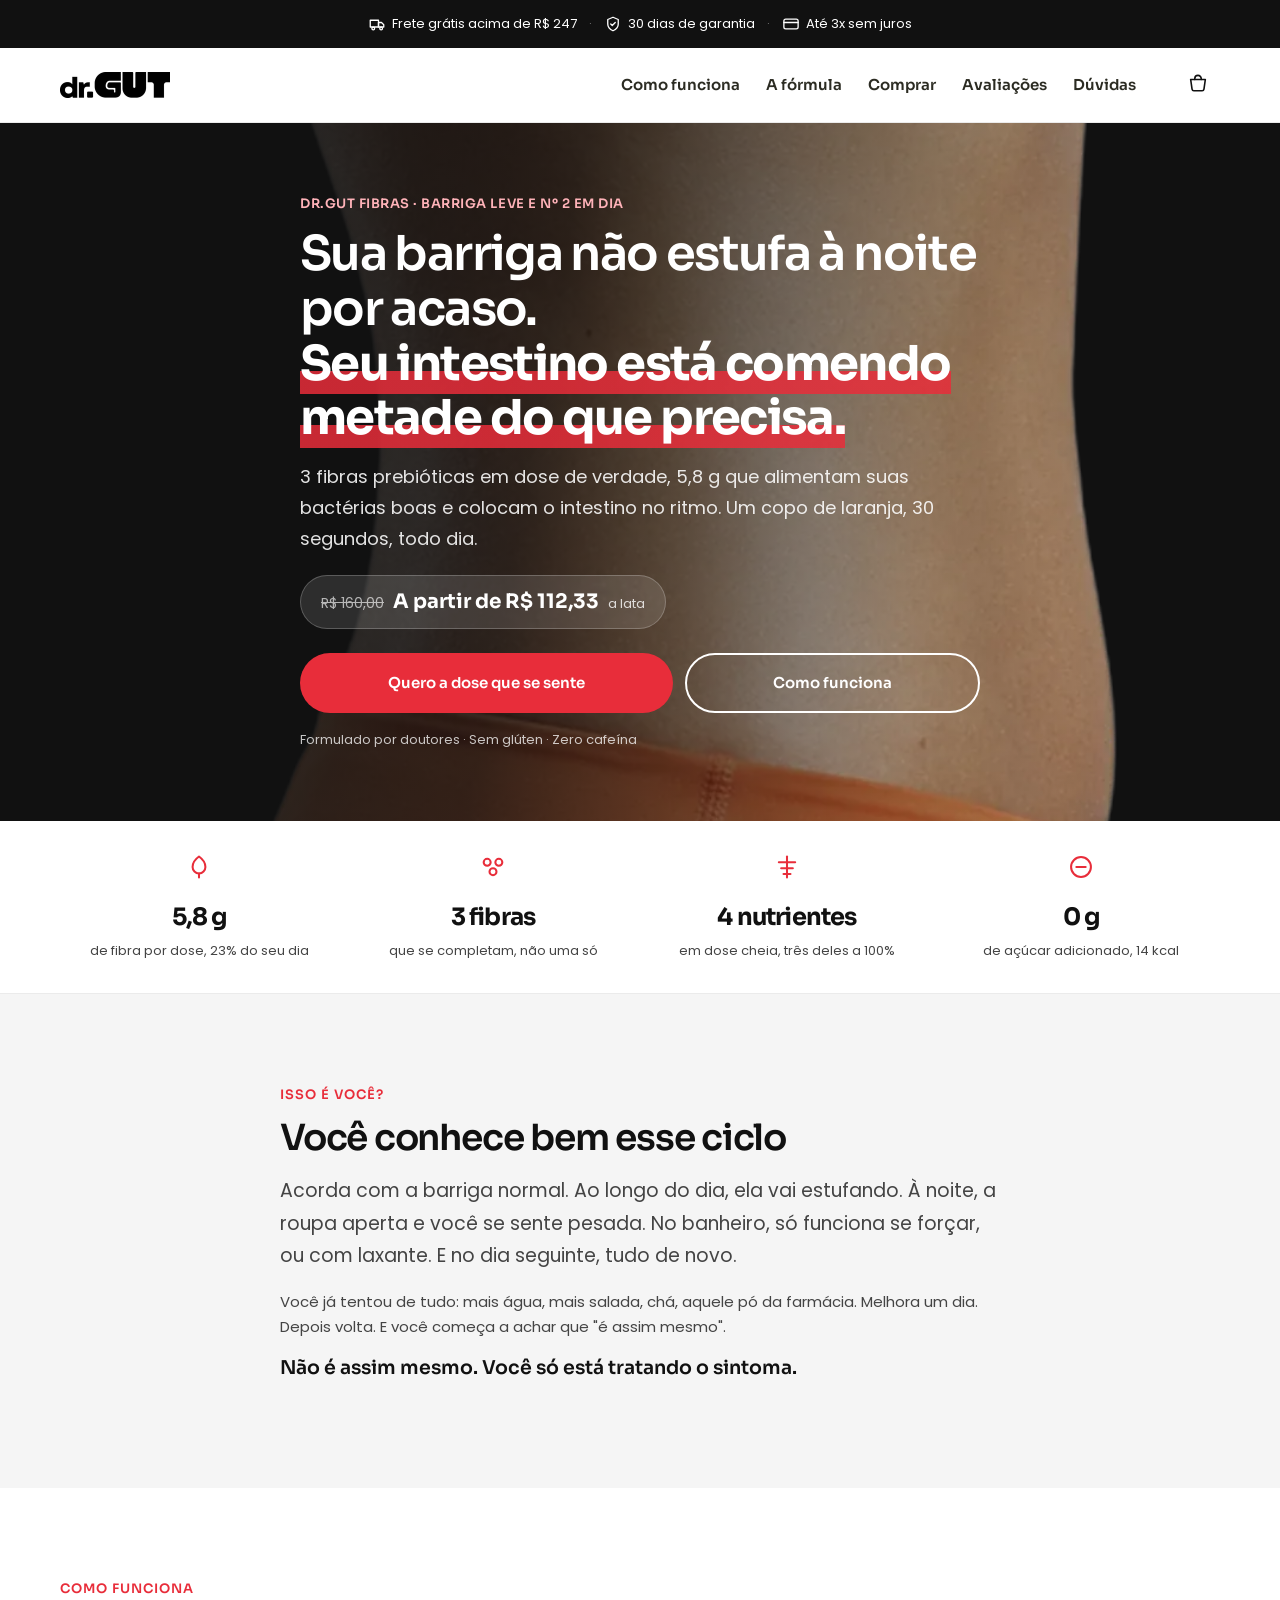
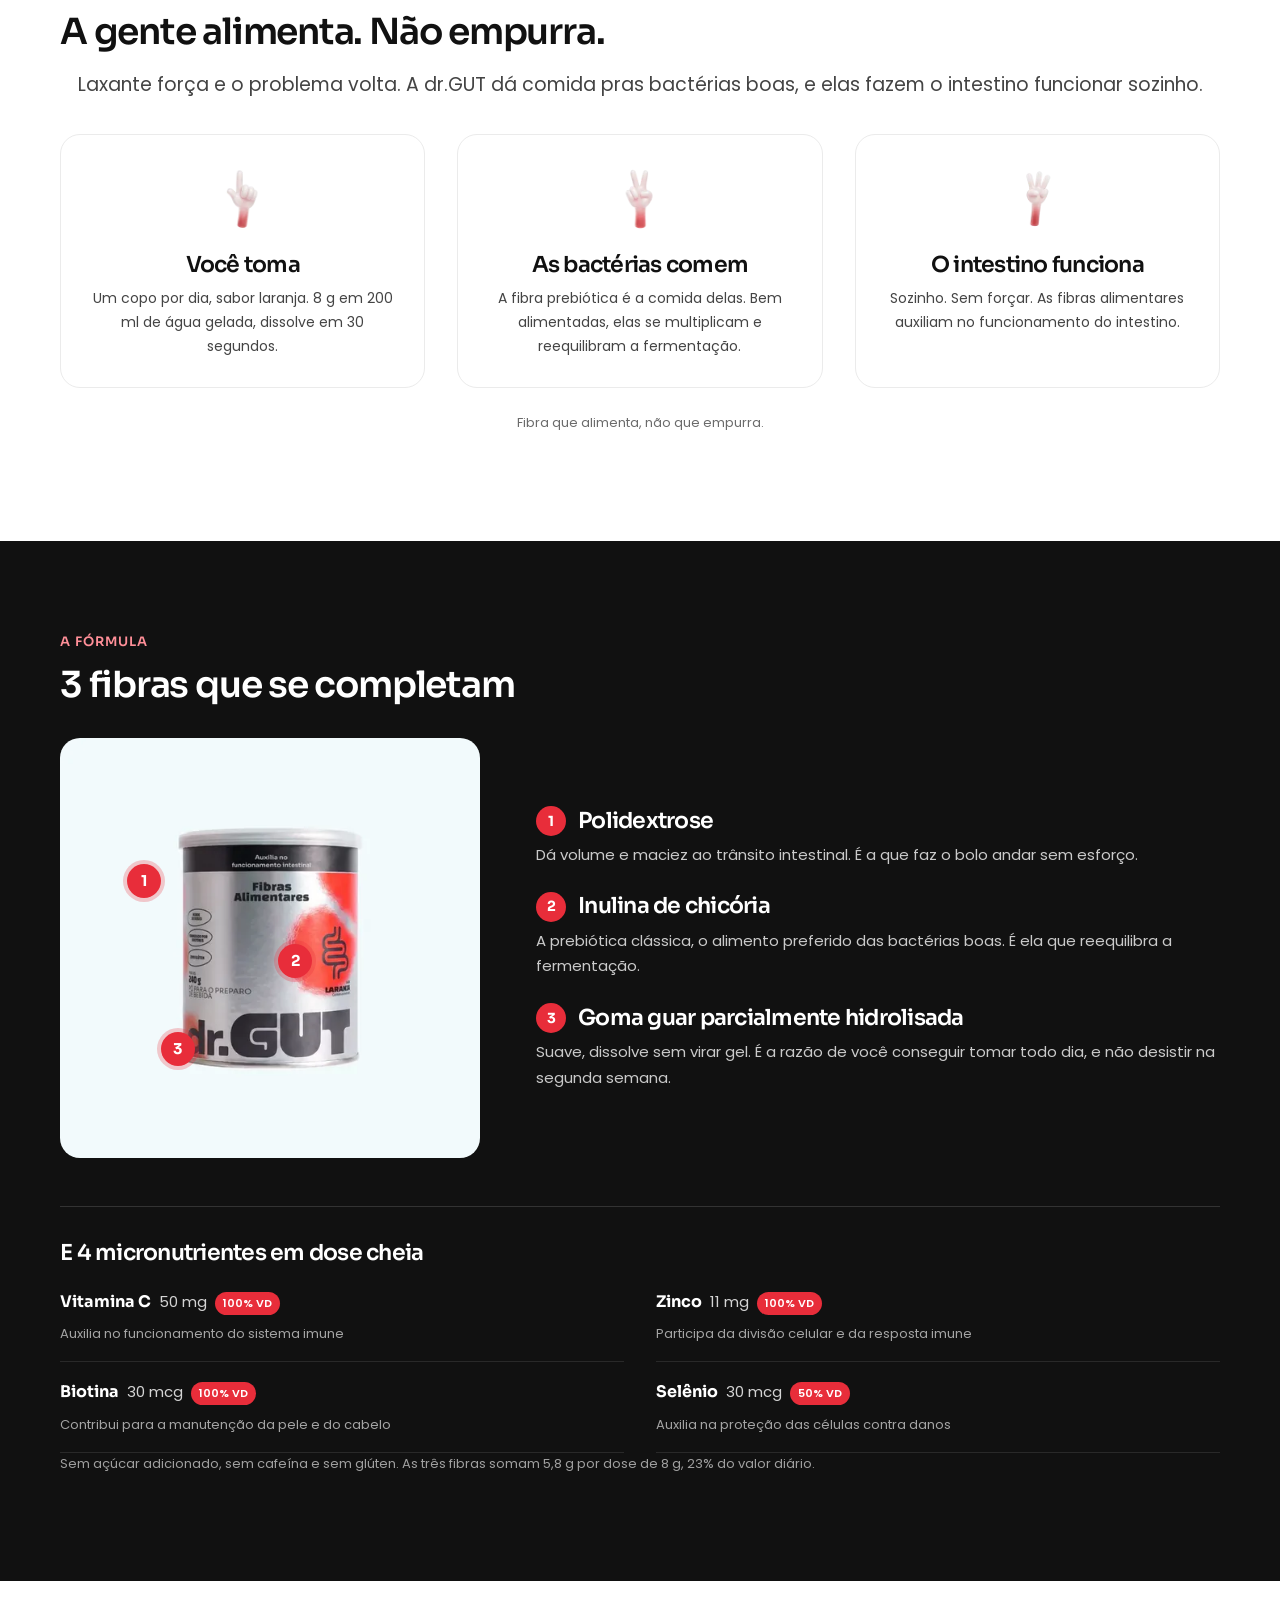
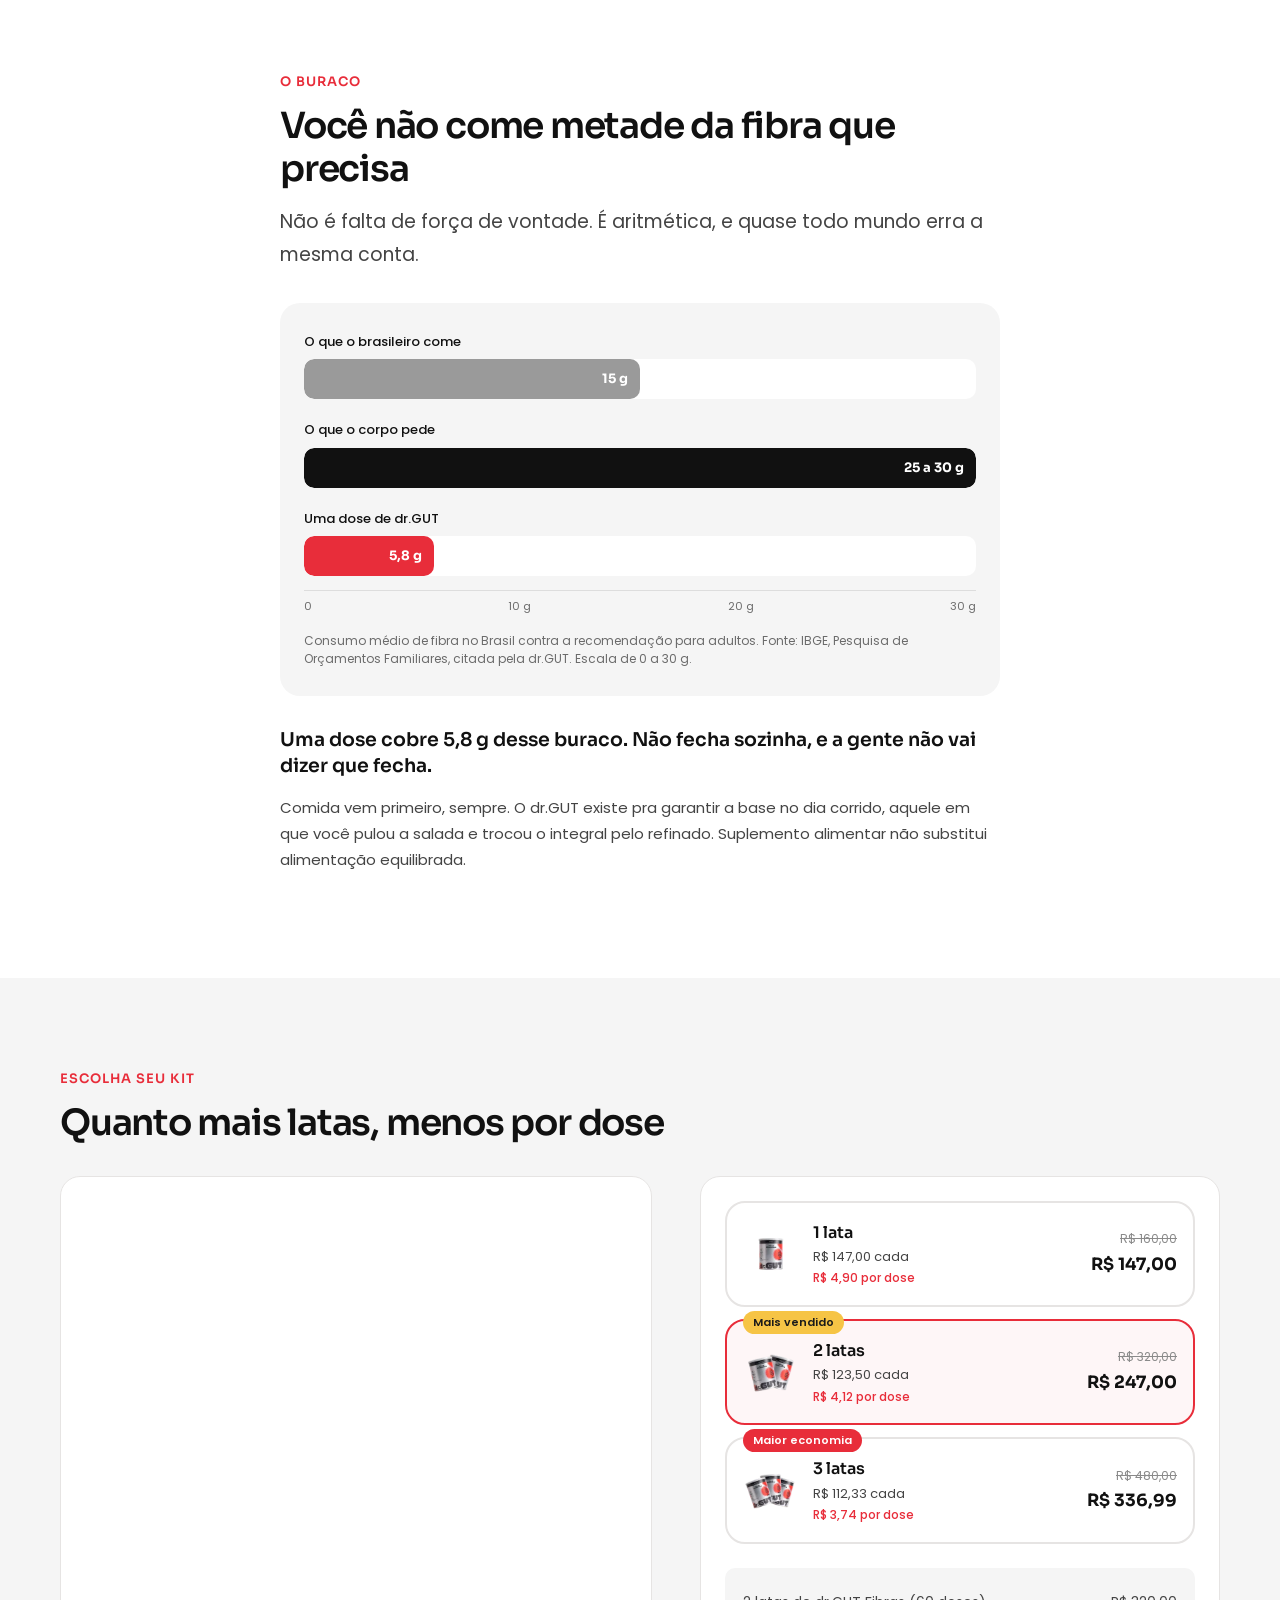
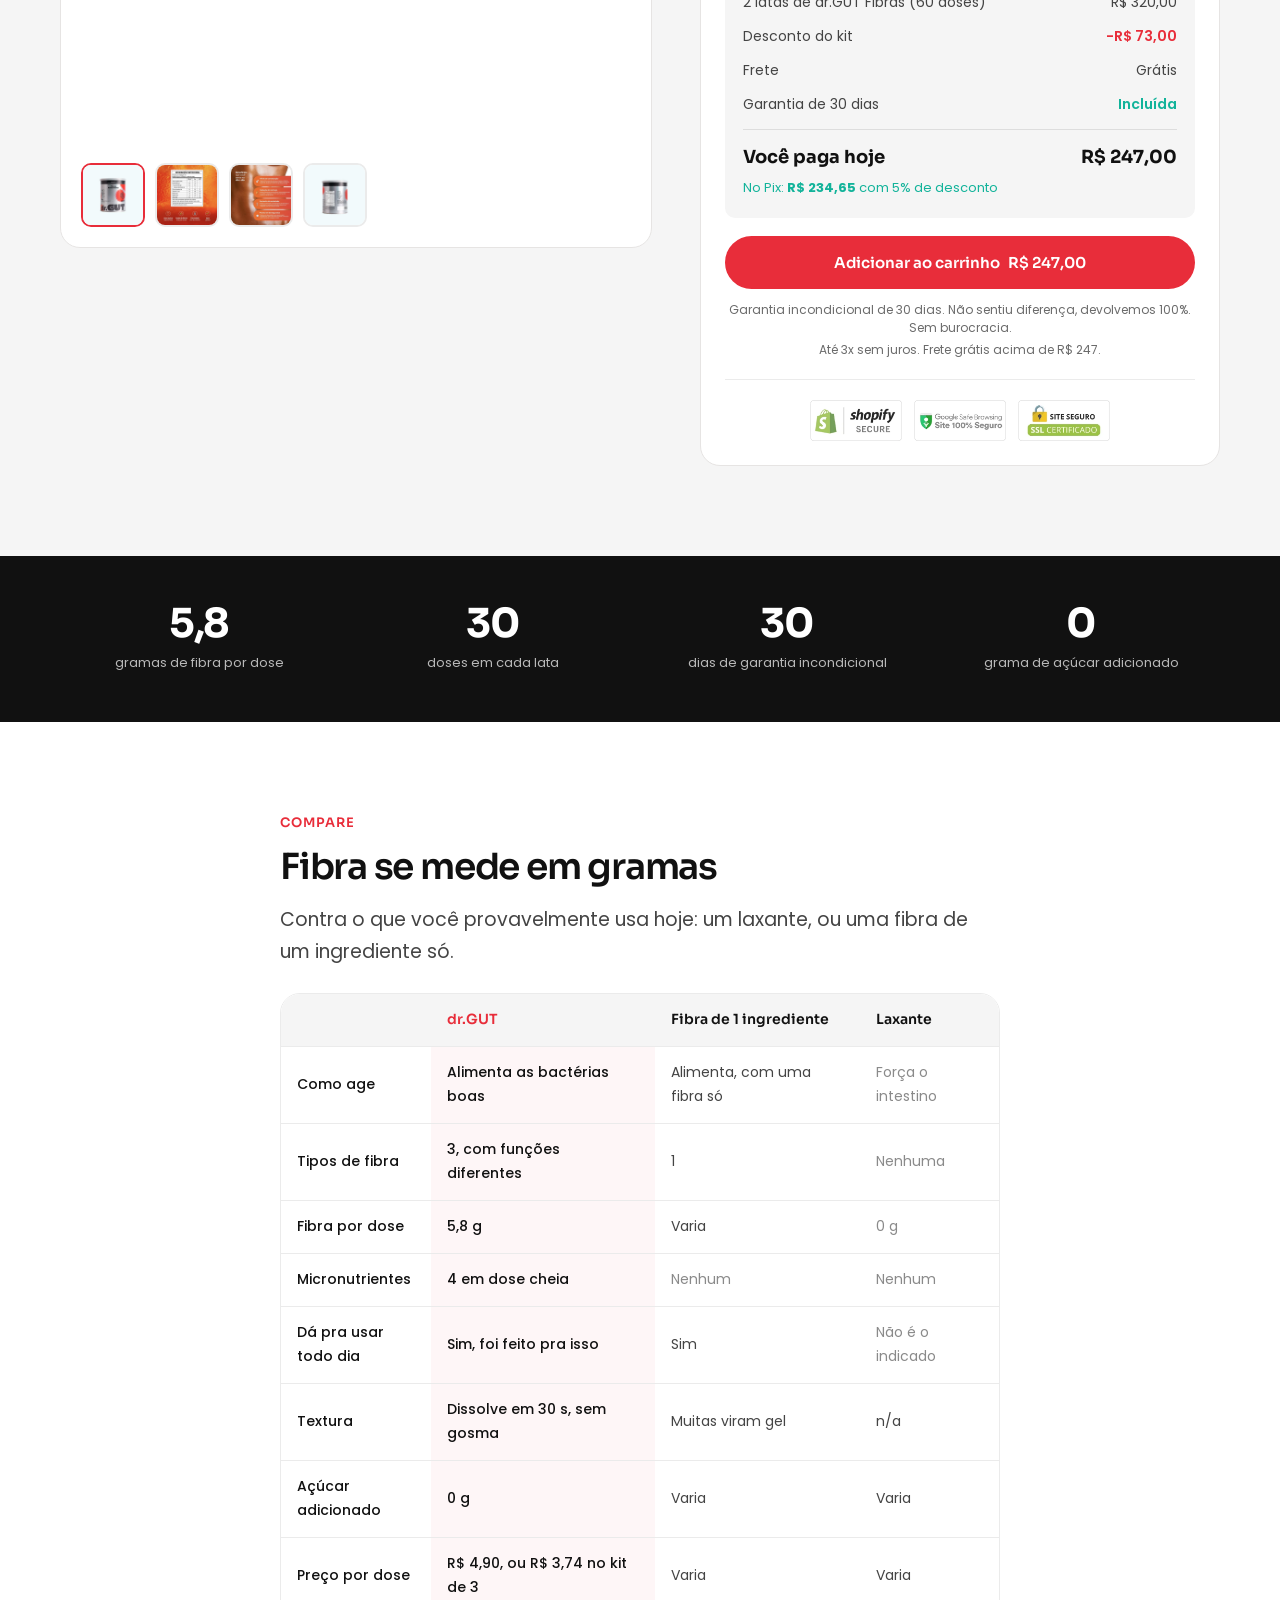
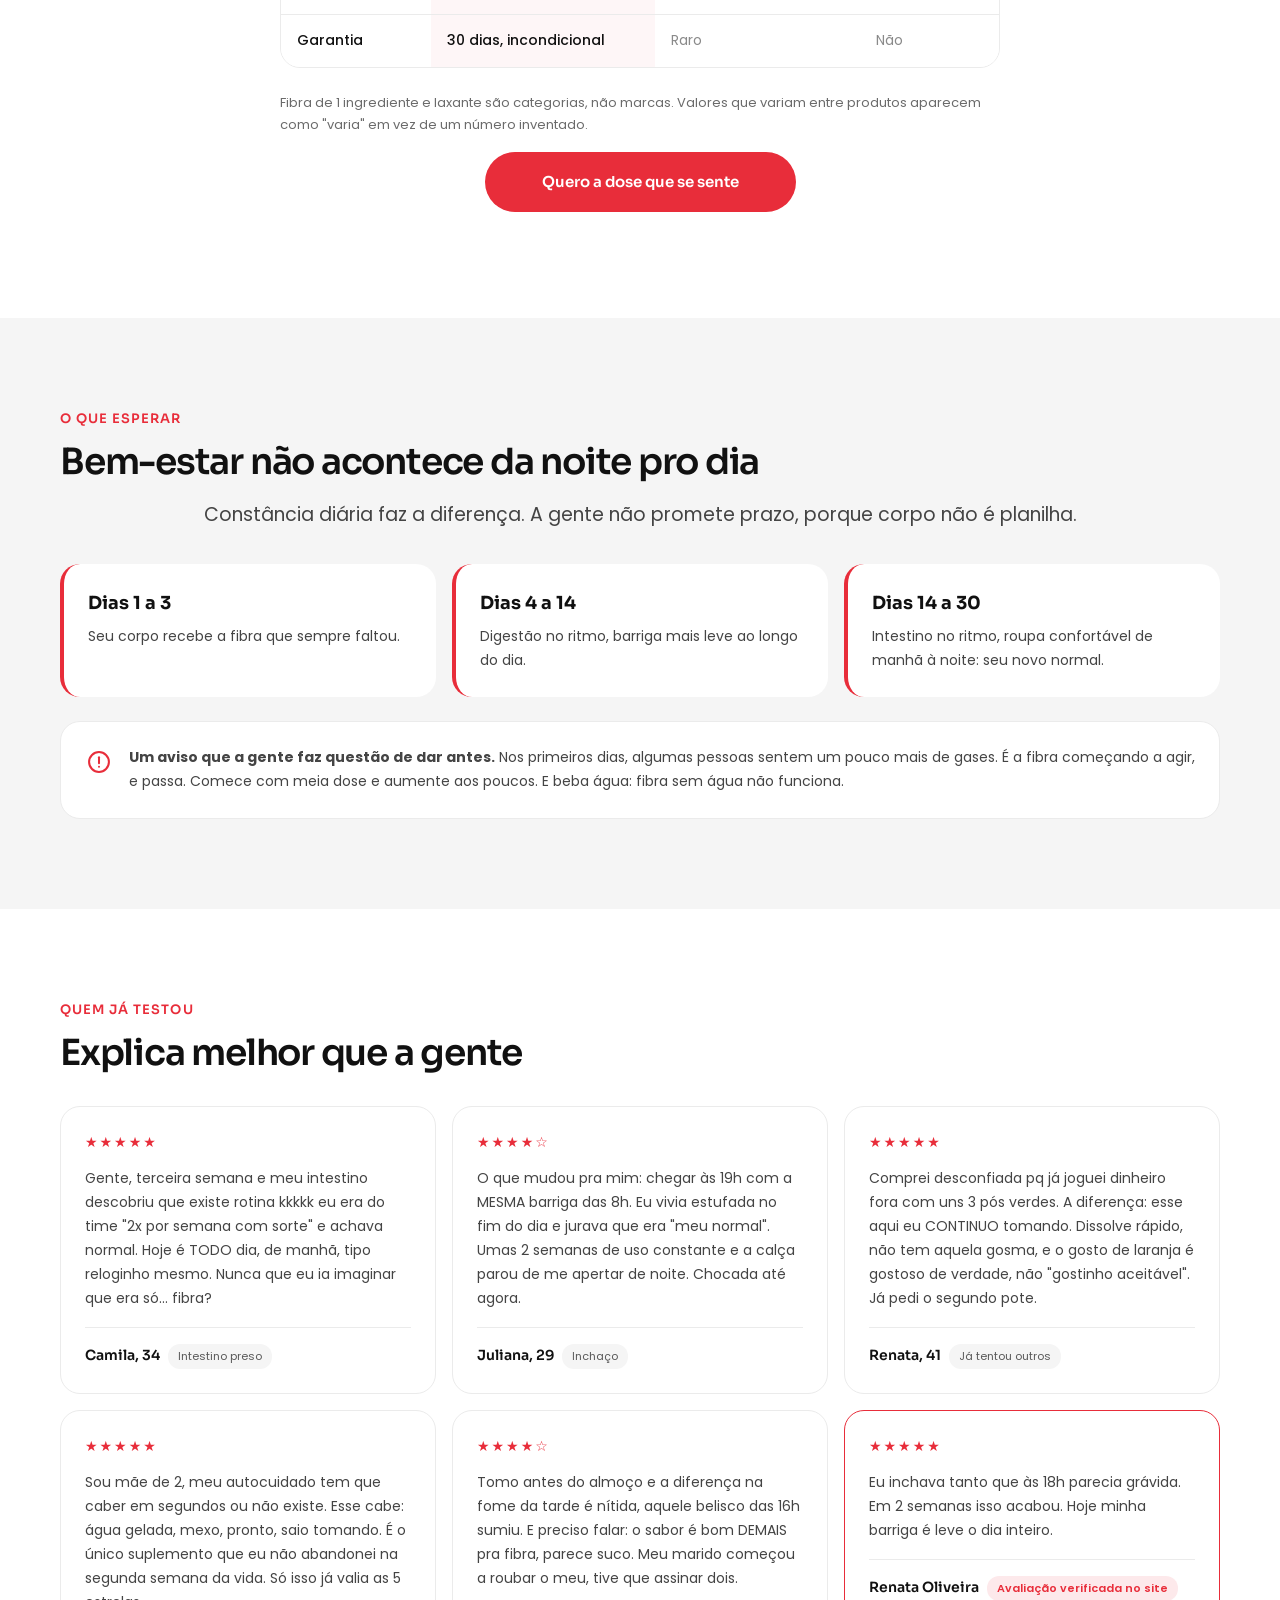
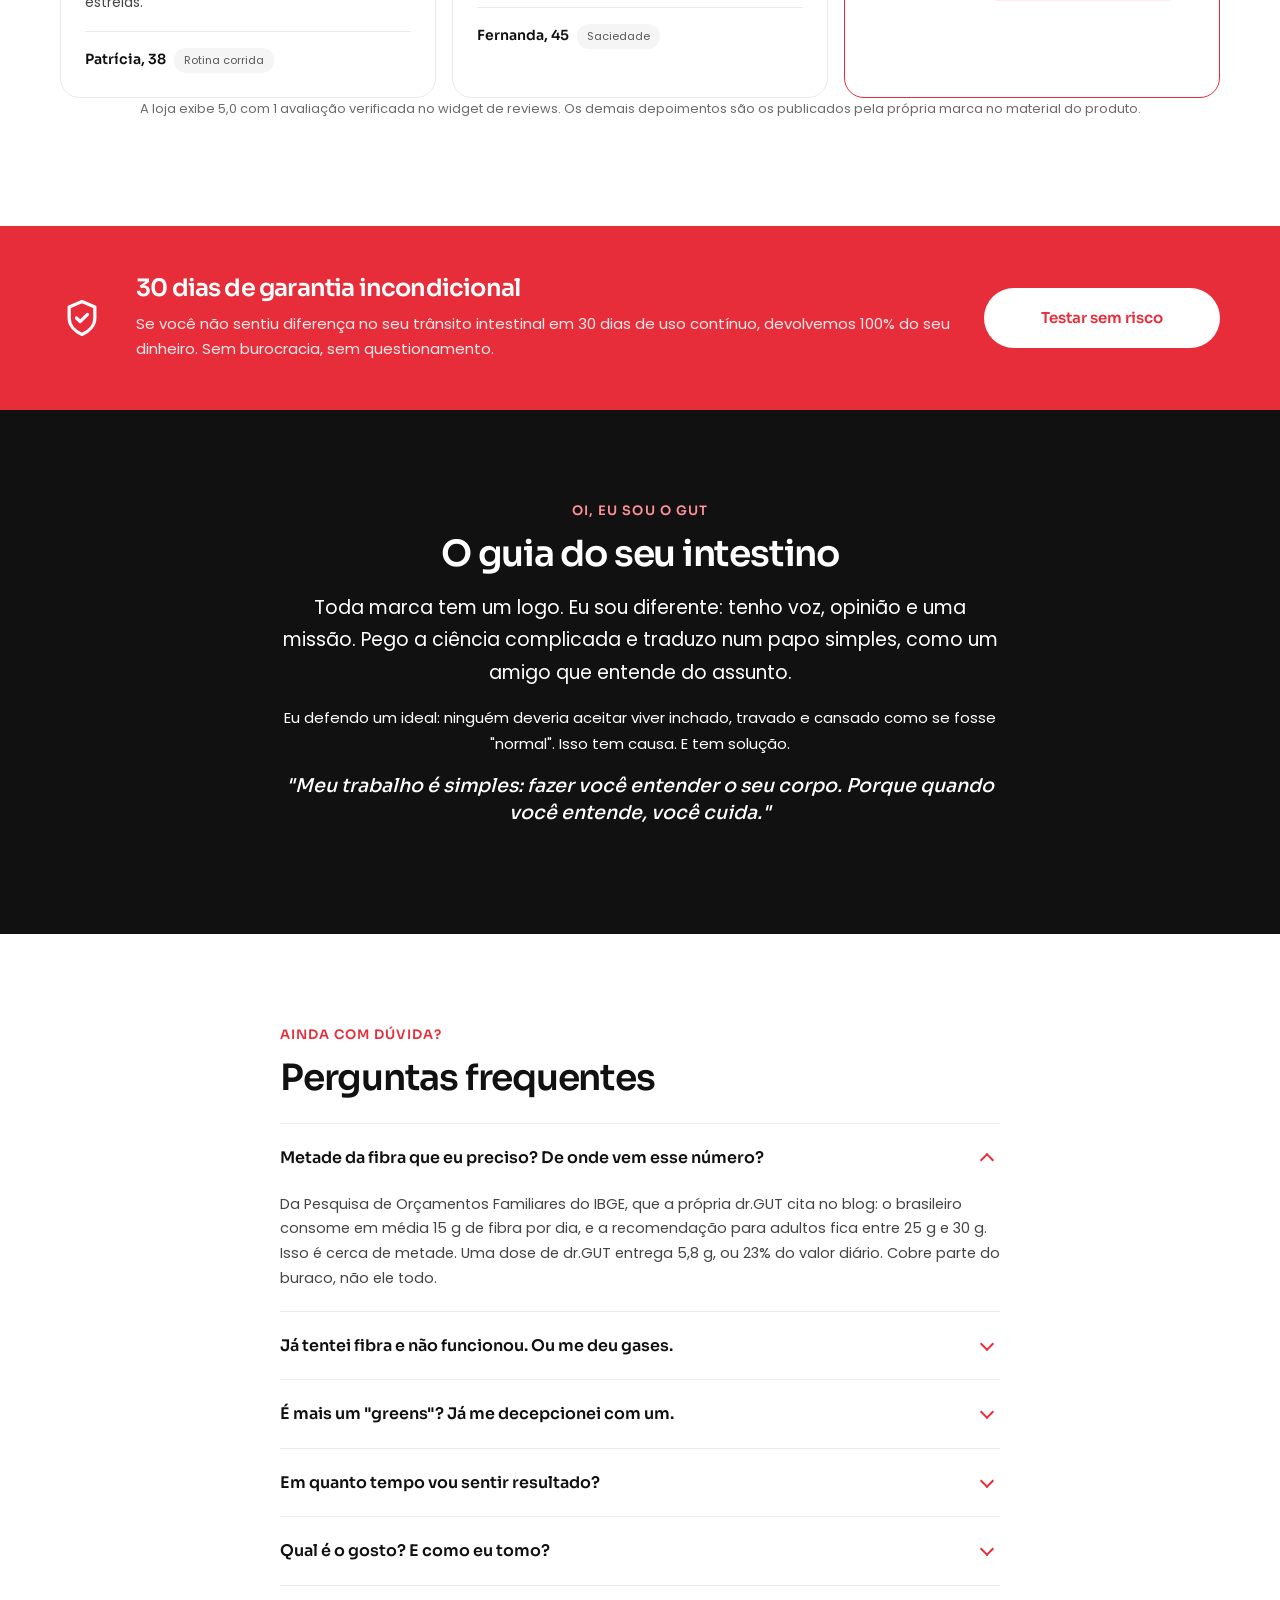
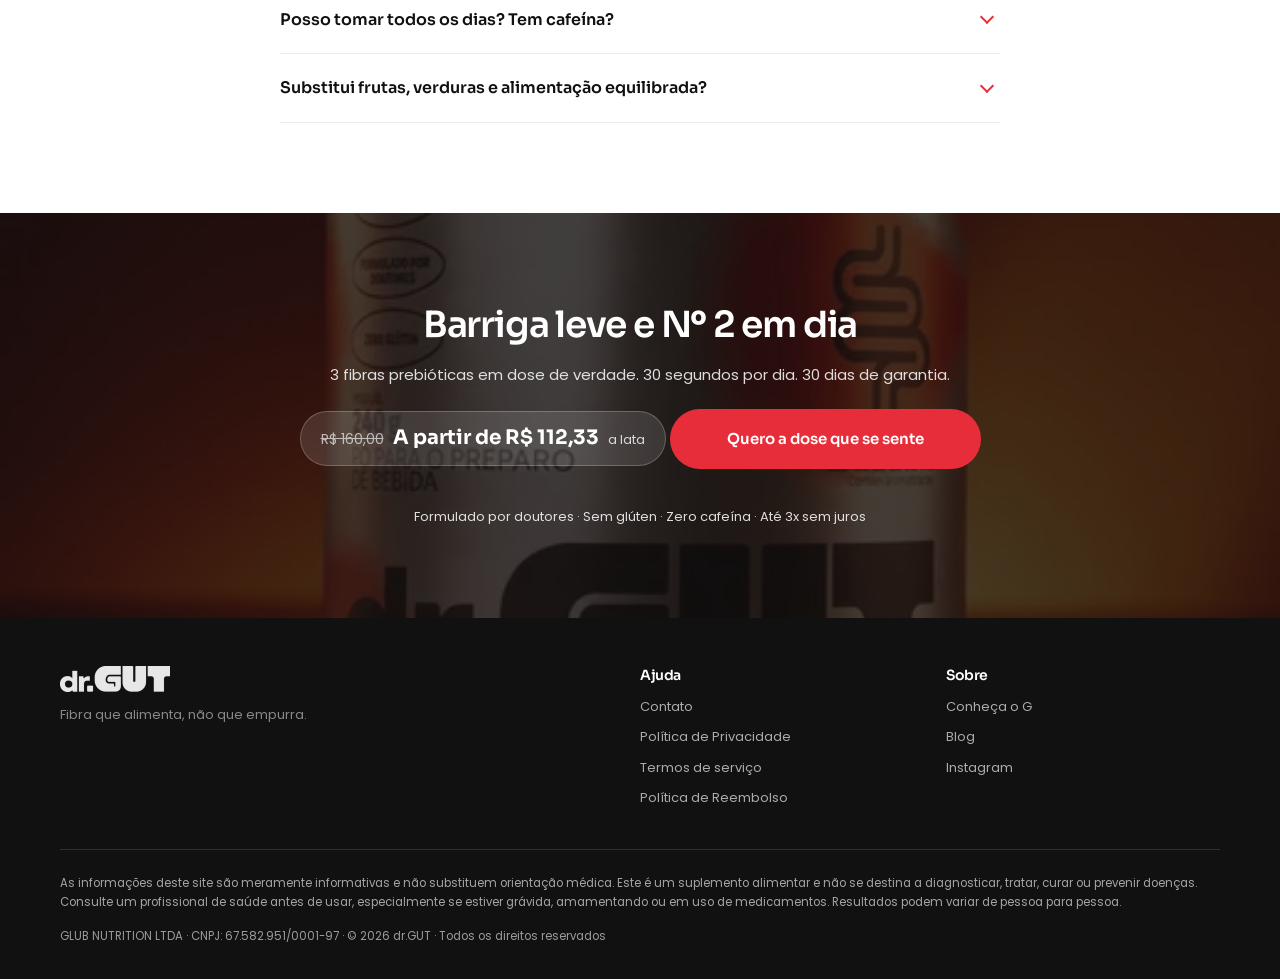
==== commit 79738fb6: "laxante-v1: valor parcelado em 3x nos kits e no resumo da compra Co-Authored-By: Claude Fable 5.1 <n" ====
--- a/index.html
+++ b/index.html
@@ -11,7 +11,7 @@
 <link rel="preconnect" href="https://fonts.gstatic.com" crossorigin>
 <link rel="preload" as="style" href="https://fonts.googleapis.com/css2?family=Poppins:wght@400;500;600&family=Sora:wght@500;600;700&display=swap" onload="this.onload=null;this.rel='stylesheet'">
 <noscript><link rel="stylesheet" href="https://fonts.googleapis.com/css2?family=Poppins:wght@400;500;600&family=Sora:wght@500;600;700&display=swap"></noscript>
-<link rel="stylesheet" href="assets/styles.css?v=20261027b">
+<link rel="stylesheet" href="assets/styles.css?v=20261027c">
 <link rel="preload" as="image" href="assets/img/torso.webp" imagesrcset="assets/img/torso-540.webp 540w, assets/img/torso.webp 1080w" imagesizes="100vw" fetchpriority="high">
 </head>
 <body>
@@ -533,6 +533,6 @@
   </div>
 </aside>
 
-<script src="assets/app.js?v=20261027c" defer></script>
+<script src="assets/app.js?v=20261027d" defer></script>
 </body>
 </html>
--- a/assets/styles.css
+++ b/assets/styles.css
@@ -217,6 +217,7 @@
 .plan__txt{flex:1;min-width:0}
 .plan__name{font-family:var(--heading-font);font-weight:600;font-size:1.6rem;color:var(--heading);margin:0}
 .plan__unit{font-size:1.3rem;margin:0}
+.plan__inst{font-size:1.25rem;color:var(--heading);font-weight:600;margin:.1rem 0 0}
 .plan__dose{font-size:1.2rem;color:var(--primary);font-weight:500;margin:0}
 .plan__price{text-align:right;flex:none}
 .plan__was{display:block;font-size:1.2rem;text-decoration:line-through;color:#8a8a8a}
@@ -232,7 +233,9 @@
 .receipt__line .neg{color:var(--primary);font-weight:600}
 .receipt__line .inc{color:var(--pix);font-weight:600}
 .receipt__total{display:flex;justify-content:space-between;gap:1.6rem;border-top:1px solid #ddd;margin-top:.8rem;padding-top:1.2rem;font-family:var(--heading-font);font-weight:700;font-size:1.8rem;color:var(--heading)}
-.receipt__pix{margin:1rem 0 0;font-size:1.3rem;color:var(--pix)}
+.receipt__inst{margin:.6rem 0 0;font-size:1.3rem;color:var(--heading)}
+.receipt__inst strong{font-family:var(--heading-font);font-weight:700}
+.receipt__pix{margin:.4rem 0 0;font-size:1.3rem;color:var(--pix)}
 .receipt__pix strong{font-weight:700}
 
 .micro{font-size:1.2rem;color:#6b6b6b;margin:1.2rem 0 0;text-align:center;line-height:1.5}
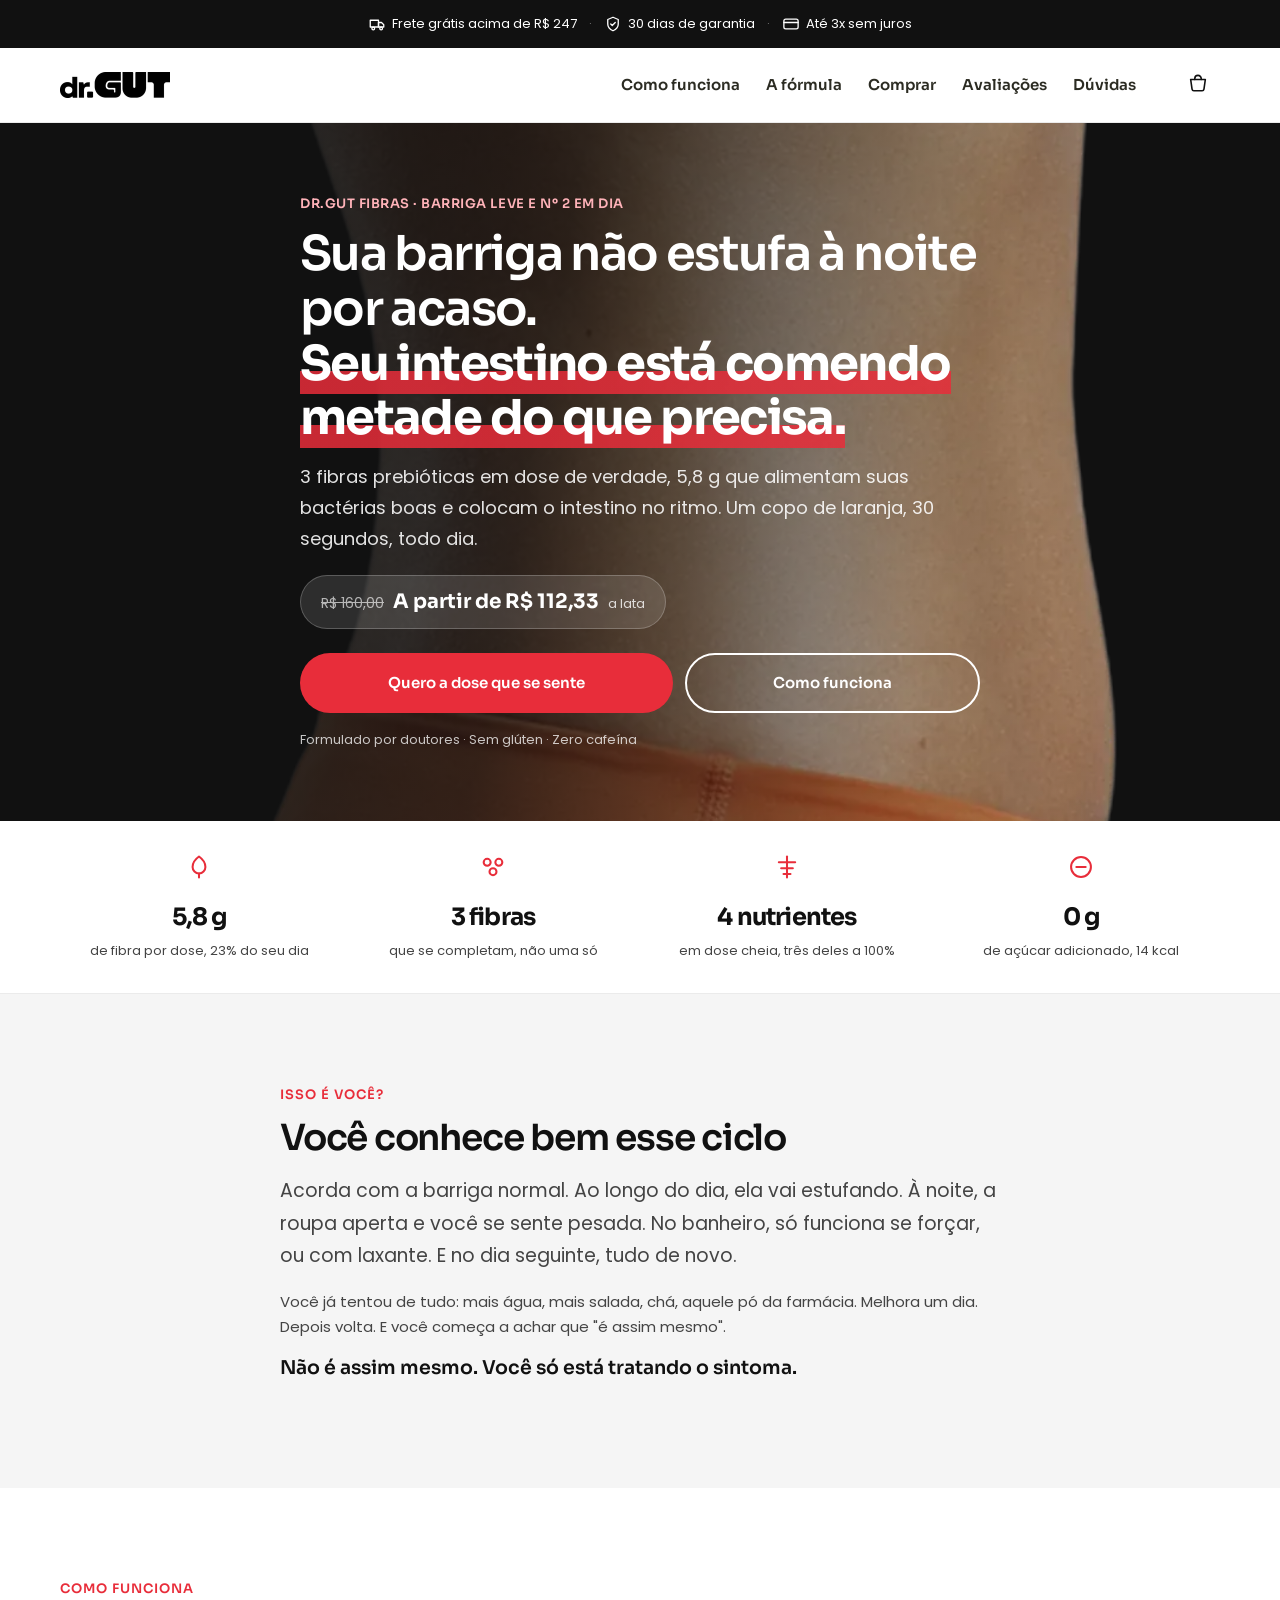
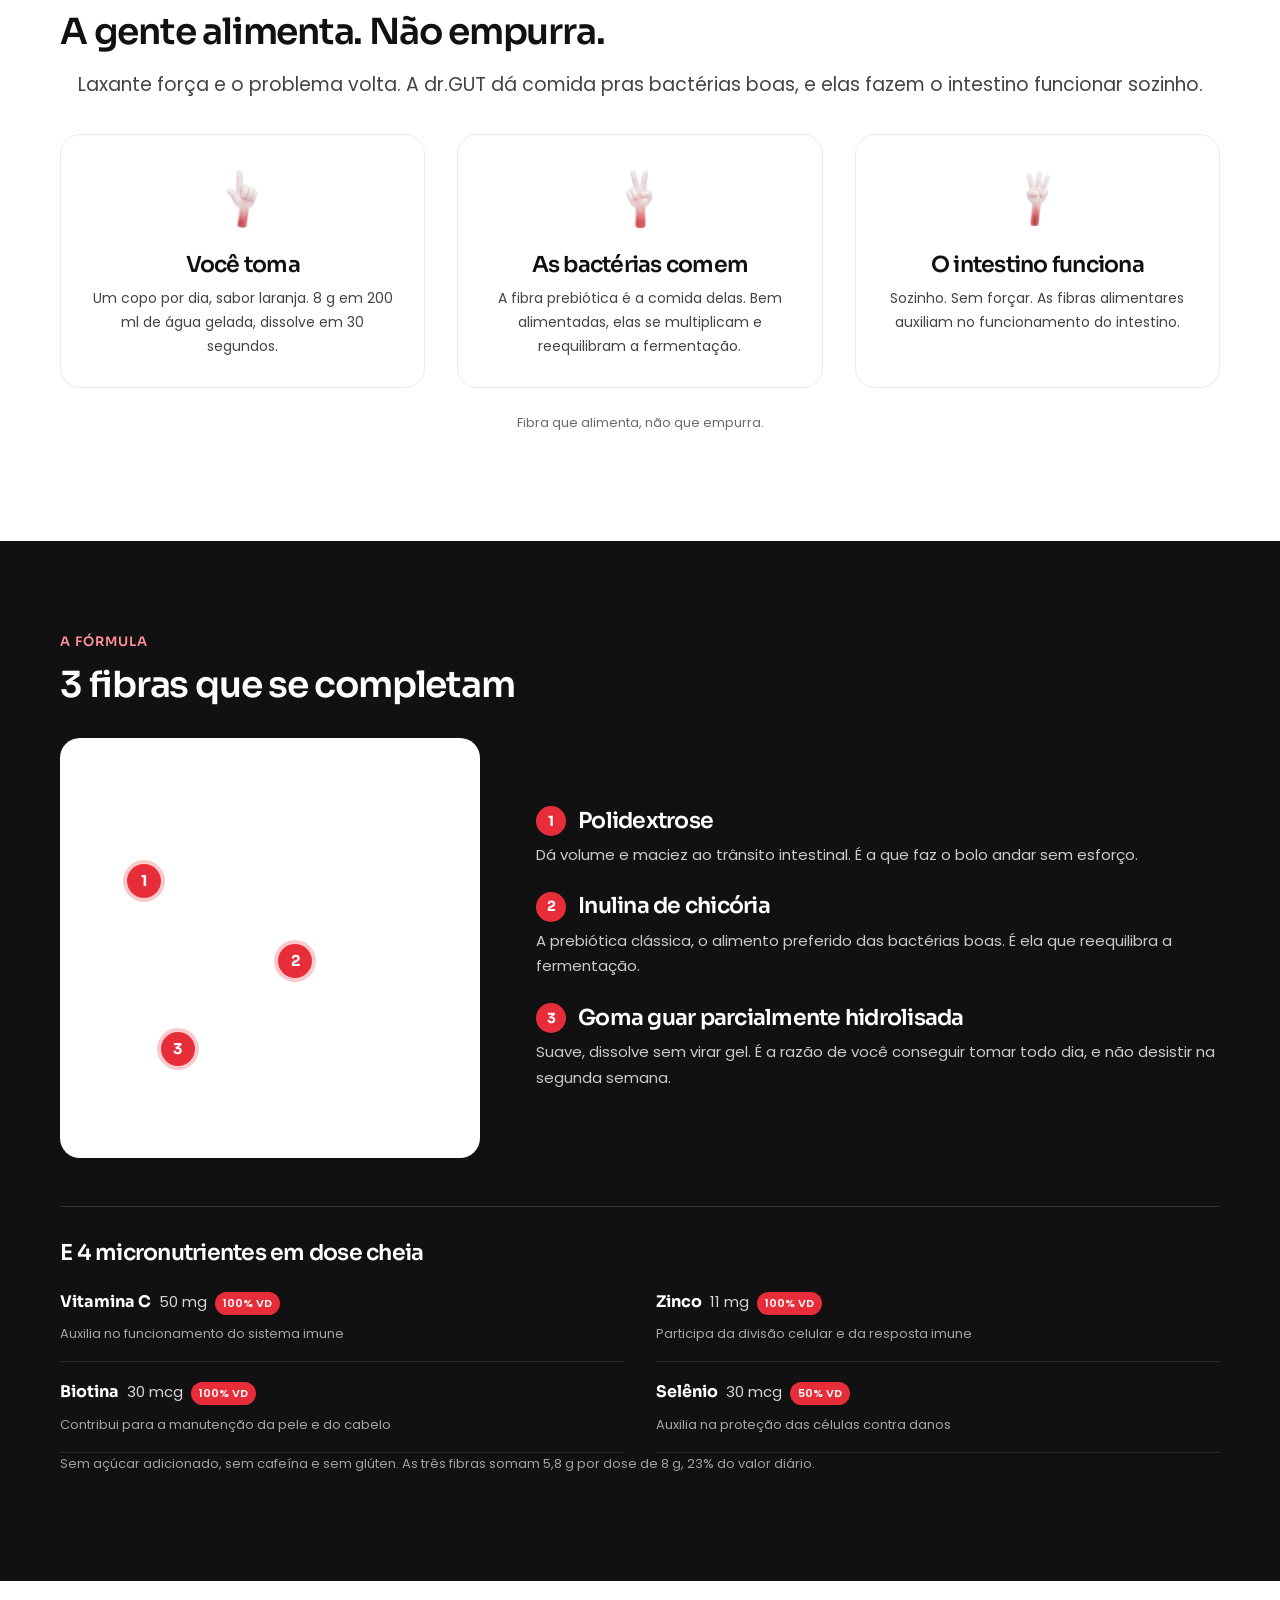
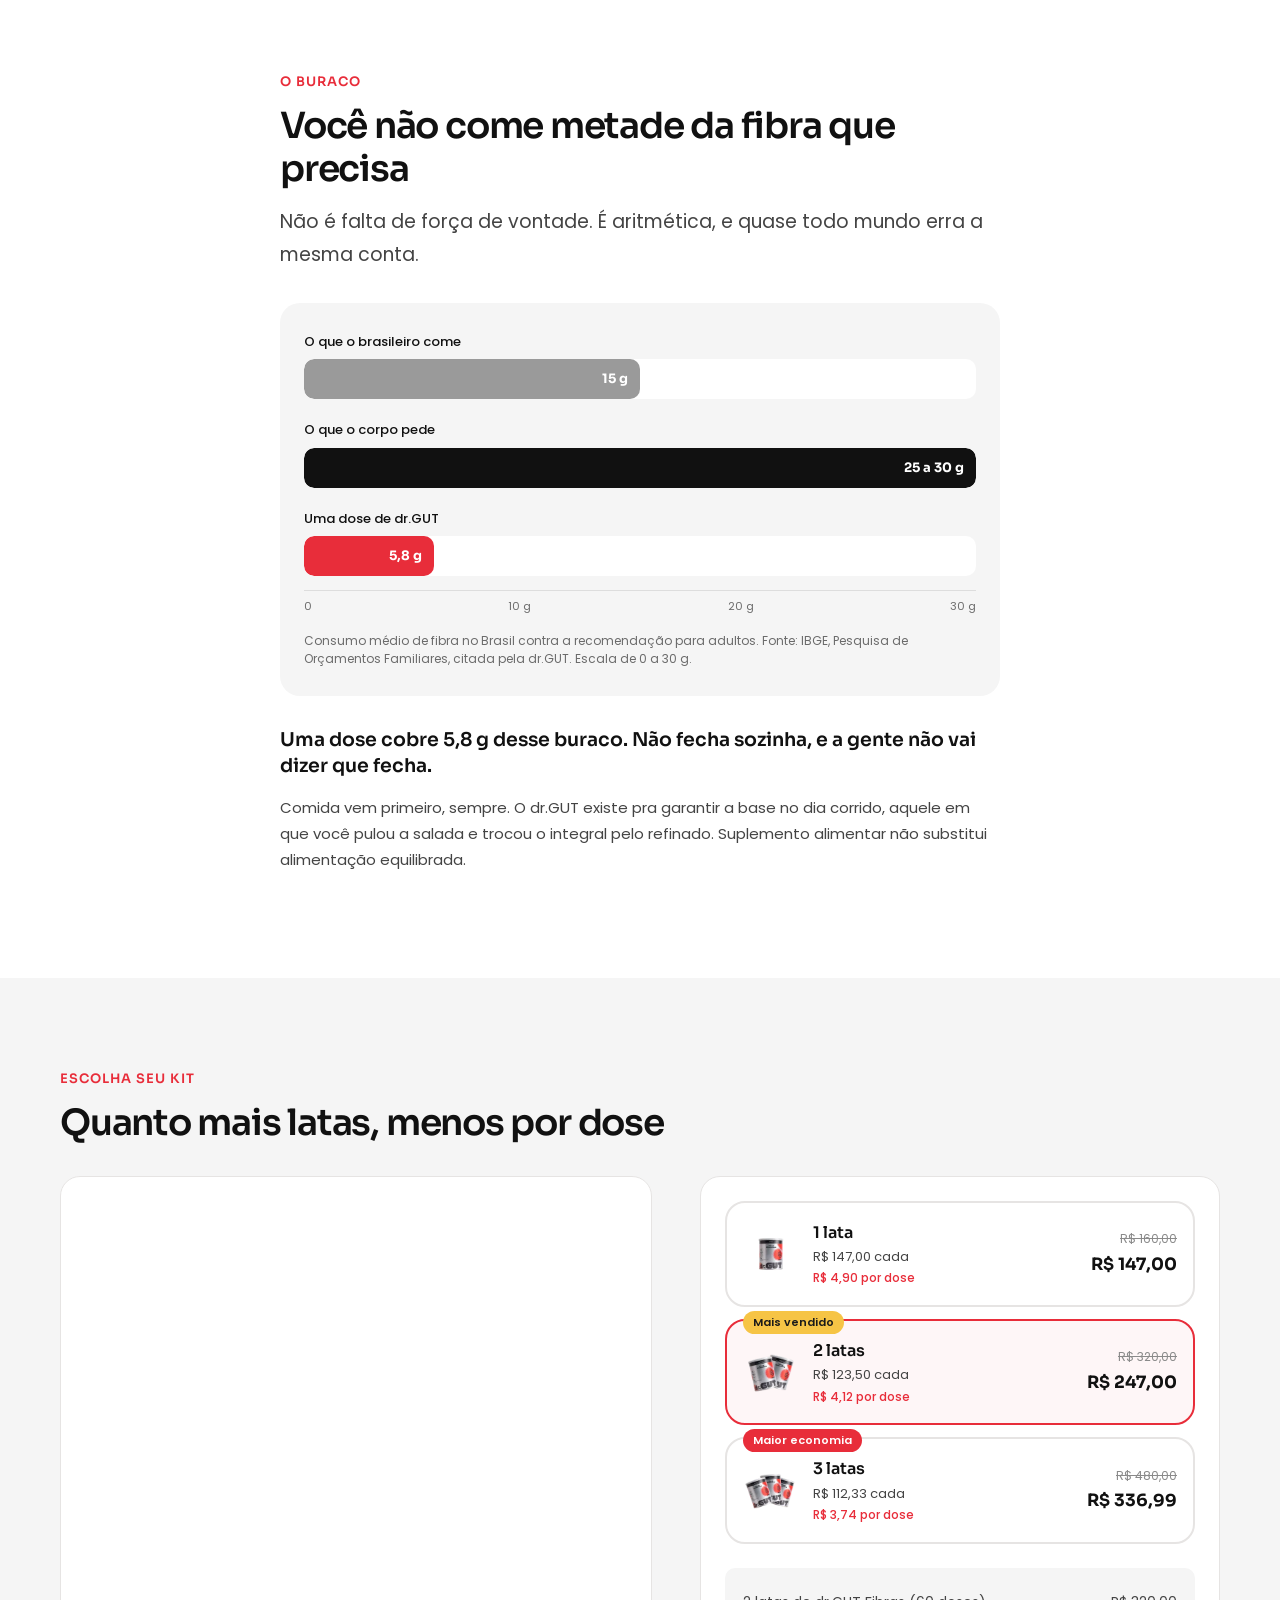
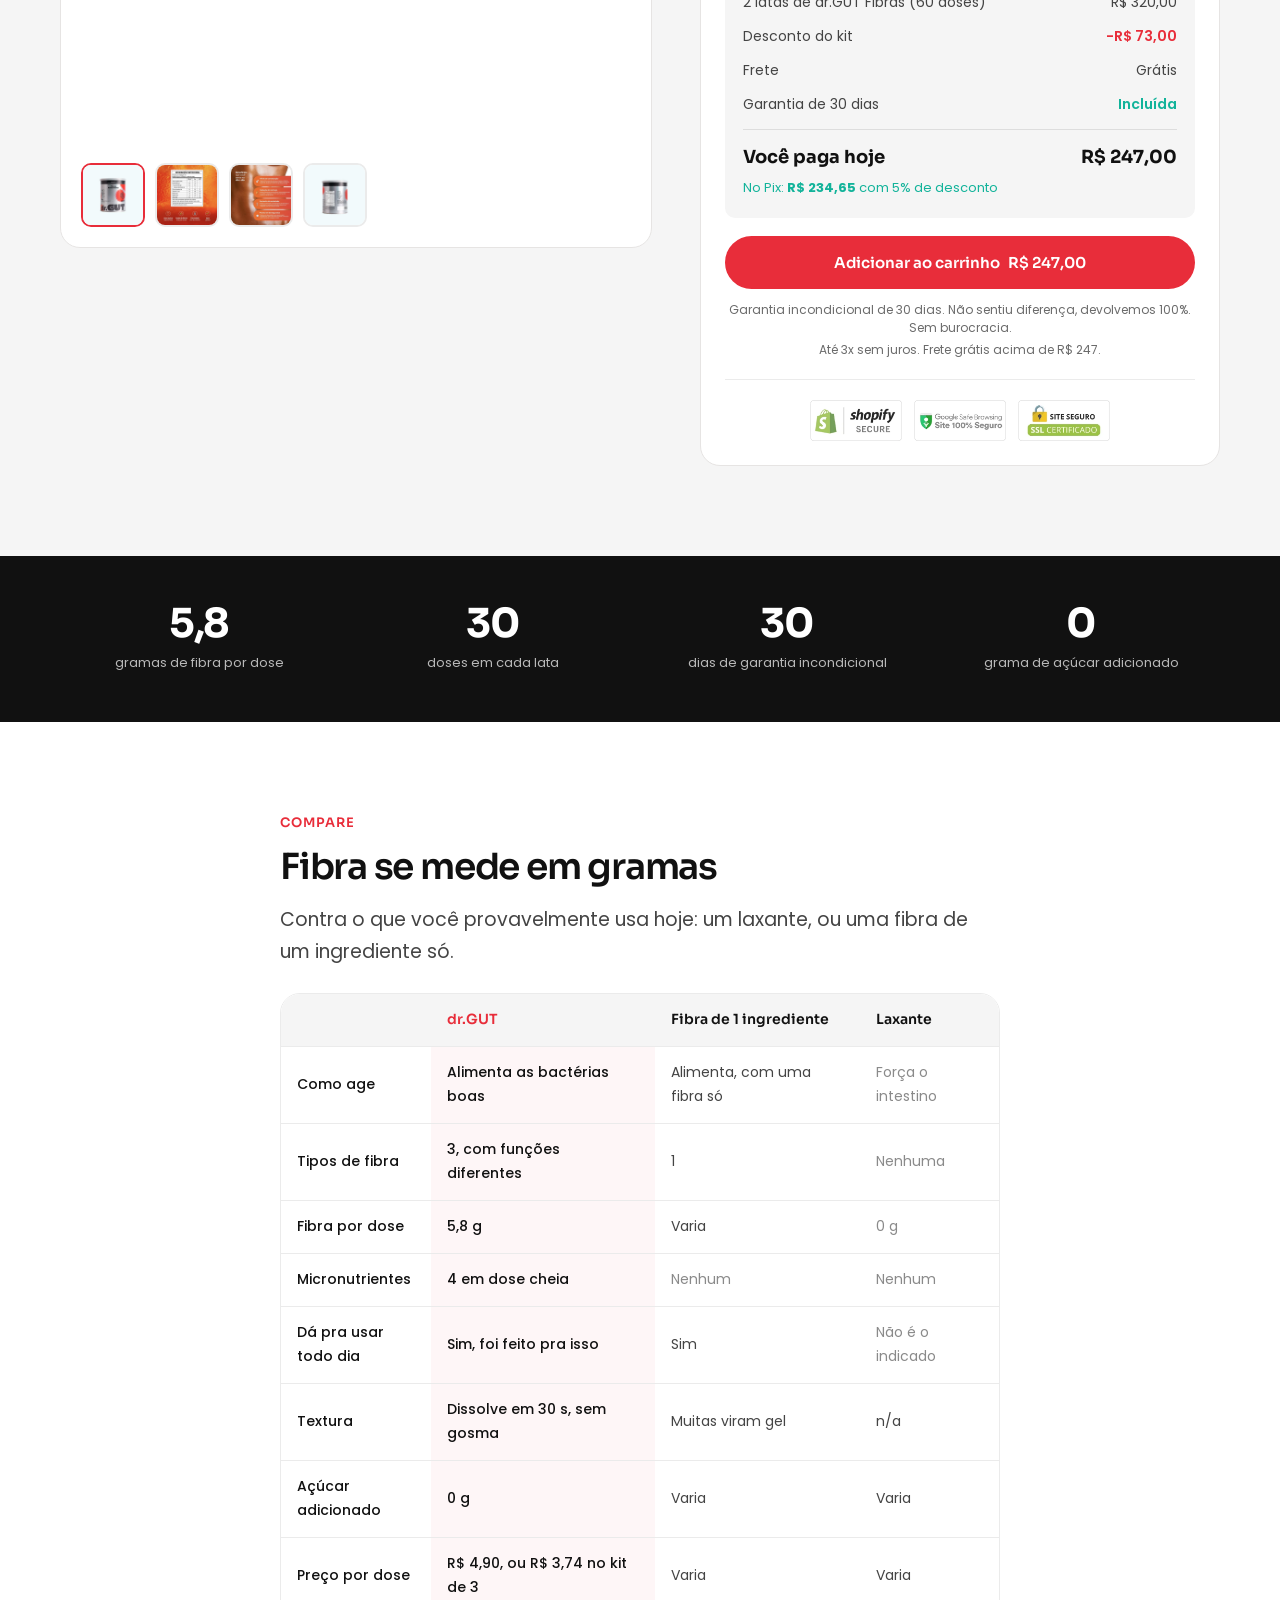
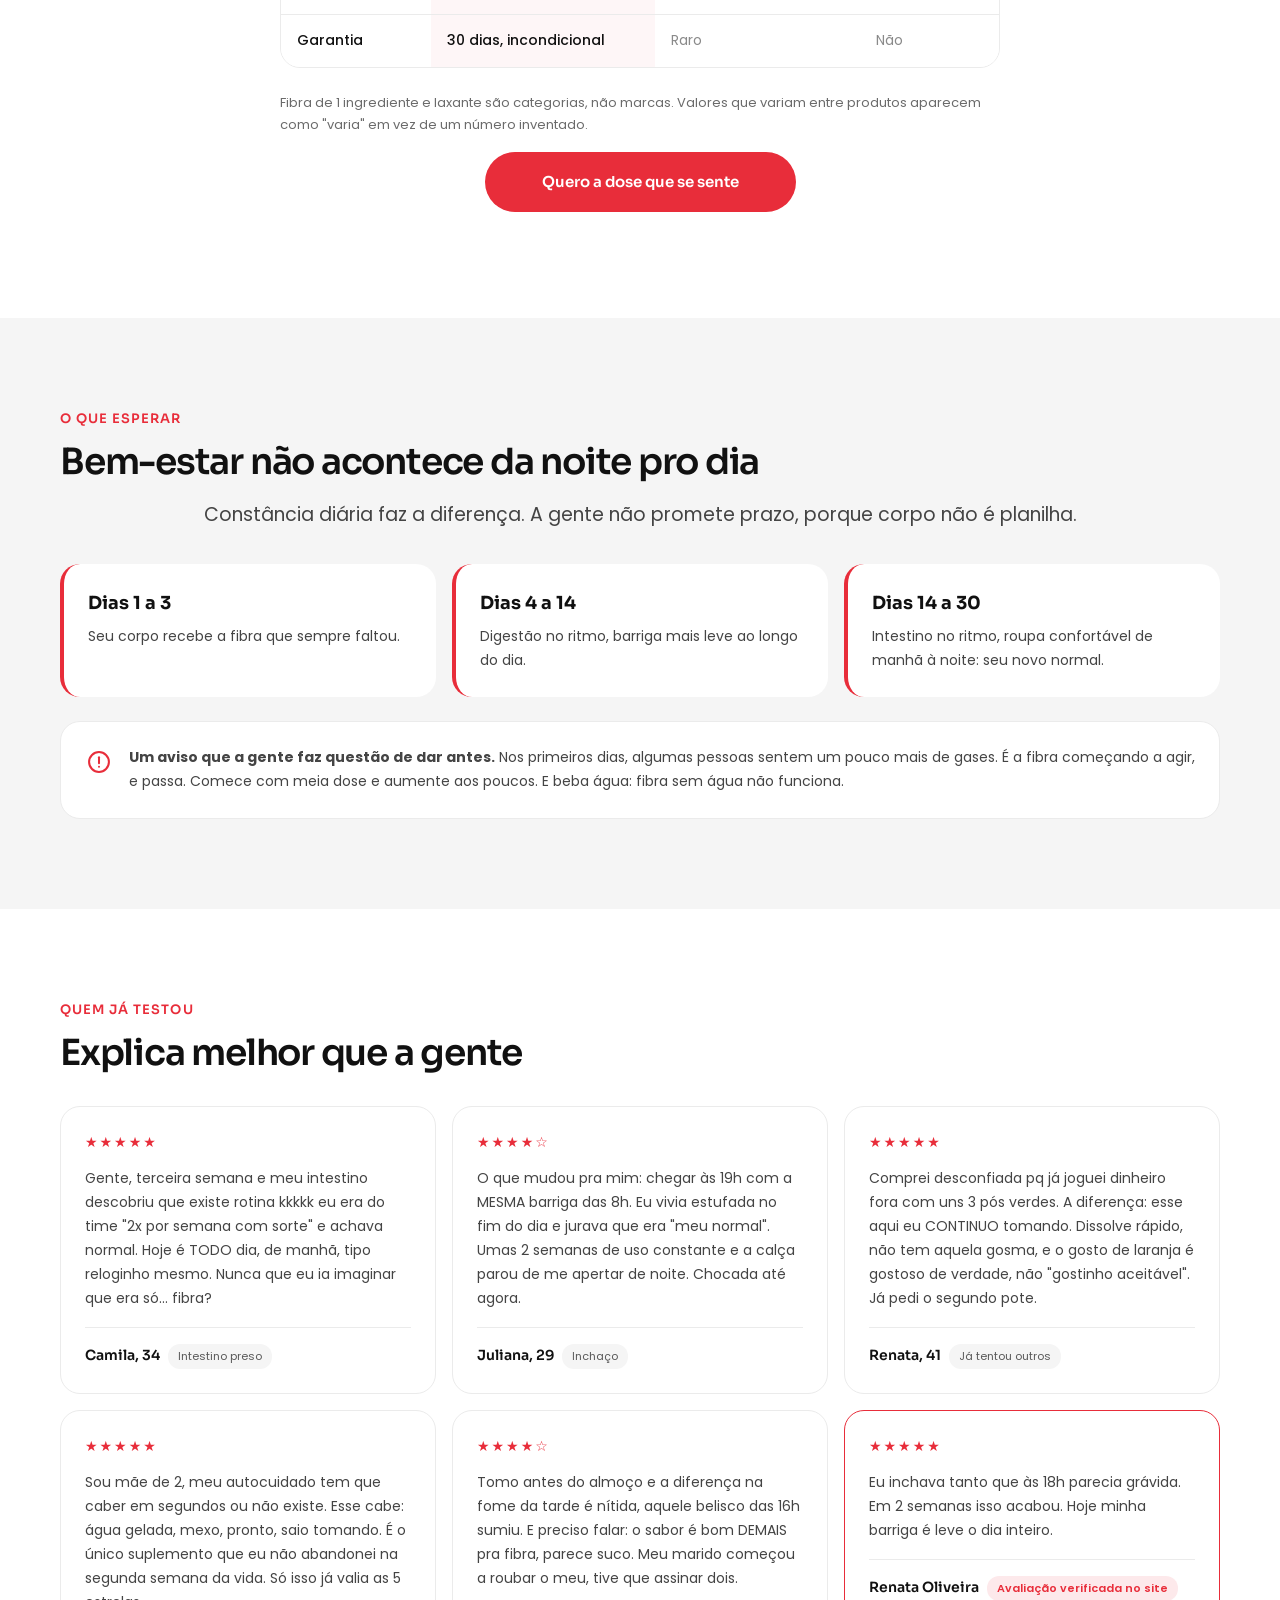
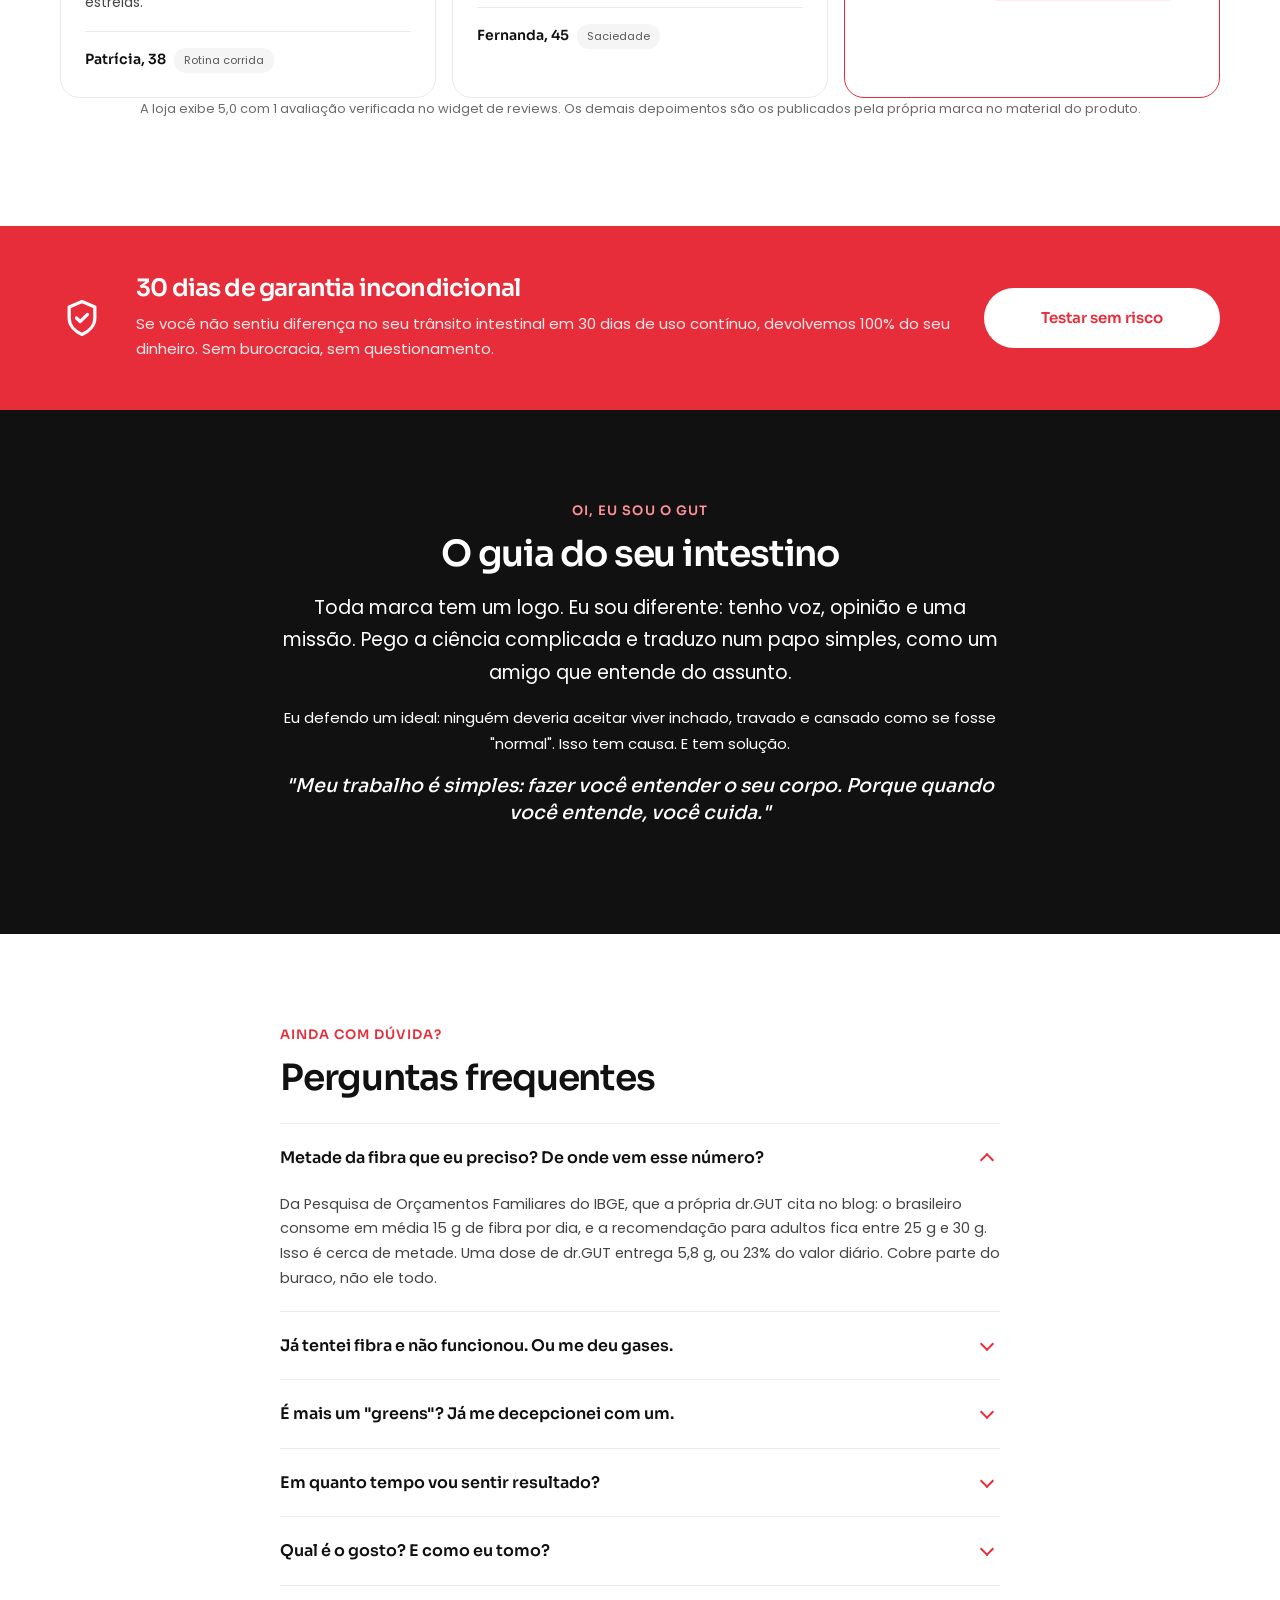
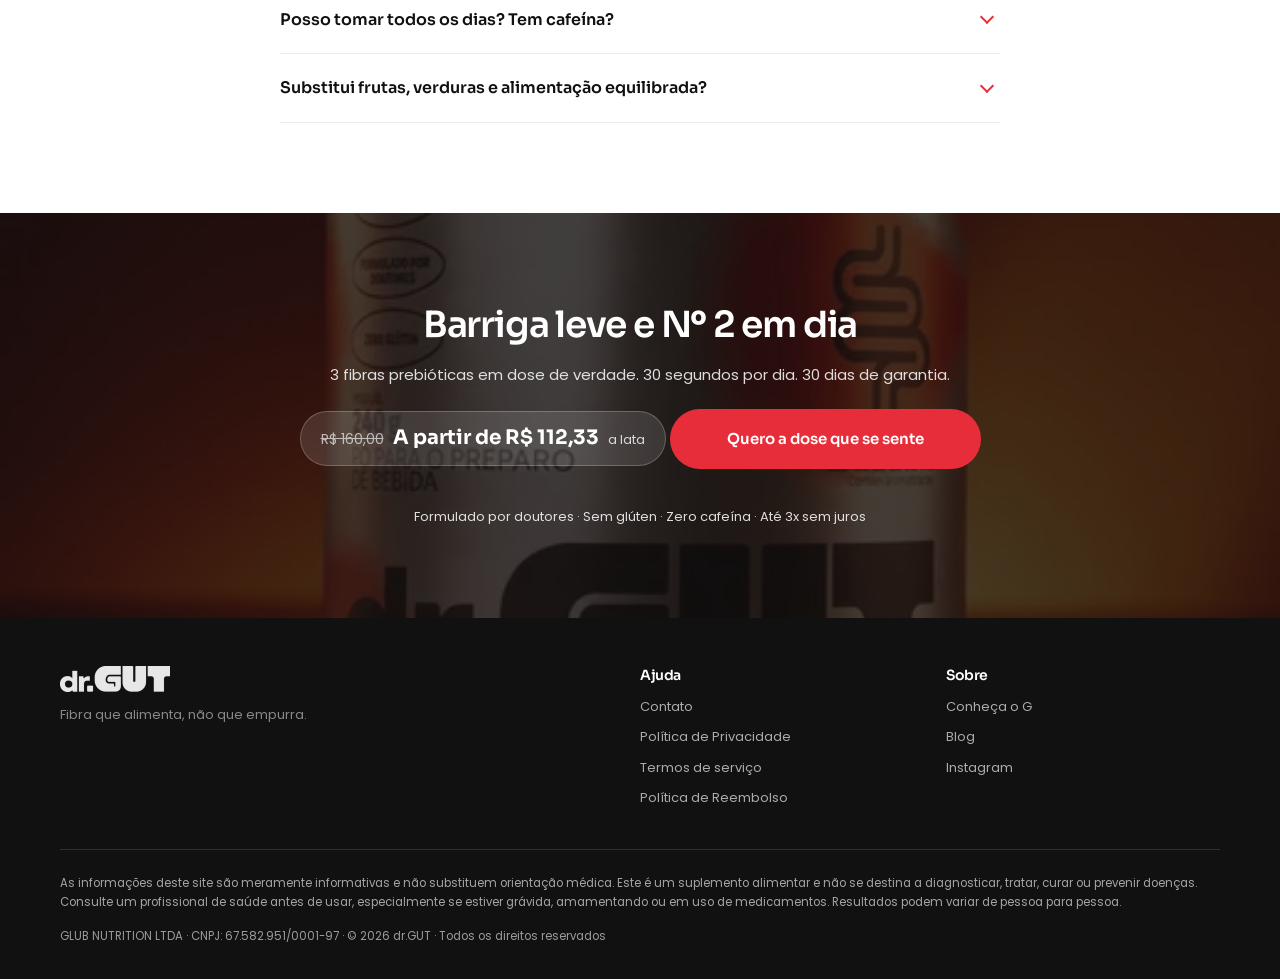
==== commit 71a16c9c: "laxante-v1: frete grátis na primeira compra com cupom DRGUT na oferta Linha no card de 1 lata, faixa" ====
--- a/index.html
+++ b/index.html
@@ -533,6 +533,6 @@
   </div>
 </aside>
 
-<script src="assets/app.js?v=20261027d" defer></script>
+<script src="assets/app.js?v=20261027e" defer></script>
 </body>
 </html>
